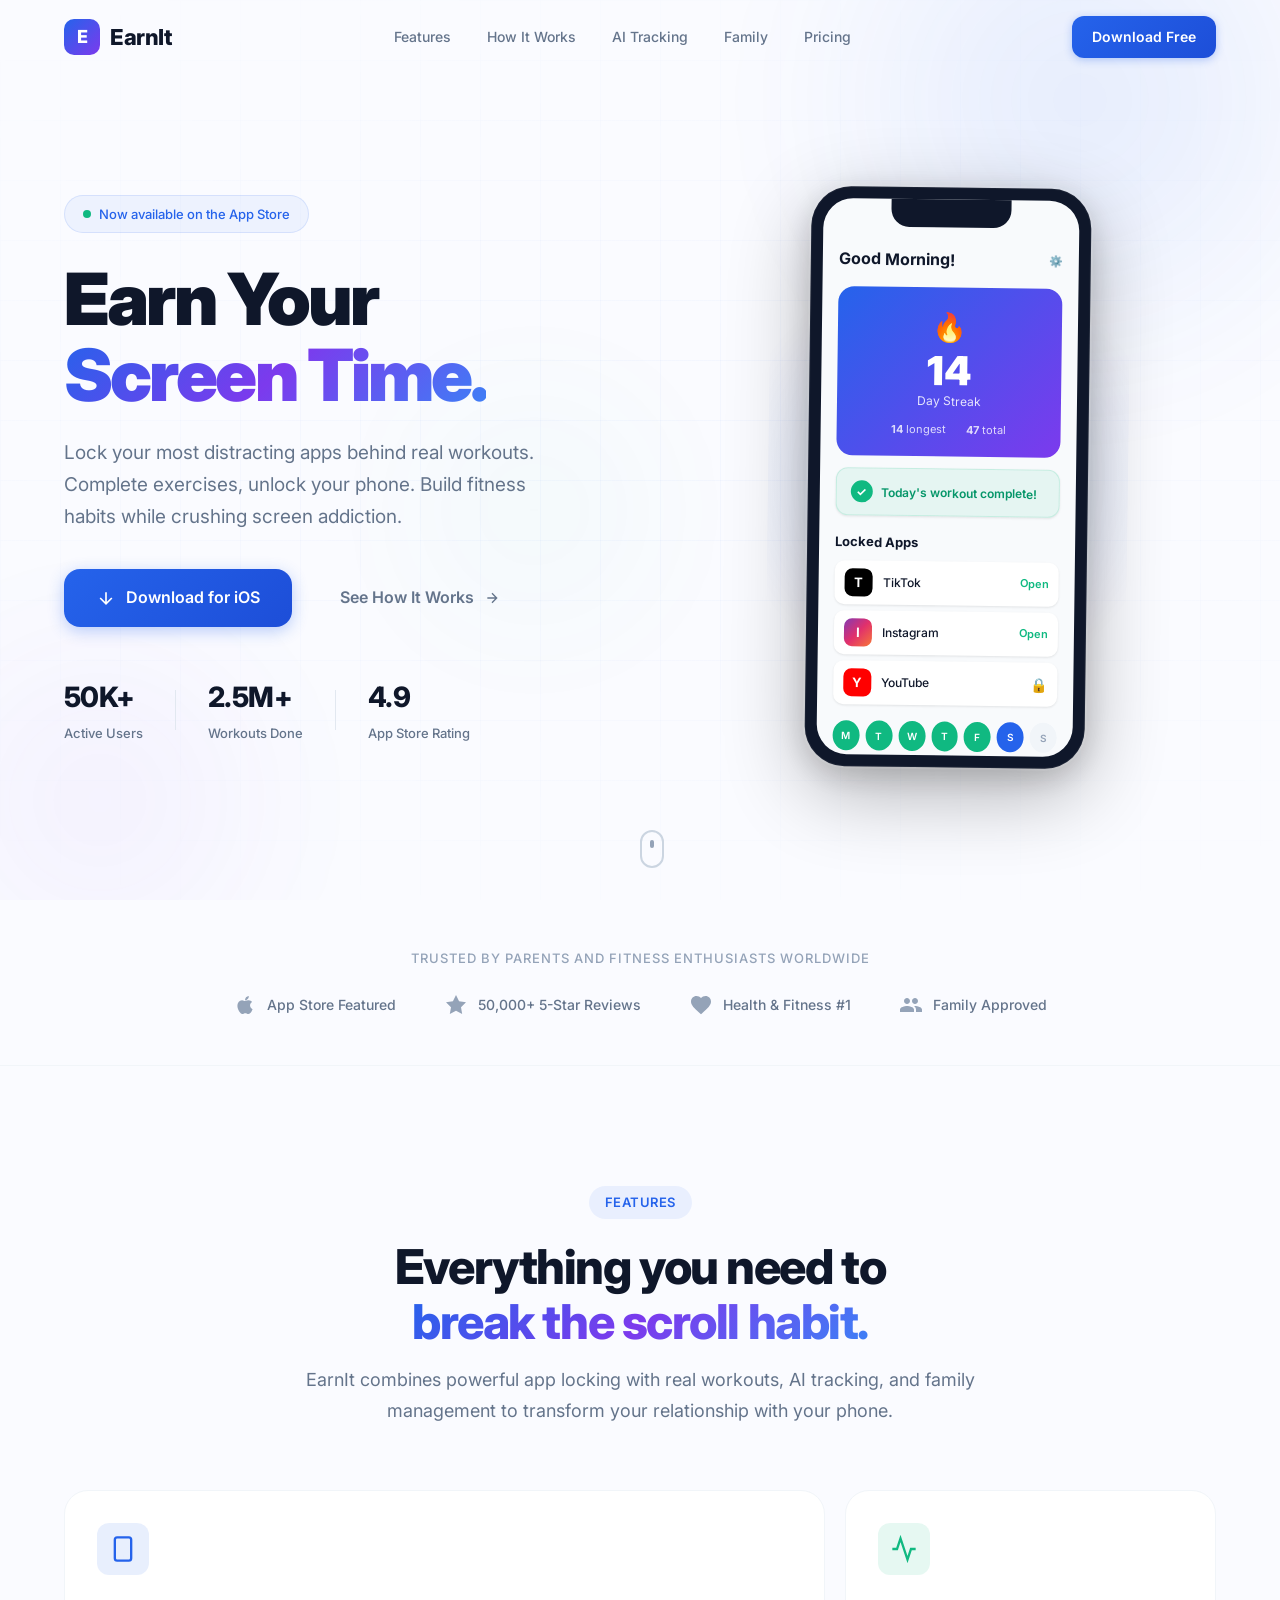
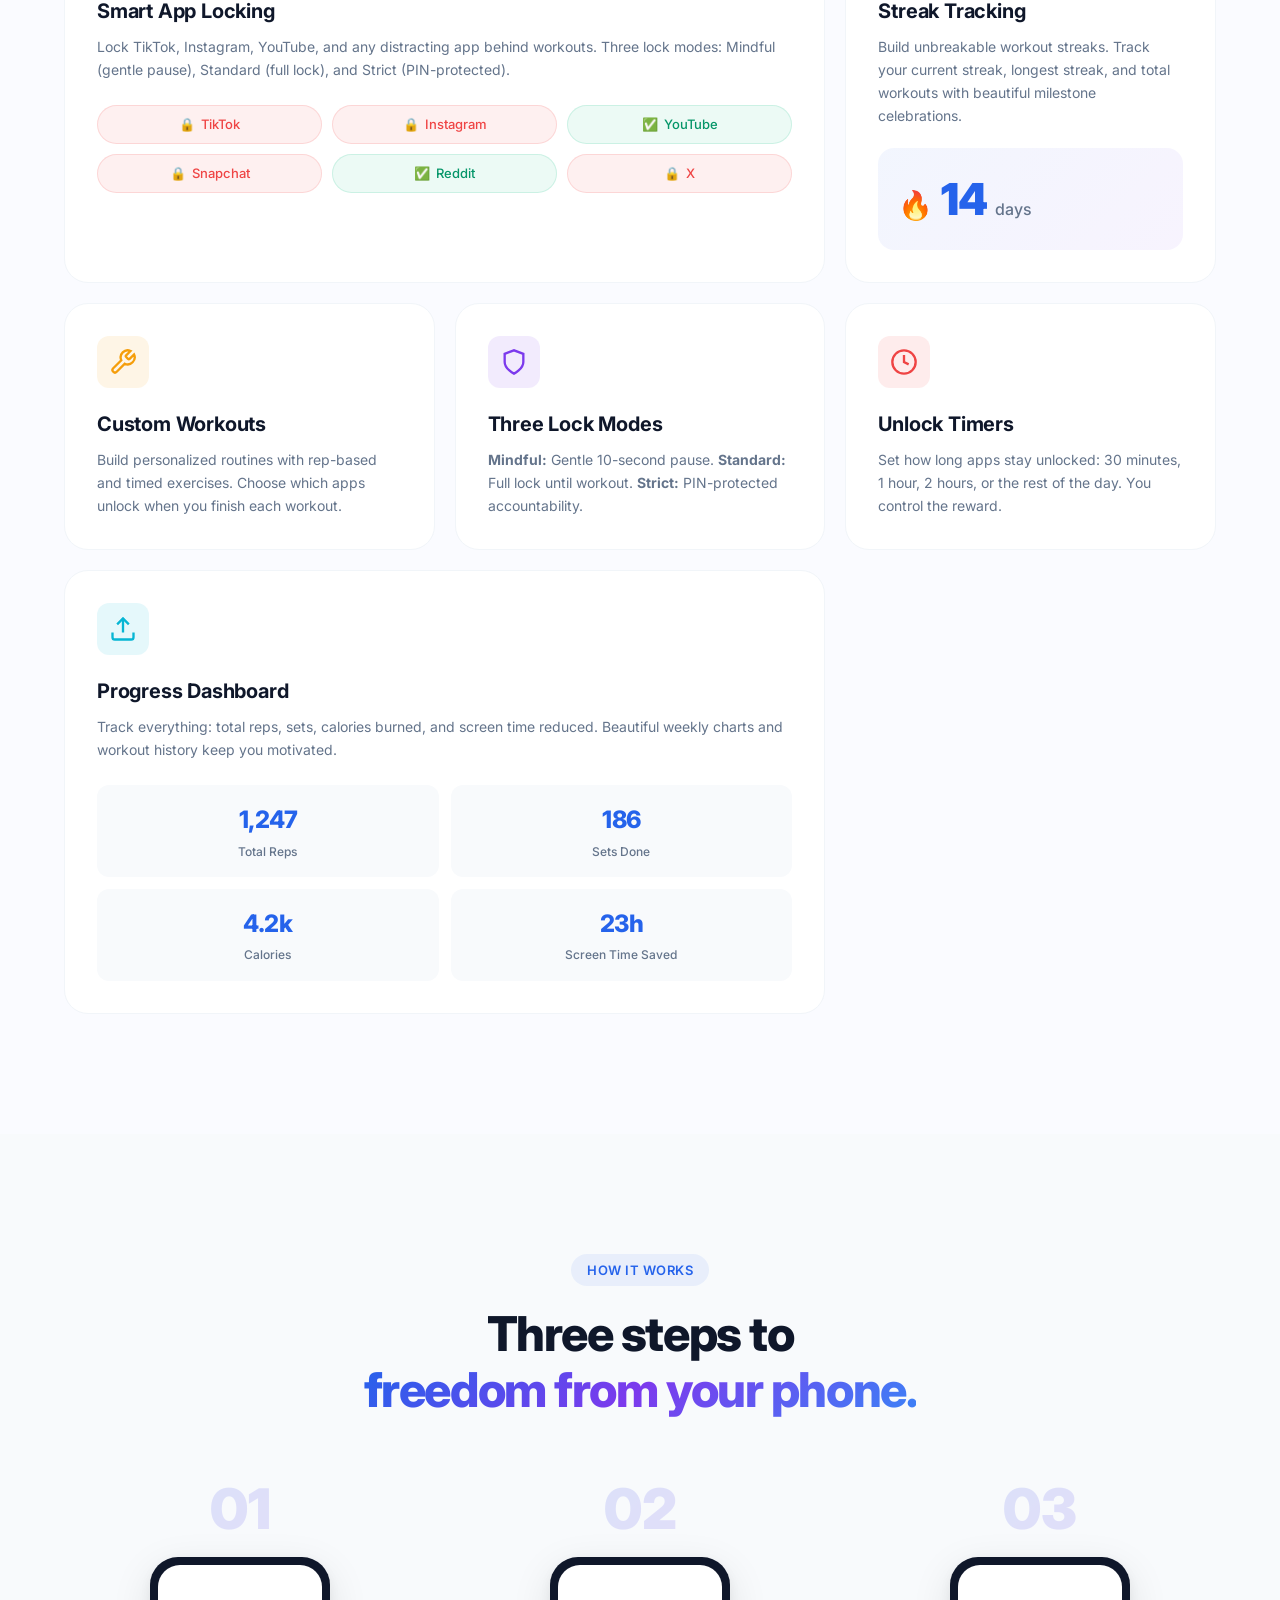
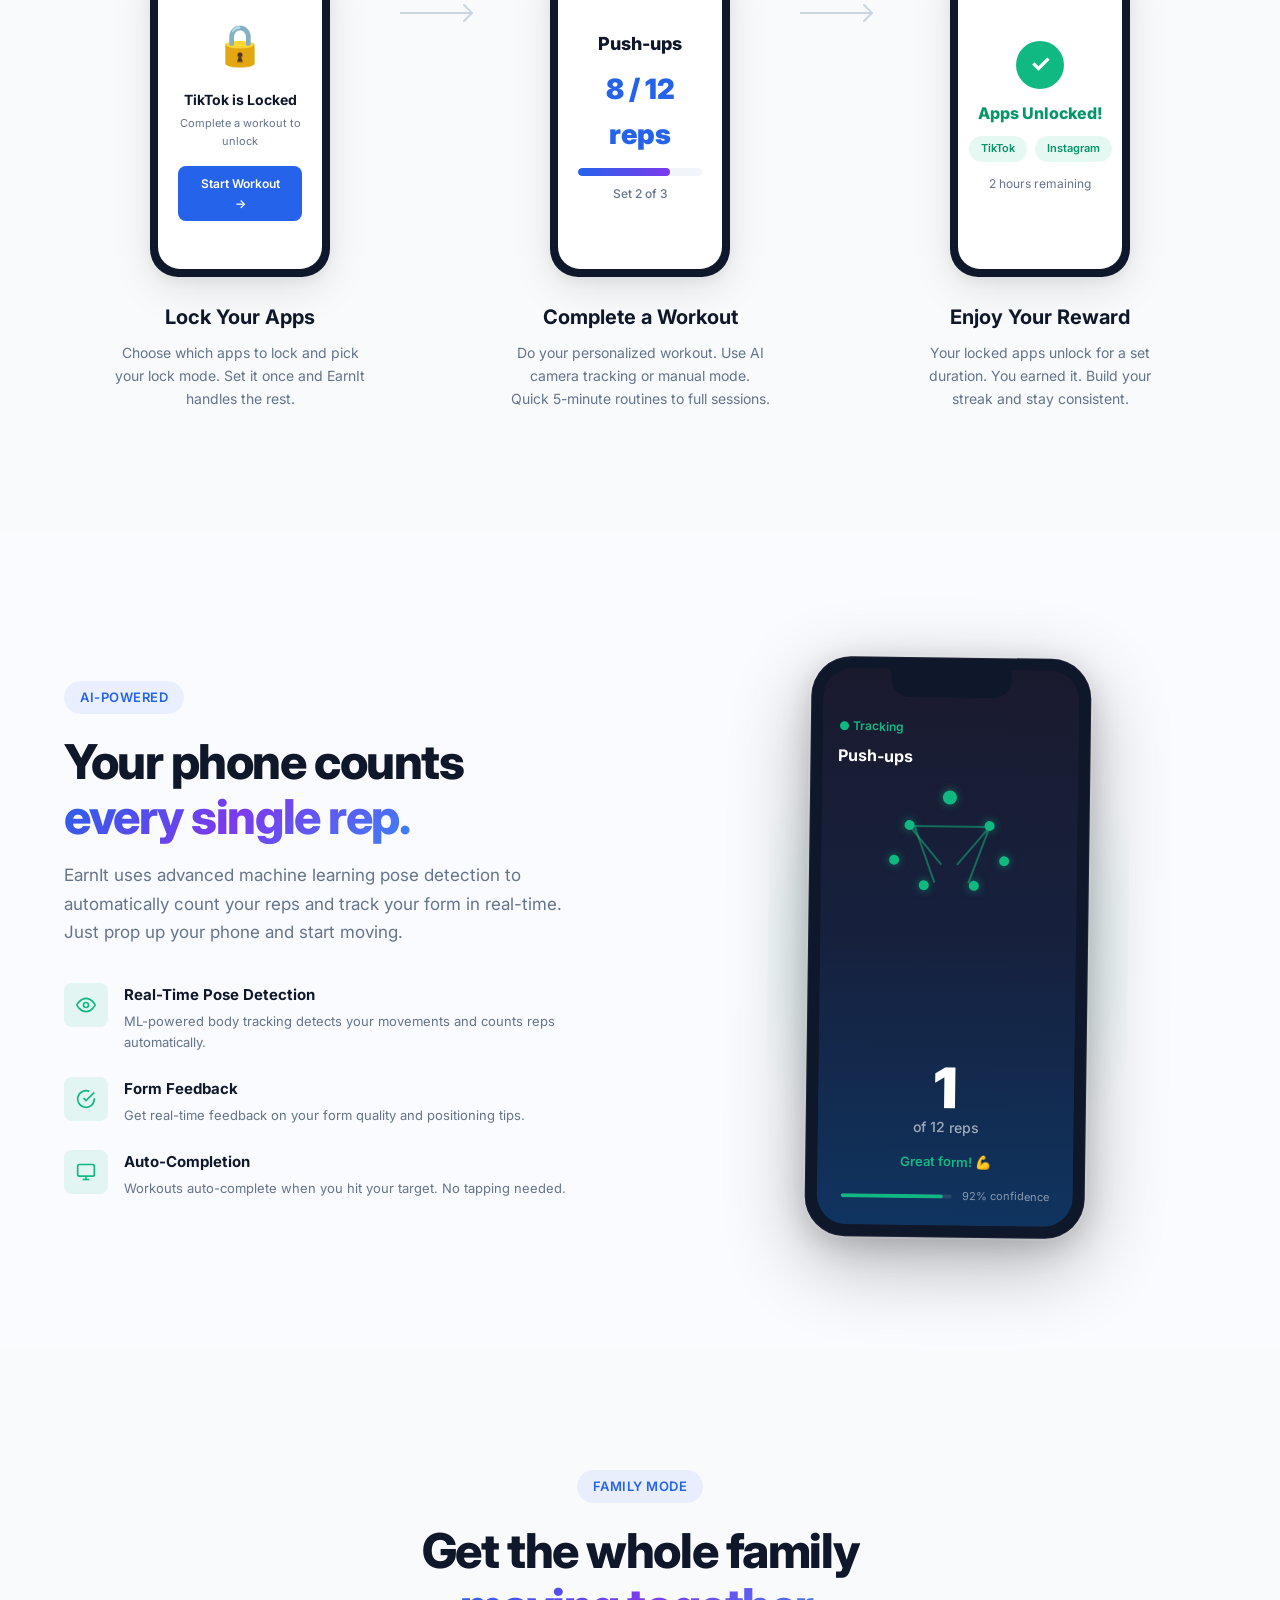
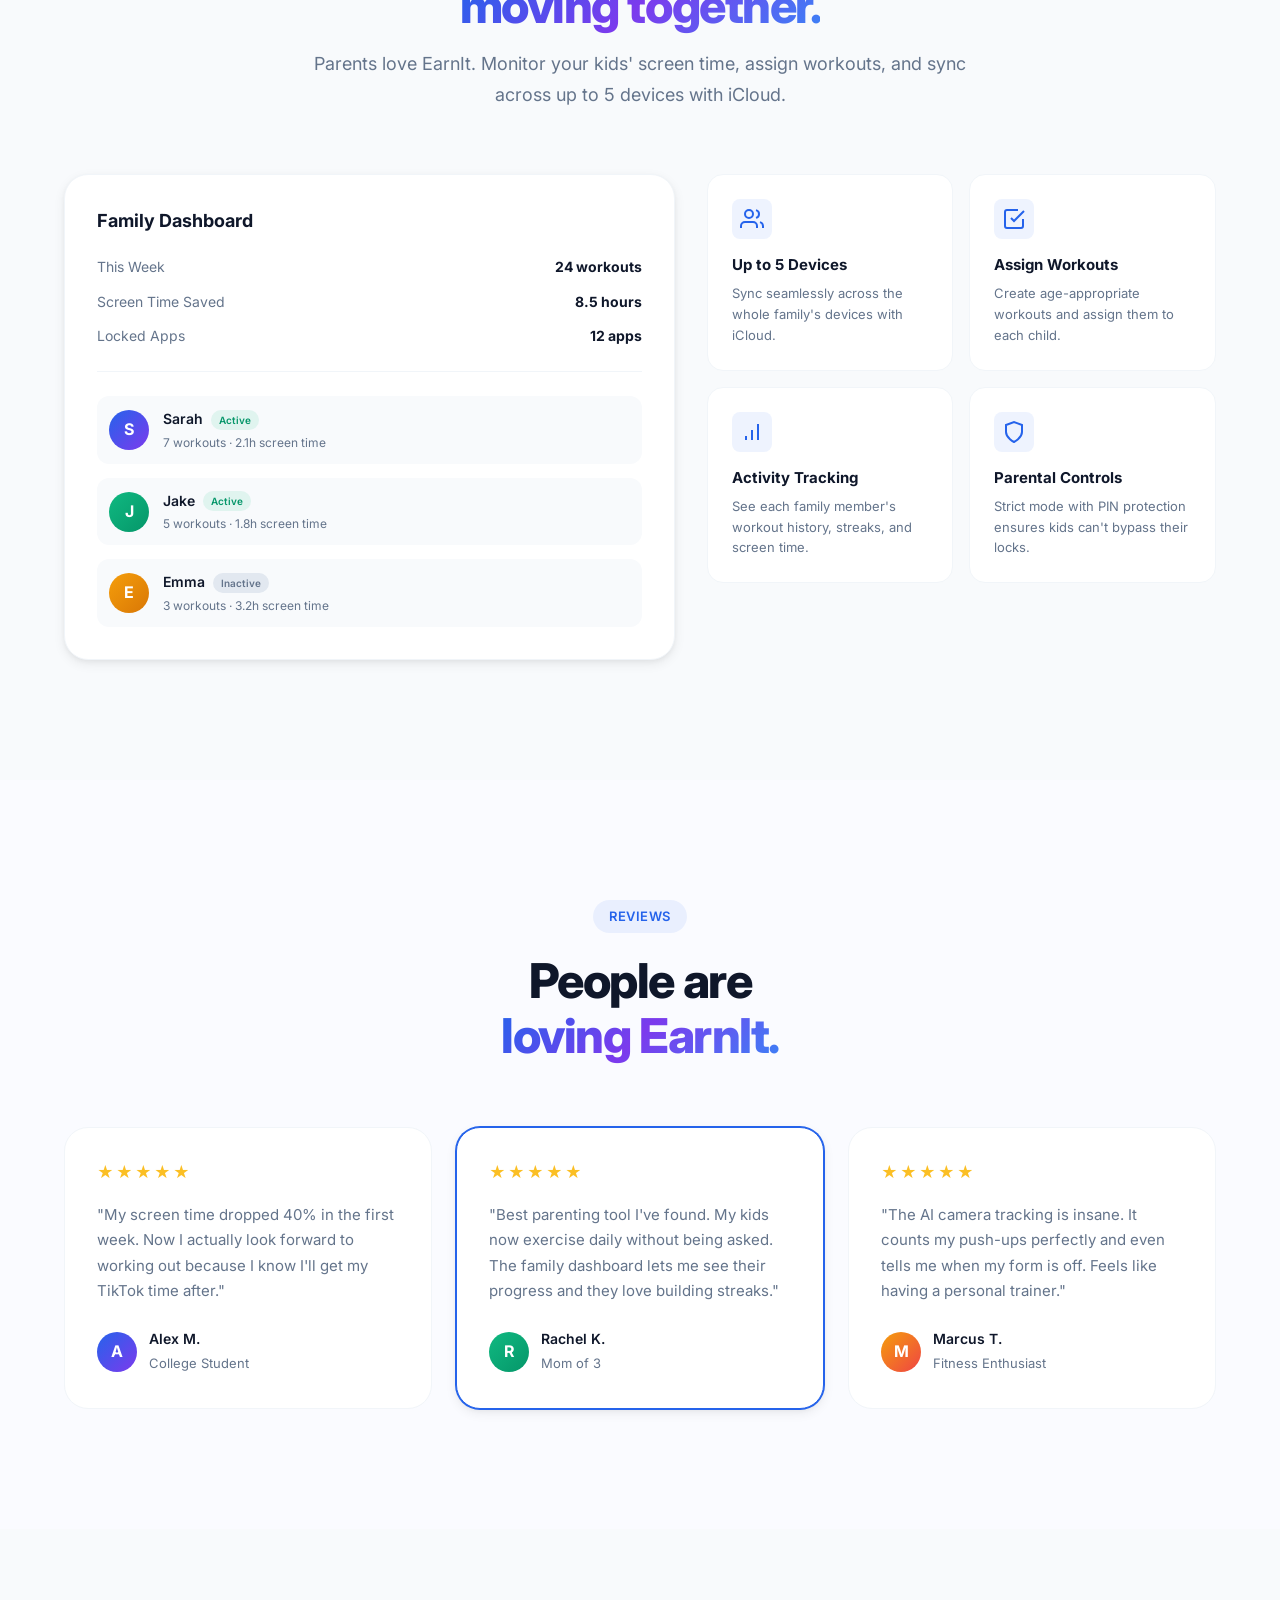
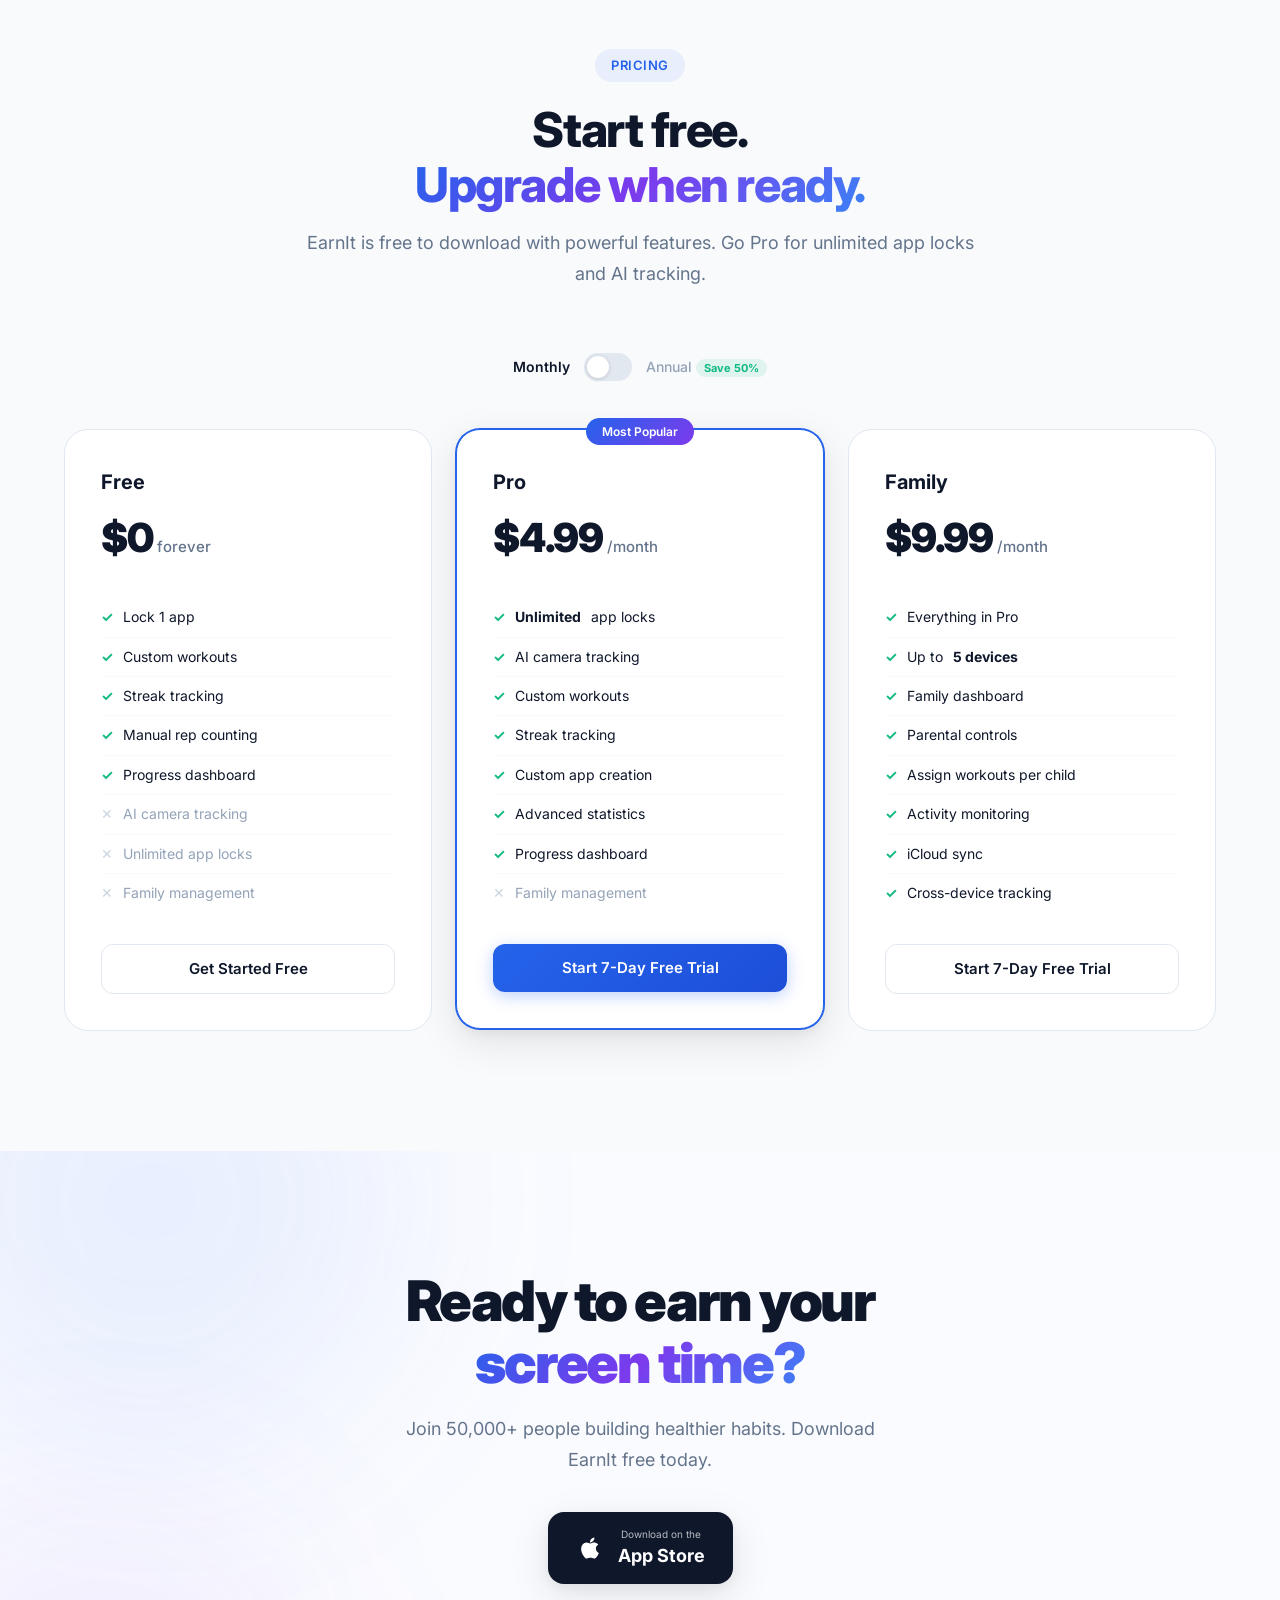
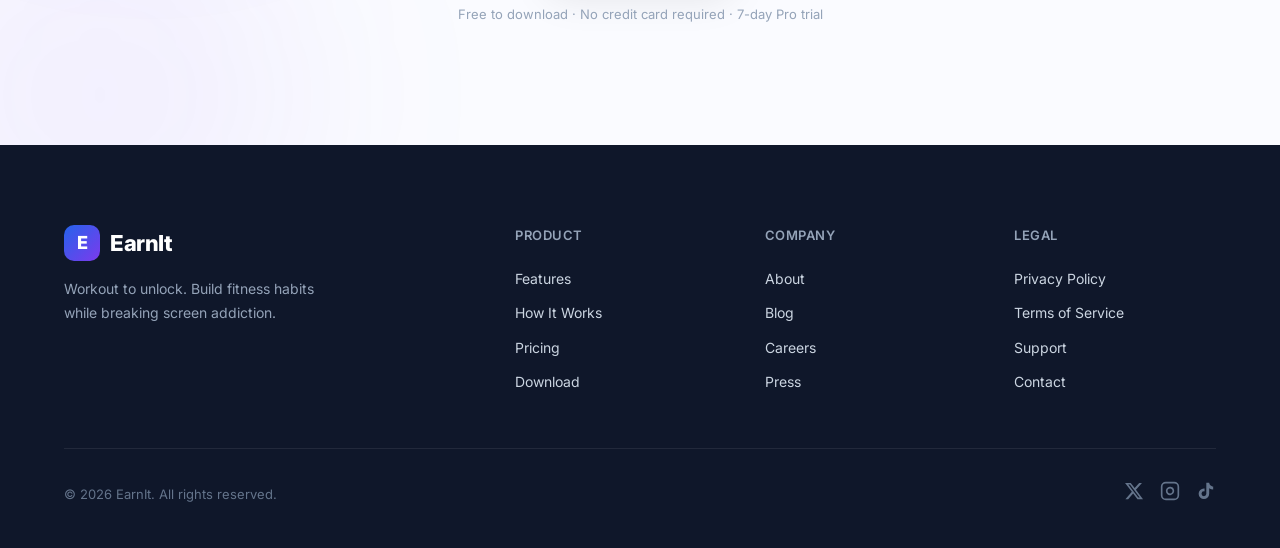
==== index.html @ fa1dca3d "Add EarnIt website with premium landing page UI Complete responsive website featuring hero section w" ====
<!DOCTYPE html>
<html lang="en">
<head>
    <meta charset="UTF-8">
    <meta name="viewport" content="width=device-width, initial-scale=1.0">
    <title>EarnIt - Workout to Unlock Your Screen Time</title>
    <meta name="description" content="EarnIt transforms screen time into fitness motivation. Complete workouts to unlock your favorite apps. AI-powered pose detection, family management, and streak tracking.">
    <link rel="preconnect" href="https://fonts.googleapis.com">
    <link rel="preconnect" href="https://fonts.gstatic.com" crossorigin>
    <link href="https://fonts.googleapis.com/css2?family=Inter:wght@300;400;500;600;700;800;900&display=swap" rel="stylesheet">
    <link rel="stylesheet" href="styles.css">
    <link rel="icon" type="image/svg+xml" href="data:image/svg+xml,<svg xmlns='http://www.w3.org/2000/svg' viewBox='0 0 100 100'><text y='.9em' font-size='90'>💪</text></svg>">
</head>
<body>
    <!-- Navigation -->
    <nav class="nav" id="nav">
        <div class="container nav-container">
            <a href="#" class="nav-logo">
                <div class="logo-icon">E</div>
                <span>EarnIt</span>
            </a>
            <div class="nav-links" id="navLinks">
                <a href="#features">Features</a>
                <a href="#how-it-works">How It Works</a>
                <a href="#ai-tracking">AI Tracking</a>
                <a href="#family">Family</a>
                <a href="#pricing">Pricing</a>
            </div>
            <a href="#download" class="nav-cta">Download Free</a>
            <button class="nav-toggle" id="navToggle" aria-label="Toggle menu">
                <span></span>
                <span></span>
                <span></span>
            </button>
        </div>
    </nav>

    <!-- Hero Section -->
    <section class="hero">
        <div class="hero-bg-effects">
            <div class="hero-gradient-orb orb-1"></div>
            <div class="hero-gradient-orb orb-2"></div>
            <div class="hero-gradient-orb orb-3"></div>
            <div class="hero-grid"></div>
        </div>
        <div class="container hero-container">
            <div class="hero-content">
                <div class="hero-badge">
                    <span class="badge-dot"></span>
                    Now available on the App Store
                </div>
                <h1 class="hero-title">
                    Earn Your
                    <span class="gradient-text">Screen Time.</span>
                </h1>
                <p class="hero-subtitle">
                    Lock your most distracting apps behind real workouts. Complete exercises, unlock your phone. Build fitness habits while crushing screen addiction.
                </p>
                <div class="hero-actions">
                    <a href="#download" class="btn btn-primary btn-lg">
                        <svg width="20" height="20" viewBox="0 0 24 24" fill="none" stroke="currentColor" stroke-width="2"><path d="M12 5v14M5 12l7 7 7-7"/></svg>
                        Download for iOS
                    </a>
                    <a href="#how-it-works" class="btn btn-ghost btn-lg">
                        See How It Works
                        <svg width="16" height="16" viewBox="0 0 24 24" fill="none" stroke="currentColor" stroke-width="2"><path d="M5 12h14M12 5l7 7-7 7"/></svg>
                    </a>
                </div>
                <div class="hero-stats">
                    <div class="hero-stat">
                        <span class="hero-stat-number" data-count="50000">0</span>
                        <span class="hero-stat-label">Active Users</span>
                    </div>
                    <div class="hero-stat-divider"></div>
                    <div class="hero-stat">
                        <span class="hero-stat-number" data-count="2500000">0</span>
                        <span class="hero-stat-label">Workouts Done</span>
                    </div>
                    <div class="hero-stat-divider"></div>
                    <div class="hero-stat">
                        <span class="hero-stat-number">4.9</span>
                        <span class="hero-stat-label">App Store Rating</span>
                    </div>
                </div>
            </div>
            <div class="hero-visual">
                <div class="phone-mockup">
                    <div class="phone-frame">
                        <div class="phone-notch"></div>
                        <div class="phone-screen">
                            <!-- Dashboard Screen -->
                            <div class="screen-content">
                                <div class="screen-header">
                                    <span class="screen-greeting">Good Morning!</span>
                                    <span class="screen-icon">⚙️</span>
                                </div>
                                <div class="screen-streak-card">
                                    <div class="screen-streak-flame">🔥</div>
                                    <div class="screen-streak-number">14</div>
                                    <div class="screen-streak-label">Day Streak</div>
                                    <div class="screen-streak-stats">
                                        <div><strong>14</strong> longest</div>
                                        <div><strong>47</strong> total</div>
                                    </div>
                                </div>
                                <div class="screen-status-card done">
                                    <span class="screen-check">✓</span>
                                    <span>Today's workout complete!</span>
                                </div>
                                <div class="screen-section-title">Locked Apps</div>
                                <div class="screen-apps">
                                    <div class="screen-app unlocked">
                                        <div class="screen-app-icon tiktok">T</div>
                                        <span>TikTok</span>
                                        <span class="screen-app-status open">Open</span>
                                    </div>
                                    <div class="screen-app unlocked">
                                        <div class="screen-app-icon instagram">I</div>
                                        <span>Instagram</span>
                                        <span class="screen-app-status open">Open</span>
                                    </div>
                                    <div class="screen-app locked">
                                        <div class="screen-app-icon youtube">Y</div>
                                        <span>YouTube</span>
                                        <span class="screen-app-status lock">🔒</span>
                                    </div>
                                </div>
                                <div class="screen-week">
                                    <div class="screen-day done">M</div>
                                    <div class="screen-day done">T</div>
                                    <div class="screen-day done">W</div>
                                    <div class="screen-day done">T</div>
                                    <div class="screen-day done">F</div>
                                    <div class="screen-day current">S</div>
                                    <div class="screen-day">S</div>
                                </div>
                            </div>
                        </div>
                    </div>
                    <div class="phone-glow"></div>
                </div>
            </div>
        </div>
        <div class="hero-scroll-indicator">
            <div class="scroll-arrow"></div>
        </div>
    </section>

    <!-- Logos / Social Proof -->
    <section class="social-proof">
        <div class="container">
            <p class="social-proof-text">Trusted by parents and fitness enthusiasts worldwide</p>
            <div class="social-proof-items">
                <div class="proof-item">
                    <svg width="24" height="24" viewBox="0 0 24 24" fill="currentColor"><path d="M17.05 20.28c-.98.95-2.05.8-3.08.35-1.09-.46-2.09-.48-3.24 0-1.44.62-2.2.44-3.06-.35C2.79 15.25 3.51 7.59 9.05 7.31c1.35.07 2.29.74 3.08.8 1.18-.24 2.31-.93 3.57-.84 1.51.12 2.65.72 3.4 1.8-3.12 1.87-2.38 5.98.48 7.13-.57 1.5-1.31 2.99-2.54 4.09zM12.03 7.25c-.15-2.23 1.66-4.07 3.74-4.25.29 2.58-2.34 4.5-3.74 4.25z"/></svg>
                    <span>App Store Featured</span>
                </div>
                <div class="proof-item">
                    <svg width="24" height="24" viewBox="0 0 24 24" fill="currentColor"><path d="M12 2l3.09 6.26L22 9.27l-5 4.87 1.18 6.88L12 17.77l-6.18 3.25L7 14.14 2 9.27l6.91-1.01L12 2z"/></svg>
                    <span>50,000+ 5-Star Reviews</span>
                </div>
                <div class="proof-item">
                    <svg width="24" height="24" viewBox="0 0 24 24" fill="currentColor"><path d="M12 21.35l-1.45-1.32C5.4 15.36 2 12.28 2 8.5 2 5.42 4.42 3 7.5 3c1.74 0 3.41.81 4.5 2.09C13.09 3.81 14.76 3 16.5 3 19.58 3 22 5.42 22 8.5c0 3.78-3.4 6.86-8.55 11.54L12 21.35z"/></svg>
                    <span>Health & Fitness #1</span>
                </div>
                <div class="proof-item">
                    <svg width="24" height="24" viewBox="0 0 24 24" fill="currentColor"><path d="M16 11c1.66 0 2.99-1.34 2.99-3S17.66 5 16 5c-1.66 0-3 1.34-3 3s1.34 3 3 3zm-8 0c1.66 0 2.99-1.34 2.99-3S9.66 5 8 5C6.34 5 5 6.34 5 8s1.34 3 3 3zm0 2c-2.33 0-7 1.17-7 3.5V19h14v-2.5c0-2.33-4.67-3.5-7-3.5zm8 0c-.29 0-.62.02-.97.05 1.16.84 1.97 1.97 1.97 3.45V19h6v-2.5c0-2.33-4.67-3.5-7-3.5z"/></svg>
                    <span>Family Approved</span>
                </div>
            </div>
        </div>
    </section>

    <!-- Features Section -->
    <section class="features" id="features">
        <div class="container">
            <div class="section-header">
                <span class="section-tag">Features</span>
                <h2 class="section-title">Everything you need to<br><span class="gradient-text">break the scroll habit.</span></h2>
                <p class="section-subtitle">EarnIt combines powerful app locking with real workouts, AI tracking, and family management to transform your relationship with your phone.</p>
            </div>

            <div class="features-grid">
                <div class="feature-card feature-card-large">
                    <div class="feature-card-icon blue">
                        <svg width="28" height="28" viewBox="0 0 24 24" fill="none" stroke="currentColor" stroke-width="2"><rect x="5" y="2" width="14" height="20" rx="2" ry="2"/><line x1="12" y1="18" x2="12.01" y2="18"/></svg>
                    </div>
                    <h3>Smart App Locking</h3>
                    <p>Lock TikTok, Instagram, YouTube, and any distracting app behind workouts. Three lock modes: Mindful (gentle pause), Standard (full lock), and Strict (PIN-protected).</p>
                    <div class="feature-visual app-lock-visual">
                        <div class="lock-demo">
                            <div class="lock-app-row">
                                <div class="lock-app-pill locked">
                                    <span>🔒</span> TikTok
                                </div>
                                <div class="lock-app-pill locked">
                                    <span>🔒</span> Instagram
                                </div>
                                <div class="lock-app-pill unlocked">
                                    <span>✅</span> YouTube
                                </div>
                            </div>
                            <div class="lock-app-row">
                                <div class="lock-app-pill locked">
                                    <span>🔒</span> Snapchat
                                </div>
                                <div class="lock-app-pill unlocked">
                                    <span>✅</span> Reddit
                                </div>
                                <div class="lock-app-pill locked">
                                    <span>🔒</span> X
                                </div>
                            </div>
                        </div>
                    </div>
                </div>

                <div class="feature-card">
                    <div class="feature-card-icon green">
                        <svg width="28" height="28" viewBox="0 0 24 24" fill="none" stroke="currentColor" stroke-width="2"><path d="M22 12h-4l-3 9L9 3l-3 9H2"/></svg>
                    </div>
                    <h3>Streak Tracking</h3>
                    <p>Build unbreakable workout streaks. Track your current streak, longest streak, and total workouts with beautiful milestone celebrations.</p>
                    <div class="feature-mini-visual">
                        <div class="streak-display">
                            <span class="streak-fire">🔥</span>
                            <span class="streak-num">14</span>
                            <span class="streak-text">days</span>
                        </div>
                    </div>
                </div>

                <div class="feature-card">
                    <div class="feature-card-icon orange">
                        <svg width="28" height="28" viewBox="0 0 24 24" fill="none" stroke="currentColor" stroke-width="2"><path d="M14.7 6.3a1 1 0 0 0 0 1.4l1.6 1.6a1 1 0 0 0 1.4 0l3.77-3.77a6 6 0 0 1-7.94 7.94l-6.91 6.91a2.12 2.12 0 0 1-3-3l6.91-6.91a6 6 0 0 1 7.94-7.94l-3.76 3.76z"/></svg>
                    </div>
                    <h3>Custom Workouts</h3>
                    <p>Build personalized routines with rep-based and timed exercises. Choose which apps unlock when you finish each workout.</p>
                </div>

                <div class="feature-card">
                    <div class="feature-card-icon purple">
                        <svg width="28" height="28" viewBox="0 0 24 24" fill="none" stroke="currentColor" stroke-width="2"><path d="M12 22s8-4 8-10V5l-8-3-8 3v7c0 6 8 10 8 10z"/></svg>
                    </div>
                    <h3>Three Lock Modes</h3>
                    <p><strong>Mindful:</strong> Gentle 10-second pause. <strong>Standard:</strong> Full lock until workout. <strong>Strict:</strong> PIN-protected accountability.</p>
                </div>

                <div class="feature-card">
                    <div class="feature-card-icon red">
                        <svg width="28" height="28" viewBox="0 0 24 24" fill="none" stroke="currentColor" stroke-width="2"><circle cx="12" cy="12" r="10"/><polyline points="12 6 12 12 16 14"/></svg>
                    </div>
                    <h3>Unlock Timers</h3>
                    <p>Set how long apps stay unlocked: 30 minutes, 1 hour, 2 hours, or the rest of the day. You control the reward.</p>
                </div>

                <div class="feature-card feature-card-large">
                    <div class="feature-card-icon teal">
                        <svg width="28" height="28" viewBox="0 0 24 24" fill="none" stroke="currentColor" stroke-width="2"><path d="M21 15v4a2 2 0 0 1-2 2H5a2 2 0 0 1-2-2v-4"/><polyline points="17 8 12 3 7 8"/><line x1="12" y1="3" x2="12" y2="15"/></svg>
                    </div>
                    <h3>Progress Dashboard</h3>
                    <p>Track everything: total reps, sets, calories burned, and screen time reduced. Beautiful weekly charts and workout history keep you motivated.</p>
                    <div class="feature-visual stats-visual">
                        <div class="stats-grid-demo">
                            <div class="stat-box">
                                <div class="stat-val">1,247</div>
                                <div class="stat-lbl">Total Reps</div>
                            </div>
                            <div class="stat-box">
                                <div class="stat-val">186</div>
                                <div class="stat-lbl">Sets Done</div>
                            </div>
                            <div class="stat-box">
                                <div class="stat-val">4.2k</div>
                                <div class="stat-lbl">Calories</div>
                            </div>
                            <div class="stat-box">
                                <div class="stat-val">23h</div>
                                <div class="stat-lbl">Screen Time Saved</div>
                            </div>
                        </div>
                    </div>
                </div>
            </div>
        </div>
    </section>

    <!-- How It Works -->
    <section class="how-it-works" id="how-it-works">
        <div class="container">
            <div class="section-header">
                <span class="section-tag">How It Works</span>
                <h2 class="section-title">Three steps to<br><span class="gradient-text">freedom from your phone.</span></h2>
            </div>
            <div class="steps">
                <div class="step">
                    <div class="step-number">01</div>
                    <div class="step-visual">
                        <div class="step-phone">
                            <div class="step-screen">
                                <div class="lock-screen-demo">
                                    <div class="lock-icon-big">🔒</div>
                                    <div class="lock-title">TikTok is Locked</div>
                                    <div class="lock-subtitle">Complete a workout to unlock</div>
                                    <div class="lock-btn">Start Workout →</div>
                                </div>
                            </div>
                        </div>
                    </div>
                    <h3>Lock Your Apps</h3>
                    <p>Choose which apps to lock and pick your lock mode. Set it once and EarnIt handles the rest.</p>
                </div>
                <div class="step-connector">
                    <svg width="80" height="24" viewBox="0 0 80 24"><path d="M0 12h72M64 4l8 8-8 8" fill="none" stroke="currentColor" stroke-width="2" stroke-linecap="round"/></svg>
                </div>
                <div class="step">
                    <div class="step-number">02</div>
                    <div class="step-visual">
                        <div class="step-phone">
                            <div class="step-screen">
                                <div class="workout-screen-demo">
                                    <div class="workout-exercise">Push-ups</div>
                                    <div class="workout-reps">8 / 12 reps</div>
                                    <div class="workout-progress-bar">
                                        <div class="workout-progress-fill" style="width: 66%"></div>
                                    </div>
                                    <div class="workout-set-info">Set 2 of 3</div>
                                </div>
                            </div>
                        </div>
                    </div>
                    <h3>Complete a Workout</h3>
                    <p>Do your personalized workout. Use AI camera tracking or manual mode. Quick 5-minute routines to full sessions.</p>
                </div>
                <div class="step-connector">
                    <svg width="80" height="24" viewBox="0 0 80 24"><path d="M0 12h72M64 4l8 8-8 8" fill="none" stroke="currentColor" stroke-width="2" stroke-linecap="round"/></svg>
                </div>
                <div class="step">
                    <div class="step-number">03</div>
                    <div class="step-visual">
                        <div class="step-phone">
                            <div class="step-screen">
                                <div class="unlock-screen-demo">
                                    <div class="unlock-check">✓</div>
                                    <div class="unlock-title">Apps Unlocked!</div>
                                    <div class="unlock-apps">
                                        <span>TikTok</span>
                                        <span>Instagram</span>
                                    </div>
                                    <div class="unlock-timer">2 hours remaining</div>
                                </div>
                            </div>
                        </div>
                    </div>
                    <h3>Enjoy Your Reward</h3>
                    <p>Your locked apps unlock for a set duration. You earned it. Build your streak and stay consistent.</p>
                </div>
            </div>
        </div>
    </section>

    <!-- AI Camera Section -->
    <section class="ai-section" id="ai-tracking">
        <div class="container">
            <div class="ai-grid">
                <div class="ai-content">
                    <span class="section-tag">AI-Powered</span>
                    <h2 class="section-title">Your phone counts<br><span class="gradient-text">every single rep.</span></h2>
                    <p class="ai-description">
                        EarnIt uses advanced machine learning pose detection to automatically count your reps and track your form in real-time. Just prop up your phone and start moving.
                    </p>
                    <div class="ai-features">
                        <div class="ai-feature">
                            <div class="ai-feature-icon">
                                <svg width="20" height="20" viewBox="0 0 24 24" fill="none" stroke="currentColor" stroke-width="2"><path d="M1 12s4-8 11-8 11 8 11 8-4 8-11 8-11-8-11-8z"/><circle cx="12" cy="12" r="3"/></svg>
                            </div>
                            <div>
                                <h4>Real-Time Pose Detection</h4>
                                <p>ML-powered body tracking detects your movements and counts reps automatically.</p>
                            </div>
                        </div>
                        <div class="ai-feature">
                            <div class="ai-feature-icon">
                                <svg width="20" height="20" viewBox="0 0 24 24" fill="none" stroke="currentColor" stroke-width="2"><path d="M22 11.08V12a10 10 0 1 1-5.93-9.14"/><polyline points="22 4 12 14.01 9 11.01"/></svg>
                            </div>
                            <div>
                                <h4>Form Feedback</h4>
                                <p>Get real-time feedback on your form quality and positioning tips.</p>
                            </div>
                        </div>
                        <div class="ai-feature">
                            <div class="ai-feature-icon">
                                <svg width="20" height="20" viewBox="0 0 24 24" fill="none" stroke="currentColor" stroke-width="2"><rect x="2" y="3" width="20" height="14" rx="2" ry="2"/><line x1="8" y1="21" x2="16" y2="21"/><line x1="12" y1="17" x2="12" y2="21"/></svg>
                            </div>
                            <div>
                                <h4>Auto-Completion</h4>
                                <p>Workouts auto-complete when you hit your target. No tapping needed.</p>
                            </div>
                        </div>
                    </div>
                </div>
                <div class="ai-visual">
                    <div class="ai-phone">
                        <div class="phone-frame">
                            <div class="phone-notch"></div>
                            <div class="phone-screen ai-screen">
                                <div class="camera-demo">
                                    <div class="camera-bg"></div>
                                    <div class="camera-overlay">
                                        <div class="camera-status tracking">● Tracking</div>
                                        <div class="camera-exercise">Push-ups</div>
                                        <div class="pose-skeleton">
                                            <div class="pose-joint head"></div>
                                            <div class="pose-joint shoulder-l"></div>
                                            <div class="pose-joint shoulder-r"></div>
                                            <div class="pose-joint elbow-l"></div>
                                            <div class="pose-joint elbow-r"></div>
                                            <div class="pose-joint hip-l"></div>
                                            <div class="pose-joint hip-r"></div>
                                            <div class="pose-bone bone-1"></div>
                                            <div class="pose-bone bone-2"></div>
                                            <div class="pose-bone bone-3"></div>
                                            <div class="pose-bone bone-4"></div>
                                            <div class="pose-bone bone-5"></div>
                                        </div>
                                        <div class="camera-counter">
                                            <div class="counter-number">8</div>
                                            <div class="counter-label">of 12 reps</div>
                                        </div>
                                        <div class="camera-form">Great form! 💪</div>
                                        <div class="camera-confidence">
                                            <div class="confidence-bar">
                                                <div class="confidence-fill" style="width: 92%"></div>
                                            </div>
                                            <span>92% confidence</span>
                                        </div>
                                    </div>
                                </div>
                            </div>
                        </div>
                        <div class="phone-glow green-glow"></div>
                    </div>
                </div>
            </div>
        </div>
    </section>

    <!-- Family Section -->
    <section class="family-section" id="family">
        <div class="container">
            <div class="section-header">
                <span class="section-tag">Family Mode</span>
                <h2 class="section-title">Get the whole family<br><span class="gradient-text">moving together.</span></h2>
                <p class="section-subtitle">Parents love EarnIt. Monitor your kids' screen time, assign workouts, and sync across up to 5 devices with iCloud.</p>
            </div>
            <div class="family-grid">
                <div class="family-card">
                    <div class="family-card-header">
                        <h3>Family Dashboard</h3>
                    </div>
                    <div class="family-demo">
                        <div class="family-overview">
                            <div class="family-stat-row">
                                <span>This Week</span>
                                <strong>24 workouts</strong>
                            </div>
                            <div class="family-stat-row">
                                <span>Screen Time Saved</span>
                                <strong>8.5 hours</strong>
                            </div>
                            <div class="family-stat-row">
                                <span>Locked Apps</span>
                                <strong>12 apps</strong>
                            </div>
                        </div>
                        <div class="family-members-demo">
                            <div class="family-member">
                                <div class="member-avatar" style="background: linear-gradient(135deg, #2563EB, #7C3AED)">S</div>
                                <div class="member-info">
                                    <div class="member-name">Sarah <span class="member-badge active">Active</span></div>
                                    <div class="member-stats">7 workouts  ·  2.1h screen time</div>
                                </div>
                            </div>
                            <div class="family-member">
                                <div class="member-avatar" style="background: linear-gradient(135deg, #10B981, #059669)">J</div>
                                <div class="member-info">
                                    <div class="member-name">Jake <span class="member-badge active">Active</span></div>
                                    <div class="member-stats">5 workouts  ·  1.8h screen time</div>
                                </div>
                            </div>
                            <div class="family-member">
                                <div class="member-avatar" style="background: linear-gradient(135deg, #F59E0B, #D97706)">E</div>
                                <div class="member-info">
                                    <div class="member-name">Emma <span class="member-badge">Inactive</span></div>
                                    <div class="member-stats">3 workouts  ·  3.2h screen time</div>
                                </div>
                            </div>
                        </div>
                    </div>
                </div>
                <div class="family-features">
                    <div class="family-feature-card">
                        <div class="ff-icon">
                            <svg width="24" height="24" viewBox="0 0 24 24" fill="none" stroke="currentColor" stroke-width="2"><path d="M17 21v-2a4 4 0 0 0-4-4H5a4 4 0 0 0-4 4v2"/><circle cx="9" cy="7" r="4"/><path d="M23 21v-2a4 4 0 0 0-3-3.87"/><path d="M16 3.13a4 4 0 0 1 0 7.75"/></svg>
                        </div>
                        <h4>Up to 5 Devices</h4>
                        <p>Sync seamlessly across the whole family's devices with iCloud.</p>
                    </div>
                    <div class="family-feature-card">
                        <div class="ff-icon">
                            <svg width="24" height="24" viewBox="0 0 24 24" fill="none" stroke="currentColor" stroke-width="2"><path d="M9 11l3 3L22 4"/><path d="M21 12v7a2 2 0 0 1-2 2H5a2 2 0 0 1-2-2V5a2 2 0 0 1 2-2h11"/></svg>
                        </div>
                        <h4>Assign Workouts</h4>
                        <p>Create age-appropriate workouts and assign them to each child.</p>
                    </div>
                    <div class="family-feature-card">
                        <div class="ff-icon">
                            <svg width="24" height="24" viewBox="0 0 24 24" fill="none" stroke="currentColor" stroke-width="2"><path d="M12 20V10"/><path d="M18 20V4"/><path d="M6 20v-4"/></svg>
                        </div>
                        <h4>Activity Tracking</h4>
                        <p>See each family member's workout history, streaks, and screen time.</p>
                    </div>
                    <div class="family-feature-card">
                        <div class="ff-icon">
                            <svg width="24" height="24" viewBox="0 0 24 24" fill="none" stroke="currentColor" stroke-width="2"><path d="M12 22s8-4 8-10V5l-8-3-8 3v7c0 6 8 10 8 10z"/></svg>
                        </div>
                        <h4>Parental Controls</h4>
                        <p>Strict mode with PIN protection ensures kids can't bypass their locks.</p>
                    </div>
                </div>
            </div>
        </div>
    </section>

    <!-- Testimonials -->
    <section class="testimonials">
        <div class="container">
            <div class="section-header">
                <span class="section-tag">Reviews</span>
                <h2 class="section-title">People are<br><span class="gradient-text">loving EarnIt.</span></h2>
            </div>
            <div class="testimonial-grid">
                <div class="testimonial-card">
                    <div class="testimonial-stars">★★★★★</div>
                    <p>"My screen time dropped 40% in the first week. Now I actually look forward to working out because I know I'll get my TikTok time after."</p>
                    <div class="testimonial-author">
                        <div class="author-avatar" style="background: linear-gradient(135deg, #2563EB, #7C3AED)">A</div>
                        <div>
                            <strong>Alex M.</strong>
                            <span>College Student</span>
                        </div>
                    </div>
                </div>
                <div class="testimonial-card featured">
                    <div class="testimonial-stars">★★★★★</div>
                    <p>"Best parenting tool I've found. My kids now exercise daily without being asked. The family dashboard lets me see their progress and they love building streaks."</p>
                    <div class="testimonial-author">
                        <div class="author-avatar" style="background: linear-gradient(135deg, #10B981, #059669)">R</div>
                        <div>
                            <strong>Rachel K.</strong>
                            <span>Mom of 3</span>
                        </div>
                    </div>
                </div>
                <div class="testimonial-card">
                    <div class="testimonial-stars">★★★★★</div>
                    <p>"The AI camera tracking is insane. It counts my push-ups perfectly and even tells me when my form is off. Feels like having a personal trainer."</p>
                    <div class="testimonial-author">
                        <div class="author-avatar" style="background: linear-gradient(135deg, #F59E0B, #EF4444)">M</div>
                        <div>
                            <strong>Marcus T.</strong>
                            <span>Fitness Enthusiast</span>
                        </div>
                    </div>
                </div>
            </div>
        </div>
    </section>

    <!-- Pricing Section -->
    <section class="pricing" id="pricing">
        <div class="container">
            <div class="section-header">
                <span class="section-tag">Pricing</span>
                <h2 class="section-title">Start free.<br><span class="gradient-text">Upgrade when ready.</span></h2>
                <p class="section-subtitle">EarnIt is free to download with powerful features. Go Pro for unlimited app locks and AI tracking.</p>
            </div>
            <div class="pricing-toggle">
                <span class="toggle-label active" id="monthlyLabel">Monthly</span>
                <button class="toggle-switch" id="pricingToggle" aria-label="Toggle annual pricing">
                    <div class="toggle-knob"></div>
                </button>
                <span class="toggle-label" id="annualLabel">Annual <span class="save-badge">Save 50%</span></span>
            </div>
            <div class="pricing-grid">
                <div class="pricing-card">
                    <div class="pricing-card-header">
                        <h3>Free</h3>
                        <div class="pricing-price">
                            <span class="price-amount">$0</span>
                            <span class="price-period">forever</span>
                        </div>
                    </div>
                    <ul class="pricing-features">
                        <li><span class="check">✓</span> Lock 1 app</li>
                        <li><span class="check">✓</span> Custom workouts</li>
                        <li><span class="check">✓</span> Streak tracking</li>
                        <li><span class="check">✓</span> Manual rep counting</li>
                        <li><span class="check">✓</span> Progress dashboard</li>
                        <li class="disabled"><span class="x">✕</span> AI camera tracking</li>
                        <li class="disabled"><span class="x">✕</span> Unlimited app locks</li>
                        <li class="disabled"><span class="x">✕</span> Family management</li>
                    </ul>
                    <a href="#download" class="btn btn-secondary btn-full">Get Started Free</a>
                </div>
                <div class="pricing-card popular">
                    <div class="popular-badge">Most Popular</div>
                    <div class="pricing-card-header">
                        <h3>Pro</h3>
                        <div class="pricing-price">
                            <span class="price-amount" data-monthly="$4.99" data-annual="$29.99">$4.99</span>
                            <span class="price-period" data-monthly="/month" data-annual="/year">/month</span>
                        </div>
                    </div>
                    <ul class="pricing-features">
                        <li><span class="check">✓</span> <strong>Unlimited</strong> app locks</li>
                        <li><span class="check">✓</span> AI camera tracking</li>
                        <li><span class="check">✓</span> Custom workouts</li>
                        <li><span class="check">✓</span> Streak tracking</li>
                        <li><span class="check">✓</span> Custom app creation</li>
                        <li><span class="check">✓</span> Advanced statistics</li>
                        <li><span class="check">✓</span> Progress dashboard</li>
                        <li class="disabled"><span class="x">✕</span> Family management</li>
                    </ul>
                    <a href="#download" class="btn btn-primary btn-full">Start 7-Day Free Trial</a>
                </div>
                <div class="pricing-card">
                    <div class="pricing-card-header">
                        <h3>Family</h3>
                        <div class="pricing-price">
                            <span class="price-amount" data-monthly="$9.99" data-annual="$59.99">$9.99</span>
                            <span class="price-period" data-monthly="/month" data-annual="/year">/month</span>
                        </div>
                    </div>
                    <ul class="pricing-features">
                        <li><span class="check">✓</span> Everything in Pro</li>
                        <li><span class="check">✓</span> Up to <strong>5 devices</strong></li>
                        <li><span class="check">✓</span> Family dashboard</li>
                        <li><span class="check">✓</span> Parental controls</li>
                        <li><span class="check">✓</span> Assign workouts per child</li>
                        <li><span class="check">✓</span> Activity monitoring</li>
                        <li><span class="check">✓</span> iCloud sync</li>
                        <li><span class="check">✓</span> Cross-device tracking</li>
                    </ul>
                    <a href="#download" class="btn btn-secondary btn-full">Start 7-Day Free Trial</a>
                </div>
            </div>
        </div>
    </section>

    <!-- Download CTA -->
    <section class="download-cta" id="download">
        <div class="download-bg-effects">
            <div class="download-orb orb-1"></div>
            <div class="download-orb orb-2"></div>
        </div>
        <div class="container">
            <div class="download-content">
                <h2 class="download-title">Ready to earn your<br><span class="gradient-text">screen time?</span></h2>
                <p class="download-subtitle">Join 50,000+ people building healthier habits. Download EarnIt free today.</p>
                <div class="download-actions">
                    <a href="#" class="app-store-btn">
                        <svg width="28" height="28" viewBox="0 0 24 24" fill="currentColor"><path d="M17.05 20.28c-.98.95-2.05.8-3.08.35-1.09-.46-2.09-.48-3.24 0-1.44.62-2.2.44-3.06-.35C2.79 15.25 3.51 7.59 9.05 7.31c1.35.07 2.29.74 3.08.8 1.18-.24 2.31-.93 3.57-.84 1.51.12 2.65.72 3.4 1.8-3.12 1.87-2.38 5.98.48 7.13-.57 1.5-1.31 2.99-2.54 4.09zM12.03 7.25c-.15-2.23 1.66-4.07 3.74-4.25.29 2.58-2.34 4.5-3.74 4.25z"/></svg>
                        <div>
                            <small>Download on the</small>
                            <strong>App Store</strong>
                        </div>
                    </a>
                </div>
                <p class="download-note">Free to download  ·  No credit card required  ·  7-day Pro trial</p>
            </div>
        </div>
    </section>

    <!-- Footer -->
    <footer class="footer">
        <div class="container">
            <div class="footer-grid">
                <div class="footer-brand">
                    <a href="#" class="nav-logo">
                        <div class="logo-icon">E</div>
                        <span>EarnIt</span>
                    </a>
                    <p>Workout to unlock. Build fitness habits while breaking screen addiction.</p>
                </div>
                <div class="footer-links">
                    <h4>Product</h4>
                    <a href="#features">Features</a>
                    <a href="#how-it-works">How It Works</a>
                    <a href="#pricing">Pricing</a>
                    <a href="#download">Download</a>
                </div>
                <div class="footer-links">
                    <h4>Company</h4>
                    <a href="#">About</a>
                    <a href="#">Blog</a>
                    <a href="#">Careers</a>
                    <a href="#">Press</a>
                </div>
                <div class="footer-links">
                    <h4>Legal</h4>
                    <a href="https://earnit.app/privacy">Privacy Policy</a>
                    <a href="https://earnit.app/terms">Terms of Service</a>
                    <a href="#">Support</a>
                    <a href="#">Contact</a>
                </div>
            </div>
            <div class="footer-bottom">
                <p>&copy; 2026 EarnIt. All rights reserved.</p>
                <div class="footer-social">
                    <a href="#" aria-label="Twitter">
                        <svg width="20" height="20" viewBox="0 0 24 24" fill="currentColor"><path d="M18.244 2.25h3.308l-7.227 8.26 8.502 11.24H16.17l-5.214-6.817L4.99 21.75H1.68l7.73-8.835L1.254 2.25H8.08l4.713 6.231zm-1.161 17.52h1.833L7.084 4.126H5.117z"/></svg>
                    </a>
                    <a href="#" aria-label="Instagram">
                        <svg width="20" height="20" viewBox="0 0 24 24" fill="none" stroke="currentColor" stroke-width="2"><rect x="2" y="2" width="20" height="20" rx="5" ry="5"/><path d="M16 11.37A4 4 0 1 1 12.63 8 4 4 0 0 1 16 11.37z"/><line x1="17.5" y1="6.5" x2="17.51" y2="6.5"/></svg>
                    </a>
                    <a href="#" aria-label="TikTok">
                        <svg width="20" height="20" viewBox="0 0 24 24" fill="currentColor"><path d="M19.59 6.69a4.83 4.83 0 0 1-3.77-4.25V2h-3.45v13.67a2.89 2.89 0 0 1-2.88 2.5 2.89 2.89 0 0 1-2.89-2.89 2.89 2.89 0 0 1 2.89-2.89c.28 0 .54.04.79.1V9.01a6.27 6.27 0 0 0-.79-.05 6.34 6.34 0 0 0-6.34 6.34 6.34 6.34 0 0 0 6.34 6.34 6.34 6.34 0 0 0 6.34-6.34V8.56a8.22 8.22 0 0 0 4.78 1.52V6.73a4.83 4.83 0 0 1-1.02-.04z"/></svg>
                    </a>
                </div>
            </div>
        </div>
    </footer>

    <script src="script.js"></script>
</body>
</html>
---- styles.css ----
/* ============================================
   EarnIt Website - Premium Design System
   ============================================ */

/* --- CSS Custom Properties --- */
:root {
    --blue: #2563EB;
    --blue-dark: #1D4ED8;
    --blue-light: #3B82F6;
    --green: #10B981;
    --green-dark: #059669;
    --red: #EF4444;
    --orange: #F59E0B;
    --purple: #7C3AED;
    --teal: #06B6D4;

    --gray-50: #F8FAFC;
    --gray-100: #F1F5F9;
    --gray-200: #E2E8F0;
    --gray-300: #CBD5E1;
    --gray-400: #94A3B8;
    --gray-500: #64748B;
    --gray-600: #475569;
    --gray-700: #334155;
    --gray-800: #1E293B;
    --gray-900: #0F172A;

    --bg: #FAFBFF;
    --card-bg: #FFFFFF;
    --text: #0F172A;
    --text-secondary: #64748B;

    --radius-sm: 8px;
    --radius-md: 12px;
    --radius-lg: 16px;
    --radius-xl: 24px;
    --radius-2xl: 32px;

    --shadow-sm: 0 1px 3px rgba(0,0,0,0.06), 0 1px 2px rgba(0,0,0,0.04);
    --shadow-md: 0 4px 12px rgba(0,0,0,0.07), 0 2px 4px rgba(0,0,0,0.04);
    --shadow-lg: 0 12px 40px rgba(0,0,0,0.1), 0 4px 12px rgba(0,0,0,0.05);
    --shadow-xl: 0 24px 60px rgba(0,0,0,0.12), 0 8px 20px rgba(0,0,0,0.06);

    --transition: 0.3s cubic-bezier(0.4, 0, 0.2, 1);
}

/* --- Reset & Base --- */
*, *::before, *::after {
    margin: 0;
    padding: 0;
    box-sizing: border-box;
}

html {
    scroll-behavior: smooth;
    -webkit-font-smoothing: antialiased;
    -moz-osx-font-smoothing: grayscale;
}

body {
    font-family: 'Inter', -apple-system, BlinkMacSystemFont, 'Segoe UI', sans-serif;
    color: var(--text);
    background: var(--bg);
    line-height: 1.6;
    overflow-x: hidden;
}

img { max-width: 100%; display: block; }
a { text-decoration: none; color: inherit; }
button { border: none; background: none; cursor: pointer; font-family: inherit; }

.container {
    max-width: 1200px;
    margin: 0 auto;
    padding: 0 24px;
}

/* --- Typography --- */
.gradient-text {
    background: linear-gradient(135deg, var(--blue), var(--purple), var(--blue-light));
    -webkit-background-clip: text;
    -webkit-text-fill-color: transparent;
    background-clip: text;
}

.section-header {
    text-align: center;
    max-width: 680px;
    margin: 0 auto 64px;
}

.section-tag {
    display: inline-block;
    font-size: 13px;
    font-weight: 600;
    color: var(--blue);
    background: rgba(37, 99, 235, 0.08);
    padding: 6px 16px;
    border-radius: 100px;
    margin-bottom: 20px;
    letter-spacing: 0.5px;
    text-transform: uppercase;
}

.section-title {
    font-size: clamp(32px, 5vw, 48px);
    font-weight: 800;
    line-height: 1.15;
    letter-spacing: -0.03em;
    margin-bottom: 16px;
}

.section-subtitle {
    font-size: 18px;
    color: var(--text-secondary);
    line-height: 1.7;
}

/* --- Buttons --- */
.btn {
    display: inline-flex;
    align-items: center;
    gap: 10px;
    font-weight: 600;
    font-size: 15px;
    border-radius: var(--radius-md);
    padding: 12px 24px;
    transition: all var(--transition);
    cursor: pointer;
    border: none;
}

.btn-primary {
    background: linear-gradient(135deg, var(--blue), var(--blue-dark));
    color: white;
    box-shadow: 0 4px 16px rgba(37, 99, 235, 0.3);
}

.btn-primary:hover {
    transform: translateY(-2px);
    box-shadow: 0 8px 24px rgba(37, 99, 235, 0.4);
}

.btn-secondary {
    background: var(--card-bg);
    color: var(--text);
    border: 1.5px solid var(--gray-200);
}

.btn-secondary:hover {
    border-color: var(--blue);
    color: var(--blue);
    transform: translateY(-2px);
}

.btn-ghost {
    background: transparent;
    color: var(--text-secondary);
}

.btn-ghost:hover {
    color: var(--blue);
}

.btn-lg {
    padding: 16px 32px;
    font-size: 16px;
    border-radius: var(--radius-lg);
}

.btn-full {
    width: 100%;
    justify-content: center;
}

/* ============================================
   NAVIGATION
   ============================================ */
.nav {
    position: fixed;
    top: 0;
    left: 0;
    right: 0;
    z-index: 1000;
    padding: 16px 0;
    transition: all var(--transition);
}

.nav.scrolled {
    padding: 10px 0;
    background: rgba(250, 251, 255, 0.85);
    backdrop-filter: blur(20px);
    -webkit-backdrop-filter: blur(20px);
    border-bottom: 1px solid rgba(0,0,0,0.05);
}

.nav-container {
    display: flex;
    align-items: center;
    justify-content: space-between;
}

.nav-logo {
    display: flex;
    align-items: center;
    gap: 10px;
    font-weight: 800;
    font-size: 22px;
    letter-spacing: -0.02em;
}

.logo-icon {
    width: 36px;
    height: 36px;
    background: linear-gradient(135deg, var(--blue), var(--purple));
    border-radius: 10px;
    display: flex;
    align-items: center;
    justify-content: center;
    color: white;
    font-weight: 800;
    font-size: 18px;
}

.nav-links {
    display: flex;
    gap: 36px;
}

.nav-links a {
    font-size: 14px;
    font-weight: 500;
    color: var(--text-secondary);
    transition: color var(--transition);
}

.nav-links a:hover {
    color: var(--text);
}

.nav-cta {
    font-size: 14px;
    font-weight: 600;
    color: white;
    background: linear-gradient(135deg, var(--blue), var(--blue-dark));
    padding: 10px 20px;
    border-radius: var(--radius-md);
    transition: all var(--transition);
    box-shadow: 0 2px 8px rgba(37, 99, 235, 0.3);
}

.nav-cta:hover {
    transform: translateY(-1px);
    box-shadow: 0 4px 16px rgba(37, 99, 235, 0.4);
}

.nav-toggle {
    display: none;
    flex-direction: column;
    gap: 5px;
    padding: 4px;
}

.nav-toggle span {
    width: 22px;
    height: 2px;
    background: var(--text);
    border-radius: 2px;
    transition: all var(--transition);
}

/* ============================================
   HERO SECTION
   ============================================ */
.hero {
    position: relative;
    min-height: 100vh;
    display: flex;
    align-items: center;
    padding: 120px 0 80px;
    overflow: hidden;
}

.hero-bg-effects {
    position: absolute;
    inset: 0;
    pointer-events: none;
    overflow: hidden;
}

.hero-gradient-orb {
    position: absolute;
    border-radius: 50%;
    filter: blur(80px);
    opacity: 0.4;
}

.orb-1 {
    width: 600px;
    height: 600px;
    background: radial-gradient(circle, rgba(37, 99, 235, 0.3), transparent 70%);
    top: -200px;
    right: -100px;
    animation: float 8s ease-in-out infinite;
}

.orb-2 {
    width: 400px;
    height: 400px;
    background: radial-gradient(circle, rgba(124, 58, 237, 0.2), transparent 70%);
    bottom: -100px;
    left: -100px;
    animation: float 10s ease-in-out infinite reverse;
}

.orb-3 {
    width: 300px;
    height: 300px;
    background: radial-gradient(circle, rgba(16, 185, 129, 0.15), transparent 70%);
    top: 40%;
    left: 30%;
    animation: float 12s ease-in-out infinite;
}

.hero-grid {
    position: absolute;
    inset: 0;
    background-image:
        linear-gradient(rgba(37, 99, 235, 0.03) 1px, transparent 1px),
        linear-gradient(90deg, rgba(37, 99, 235, 0.03) 1px, transparent 1px);
    background-size: 60px 60px;
    mask-image: radial-gradient(ellipse 80% 60% at 50% 50%, black 20%, transparent 100%);
    -webkit-mask-image: radial-gradient(ellipse 80% 60% at 50% 50%, black 20%, transparent 100%);
}

@keyframes float {
    0%, 100% { transform: translate(0, 0) scale(1); }
    33% { transform: translate(30px, -20px) scale(1.05); }
    66% { transform: translate(-20px, 20px) scale(0.95); }
}

.hero-container {
    display: grid;
    grid-template-columns: 1fr 1fr;
    gap: 80px;
    align-items: center;
    position: relative;
    z-index: 1;
}

.hero-badge {
    display: inline-flex;
    align-items: center;
    gap: 8px;
    font-size: 13px;
    font-weight: 500;
    color: var(--blue);
    background: rgba(37, 99, 235, 0.06);
    border: 1px solid rgba(37, 99, 235, 0.12);
    padding: 8px 18px;
    border-radius: 100px;
    margin-bottom: 28px;
    animation: fadeInUp 0.8s ease;
}

.badge-dot {
    width: 8px;
    height: 8px;
    background: var(--green);
    border-radius: 50%;
    animation: pulse 2s ease-in-out infinite;
}

@keyframes pulse {
    0%, 100% { opacity: 1; transform: scale(1); }
    50% { opacity: 0.5; transform: scale(0.8); }
}

.hero-title {
    font-size: clamp(42px, 6vw, 72px);
    font-weight: 900;
    line-height: 1.05;
    letter-spacing: -0.04em;
    margin-bottom: 24px;
    animation: fadeInUp 0.8s ease 0.1s both;
}

.hero-subtitle {
    font-size: 19px;
    color: var(--text-secondary);
    line-height: 1.7;
    max-width: 500px;
    margin-bottom: 36px;
    animation: fadeInUp 0.8s ease 0.2s both;
}

.hero-actions {
    display: flex;
    gap: 16px;
    flex-wrap: wrap;
    margin-bottom: 48px;
    animation: fadeInUp 0.8s ease 0.3s both;
}

.hero-stats {
    display: flex;
    align-items: center;
    gap: 32px;
    animation: fadeInUp 0.8s ease 0.4s both;
}

.hero-stat-number {
    display: block;
    font-size: 28px;
    font-weight: 800;
    letter-spacing: -0.02em;
    color: var(--text);
}

.hero-stat-label {
    font-size: 13px;
    color: var(--text-secondary);
    font-weight: 500;
}

.hero-stat-divider {
    width: 1px;
    height: 40px;
    background: var(--gray-200);
}

@keyframes fadeInUp {
    from { opacity: 0; transform: translateY(24px); }
    to { opacity: 1; transform: translateY(0); }
}

/* --- Phone Mockup --- */
.hero-visual {
    display: flex;
    justify-content: center;
    animation: fadeInUp 1s ease 0.4s both;
}

.phone-mockup {
    position: relative;
}

.phone-frame {
    width: 280px;
    height: 580px;
    background: var(--gray-900);
    border-radius: 40px;
    padding: 12px;
    position: relative;
    box-shadow:
        0 0 0 2px rgba(255,255,255,0.1),
        0 24px 80px rgba(0,0,0,0.3),
        0 8px 30px rgba(0,0,0,0.15),
        inset 0 0 0 1px rgba(255,255,255,0.05);
}

.phone-notch {
    position: absolute;
    top: 12px;
    left: 50%;
    transform: translateX(-50%);
    width: 120px;
    height: 28px;
    background: var(--gray-900);
    border-radius: 0 0 18px 18px;
    z-index: 10;
}

.phone-screen {
    width: 100%;
    height: 100%;
    background: var(--gray-50);
    border-radius: 30px;
    overflow: hidden;
    position: relative;
}

.phone-glow {
    position: absolute;
    inset: -40px;
    background: radial-gradient(circle at 50% 50%, rgba(37, 99, 235, 0.15), transparent 60%);
    z-index: -1;
    animation: glowPulse 4s ease-in-out infinite;
}

.green-glow {
    background: radial-gradient(circle at 50% 50%, rgba(16, 185, 129, 0.15), transparent 60%);
}

@keyframes glowPulse {
    0%, 100% { opacity: 0.6; transform: scale(1); }
    50% { opacity: 1; transform: scale(1.05); }
}

/* --- Screen Content (Dashboard) --- */
.screen-content {
    padding: 48px 16px 16px;
    font-size: 11px;
}

.screen-header {
    display: flex;
    justify-content: space-between;
    align-items: center;
    margin-bottom: 14px;
}

.screen-greeting {
    font-size: 16px;
    font-weight: 700;
}

.screen-streak-card {
    background: linear-gradient(135deg, var(--blue), var(--purple));
    border-radius: 16px;
    padding: 18px;
    text-align: center;
    color: white;
    margin-bottom: 12px;
}

.screen-streak-flame {
    font-size: 28px;
    margin-bottom: 2px;
}

.screen-streak-number {
    font-size: 40px;
    font-weight: 900;
    line-height: 1;
}

.screen-streak-label {
    font-size: 12px;
    opacity: 0.85;
    margin-bottom: 10px;
}

.screen-streak-stats {
    display: flex;
    justify-content: center;
    gap: 20px;
    font-size: 11px;
    opacity: 0.8;
}

.screen-status-card {
    background: white;
    border-radius: 12px;
    padding: 12px 14px;
    display: flex;
    align-items: center;
    gap: 8px;
    font-weight: 600;
    font-size: 12px;
    margin-bottom: 16px;
    box-shadow: var(--shadow-sm);
}

.screen-status-card.done {
    background: rgba(16, 185, 129, 0.08);
    color: var(--green-dark);
    border: 1px solid rgba(16, 185, 129, 0.15);
}

.screen-check {
    width: 22px;
    height: 22px;
    background: var(--green);
    color: white;
    border-radius: 50%;
    display: flex;
    align-items: center;
    justify-content: center;
    font-size: 12px;
    font-weight: 700;
}

.screen-section-title {
    font-size: 13px;
    font-weight: 700;
    margin-bottom: 8px;
}

.screen-apps {
    display: flex;
    flex-direction: column;
    gap: 6px;
    margin-bottom: 16px;
}

.screen-app {
    display: flex;
    align-items: center;
    gap: 10px;
    padding: 8px 10px;
    background: white;
    border-radius: 10px;
    font-size: 12px;
    font-weight: 500;
    box-shadow: var(--shadow-sm);
}

.screen-app-icon {
    width: 28px;
    height: 28px;
    border-radius: 8px;
    display: flex;
    align-items: center;
    justify-content: center;
    color: white;
    font-weight: 700;
    font-size: 13px;
}

.screen-app-icon.tiktok { background: #000; }
.screen-app-icon.instagram { background: linear-gradient(135deg, #833AB4, #E1306C, #F77737); }
.screen-app-icon.youtube { background: #FF0000; }

.screen-app-status {
    margin-left: auto;
    font-size: 11px;
    font-weight: 600;
}

.screen-app-status.open {
    color: var(--green);
}

.screen-app-status.lock {
    font-size: 14px;
}

.screen-week {
    display: flex;
    gap: 6px;
    justify-content: center;
}

.screen-day {
    width: 30px;
    height: 30px;
    border-radius: 50%;
    display: flex;
    align-items: center;
    justify-content: center;
    font-size: 10px;
    font-weight: 600;
    background: var(--gray-100);
    color: var(--gray-400);
}

.screen-day.done {
    background: var(--green);
    color: white;
}

.screen-day.current {
    background: var(--blue);
    color: white;
}

/* --- Hero Scroll Indicator --- */
.hero-scroll-indicator {
    position: absolute;
    bottom: 32px;
    left: 50%;
    transform: translateX(-50%);
    animation: fadeInUp 1s ease 1s both;
}

.scroll-arrow {
    width: 24px;
    height: 38px;
    border: 2px solid var(--gray-300);
    border-radius: 12px;
    position: relative;
}

.scroll-arrow::after {
    content: '';
    width: 4px;
    height: 8px;
    background: var(--gray-400);
    border-radius: 2px;
    position: absolute;
    top: 8px;
    left: 50%;
    transform: translateX(-50%);
    animation: scrollBounce 2s ease-in-out infinite;
}

@keyframes scrollBounce {
    0%, 100% { opacity: 1; transform: translateX(-50%) translateY(0); }
    50% { opacity: 0.3; transform: translateX(-50%) translateY(10px); }
}

/* ============================================
   SOCIAL PROOF
   ============================================ */
.social-proof {
    padding: 48px 0;
    border-bottom: 1px solid var(--gray-100);
}

.social-proof-text {
    text-align: center;
    font-size: 13px;
    color: var(--gray-400);
    text-transform: uppercase;
    letter-spacing: 1px;
    font-weight: 500;
    margin-bottom: 24px;
}

.social-proof-items {
    display: flex;
    justify-content: center;
    gap: 48px;
    flex-wrap: wrap;
}

.proof-item {
    display: flex;
    align-items: center;
    gap: 10px;
    color: var(--gray-500);
    font-size: 14px;
    font-weight: 500;
}

.proof-item svg {
    color: var(--gray-400);
}

/* ============================================
   FEATURES
   ============================================ */
.features {
    padding: 120px 0;
}

.features-grid {
    display: grid;
    grid-template-columns: repeat(3, 1fr);
    gap: 20px;
}

.feature-card {
    background: var(--card-bg);
    border: 1px solid var(--gray-100);
    border-radius: var(--radius-xl);
    padding: 32px;
    transition: all var(--transition);
    position: relative;
    overflow: hidden;
}

.feature-card:hover {
    transform: translateY(-4px);
    box-shadow: var(--shadow-lg);
    border-color: transparent;
}

.feature-card-large {
    grid-column: span 2;
}

.feature-card-icon {
    width: 52px;
    height: 52px;
    border-radius: var(--radius-md);
    display: flex;
    align-items: center;
    justify-content: center;
    margin-bottom: 20px;
}

.feature-card-icon.blue { background: rgba(37, 99, 235, 0.1); color: var(--blue); }
.feature-card-icon.green { background: rgba(16, 185, 129, 0.1); color: var(--green); }
.feature-card-icon.orange { background: rgba(245, 158, 11, 0.1); color: var(--orange); }
.feature-card-icon.purple { background: rgba(124, 58, 237, 0.1); color: var(--purple); }
.feature-card-icon.red { background: rgba(239, 68, 68, 0.1); color: var(--red); }
.feature-card-icon.teal { background: rgba(6, 182, 212, 0.1); color: var(--teal); }

.feature-card h3 {
    font-size: 20px;
    font-weight: 700;
    margin-bottom: 8px;
    letter-spacing: -0.01em;
}

.feature-card p {
    color: var(--text-secondary);
    font-size: 14px;
    line-height: 1.65;
}

/* Feature Visuals */
.feature-visual {
    margin-top: 24px;
}

.lock-demo {
    display: flex;
    flex-direction: column;
    gap: 10px;
}

.lock-app-row {
    display: flex;
    gap: 10px;
}

.lock-app-pill {
    display: flex;
    align-items: center;
    gap: 6px;
    padding: 8px 16px;
    border-radius: 100px;
    font-size: 13px;
    font-weight: 500;
    flex: 1;
    justify-content: center;
}

.lock-app-pill.locked {
    background: rgba(239, 68, 68, 0.08);
    color: var(--red);
    border: 1px solid rgba(239, 68, 68, 0.15);
}

.lock-app-pill.unlocked {
    background: rgba(16, 185, 129, 0.08);
    color: var(--green-dark);
    border: 1px solid rgba(16, 185, 129, 0.15);
}

.feature-mini-visual {
    margin-top: 20px;
}

.streak-display {
    display: flex;
    align-items: baseline;
    gap: 8px;
    background: linear-gradient(135deg, rgba(37, 99, 235, 0.06), rgba(124, 58, 237, 0.06));
    border-radius: var(--radius-lg);
    padding: 16px 20px;
}

.streak-fire { font-size: 28px; }
.streak-num { font-size: 44px; font-weight: 900; color: var(--blue); letter-spacing: -0.03em; }
.streak-text { font-size: 16px; color: var(--text-secondary); font-weight: 500; }

.stats-grid-demo {
    display: grid;
    grid-template-columns: 1fr 1fr;
    gap: 12px;
}

.stat-box {
    background: var(--gray-50);
    border-radius: var(--radius-md);
    padding: 16px;
    text-align: center;
}

.stat-val {
    font-size: 24px;
    font-weight: 800;
    color: var(--blue);
    letter-spacing: -0.02em;
}

.stat-lbl {
    font-size: 12px;
    color: var(--text-secondary);
    font-weight: 500;
    margin-top: 2px;
}

/* ============================================
   HOW IT WORKS
   ============================================ */
.how-it-works {
    padding: 120px 0;
    background: var(--gray-50);
}

.steps {
    display: flex;
    align-items: flex-start;
    justify-content: center;
    gap: 0;
}

.step {
    text-align: center;
    flex: 1;
    max-width: 320px;
}

.step-connector {
    display: flex;
    align-items: center;
    padding-top: 120px;
    color: var(--gray-300);
    flex-shrink: 0;
}

.step-number {
    font-size: 56px;
    font-weight: 900;
    background: linear-gradient(135deg, var(--blue), var(--purple));
    -webkit-background-clip: text;
    -webkit-text-fill-color: transparent;
    background-clip: text;
    opacity: 0.15;
    line-height: 1;
    margin-bottom: 20px;
}

.step-visual {
    margin-bottom: 24px;
}

.step-phone {
    width: 180px;
    height: 320px;
    background: var(--gray-900);
    border-radius: 28px;
    padding: 8px;
    margin: 0 auto;
    box-shadow: var(--shadow-lg);
}

.step-screen {
    width: 100%;
    height: 100%;
    background: white;
    border-radius: 22px;
    overflow: hidden;
    display: flex;
    align-items: center;
    justify-content: center;
}

/* Step Lock Screen */
.lock-screen-demo {
    text-align: center;
    padding: 20px;
}

.lock-icon-big {
    font-size: 40px;
    margin-bottom: 12px;
}

.lock-title {
    font-size: 14px;
    font-weight: 700;
    margin-bottom: 4px;
}

.lock-subtitle {
    font-size: 11px;
    color: var(--text-secondary);
    margin-bottom: 16px;
}

.lock-btn {
    background: var(--blue);
    color: white;
    font-size: 12px;
    font-weight: 600;
    padding: 8px 16px;
    border-radius: 8px;
    display: inline-block;
}

/* Step Workout Screen */
.workout-screen-demo {
    text-align: center;
    padding: 20px;
}

.workout-exercise {
    font-size: 18px;
    font-weight: 800;
    margin-bottom: 8px;
}

.workout-reps {
    font-size: 28px;
    font-weight: 900;
    color: var(--blue);
    margin-bottom: 12px;
}

.workout-progress-bar {
    height: 8px;
    background: var(--gray-100);
    border-radius: 4px;
    overflow: hidden;
    margin-bottom: 8px;
}

.workout-progress-fill {
    height: 100%;
    background: linear-gradient(90deg, var(--blue), var(--purple));
    border-radius: 4px;
    transition: width 1s ease;
}

.workout-set-info {
    font-size: 12px;
    color: var(--text-secondary);
    font-weight: 500;
}

/* Step Unlock Screen */
.unlock-screen-demo {
    text-align: center;
    padding: 20px;
}

.unlock-check {
    width: 48px;
    height: 48px;
    background: var(--green);
    color: white;
    border-radius: 50%;
    display: flex;
    align-items: center;
    justify-content: center;
    font-size: 24px;
    font-weight: 700;
    margin: 0 auto 12px;
}

.unlock-title {
    font-size: 16px;
    font-weight: 800;
    color: var(--green-dark);
    margin-bottom: 10px;
}

.unlock-apps {
    display: flex;
    gap: 8px;
    justify-content: center;
    margin-bottom: 12px;
}

.unlock-apps span {
    font-size: 11px;
    font-weight: 600;
    background: rgba(16, 185, 129, 0.1);
    color: var(--green-dark);
    padding: 4px 12px;
    border-radius: 100px;
}

.unlock-timer {
    font-size: 12px;
    color: var(--text-secondary);
}

.step h3 {
    font-size: 20px;
    font-weight: 700;
    margin-bottom: 8px;
}

.step p {
    font-size: 14px;
    color: var(--text-secondary);
    line-height: 1.65;
    max-width: 260px;
    margin: 0 auto;
}

/* ============================================
   AI SECTION
   ============================================ */
.ai-section {
    padding: 120px 0;
}

.ai-grid {
    display: grid;
    grid-template-columns: 1fr 1fr;
    gap: 80px;
    align-items: center;
}

.ai-content .section-tag {
    display: inline-block;
}

.ai-content .section-title {
    text-align: left;
}

.ai-description {
    font-size: 17px;
    color: var(--text-secondary);
    line-height: 1.7;
    margin-bottom: 36px;
}

.ai-features {
    display: flex;
    flex-direction: column;
    gap: 24px;
}

.ai-feature {
    display: flex;
    gap: 16px;
    align-items: flex-start;
}

.ai-feature-icon {
    width: 44px;
    height: 44px;
    background: rgba(16, 185, 129, 0.1);
    border-radius: var(--radius-sm);
    display: flex;
    align-items: center;
    justify-content: center;
    color: var(--green);
    flex-shrink: 0;
}

.ai-feature h4 {
    font-size: 15px;
    font-weight: 700;
    margin-bottom: 4px;
}

.ai-feature p {
    font-size: 13px;
    color: var(--text-secondary);
    line-height: 1.6;
}

/* AI Phone */
.ai-visual {
    display: flex;
    justify-content: center;
}

.ai-phone .phone-frame {
    width: 280px;
    height: 580px;
}

.ai-screen {
    background: #1a1a2e !important;
}

.camera-demo {
    width: 100%;
    height: 100%;
    position: relative;
}

.camera-bg {
    position: absolute;
    inset: 0;
    background: linear-gradient(180deg, #1a1a2e 0%, #16213e 50%, #0f3460 100%);
}

.camera-overlay {
    position: relative;
    z-index: 1;
    padding: 48px 16px 20px;
    height: 100%;
    display: flex;
    flex-direction: column;
}

.camera-status {
    font-size: 12px;
    font-weight: 600;
    margin-bottom: 8px;
}

.camera-status.tracking {
    color: var(--green);
}

.camera-exercise {
    font-size: 16px;
    font-weight: 700;
    color: white;
    margin-bottom: 20px;
}

/* Pose Skeleton */
.pose-skeleton {
    position: relative;
    width: 120px;
    height: 180px;
    margin: 0 auto 20px;
}

.pose-joint {
    position: absolute;
    width: 10px;
    height: 10px;
    background: var(--green);
    border-radius: 50%;
    box-shadow: 0 0 8px rgba(16, 185, 129, 0.6);
    animation: jointPulse 2s ease-in-out infinite;
}

.pose-joint.head { top: 0; left: 50%; transform: translateX(-50%); width: 14px; height: 14px; }
.pose-joint.shoulder-l { top: 30px; left: 15px; }
.pose-joint.shoulder-r { top: 30px; right: 15px; }
.pose-joint.elbow-l { top: 65px; left: 0; }
.pose-joint.elbow-r { top: 65px; right: 0; }
.pose-joint.hip-l { top: 90px; left: 30px; }
.pose-joint.hip-r { top: 90px; right: 30px; }

.pose-bone {
    position: absolute;
    height: 2px;
    background: rgba(16, 185, 129, 0.5);
    transform-origin: left center;
}

.pose-bone.bone-1 { top: 35px; left: 20px; width: 80px; }
.pose-bone.bone-2 { top: 35px; left: 20px; width: 50px; transform: rotate(50deg); }
.pose-bone.bone-3 { top: 35px; right: 20px; width: 50px; transform: rotate(-50deg); transform-origin: right center; }
.pose-bone.bone-4 { top: 35px; left: 25px; width: 60px; transform: rotate(70deg); }
.pose-bone.bone-5 { top: 35px; right: 20px; width: 60px; transform: rotate(-70deg); transform-origin: right center; }

@keyframes jointPulse {
    0%, 100% { box-shadow: 0 0 8px rgba(16, 185, 129, 0.6); }
    50% { box-shadow: 0 0 16px rgba(16, 185, 129, 0.9); }
}

.camera-counter {
    text-align: center;
    margin-top: auto;
}

.counter-number {
    font-size: 56px;
    font-weight: 900;
    color: white;
    line-height: 1;
}

.counter-label {
    font-size: 14px;
    color: rgba(255,255,255,0.6);
    font-weight: 500;
}

.camera-form {
    text-align: center;
    font-size: 13px;
    font-weight: 600;
    color: var(--green);
    margin-top: 12px;
}

.camera-confidence {
    display: flex;
    align-items: center;
    gap: 10px;
    margin-top: 16px;
    padding: 0 8px;
}

.camera-confidence span {
    font-size: 11px;
    color: rgba(255,255,255,0.5);
    white-space: nowrap;
}

.confidence-bar {
    flex: 1;
    height: 4px;
    background: rgba(255,255,255,0.1);
    border-radius: 2px;
    overflow: hidden;
}

.confidence-fill {
    height: 100%;
    background: var(--green);
    border-radius: 2px;
}

/* ============================================
   FAMILY SECTION
   ============================================ */
.family-section {
    padding: 120px 0;
    background: var(--gray-50);
}

.family-grid {
    display: grid;
    grid-template-columns: 1.2fr 1fr;
    gap: 32px;
    align-items: start;
}

.family-card {
    background: var(--card-bg);
    border-radius: var(--radius-xl);
    padding: 32px;
    box-shadow: var(--shadow-md);
    border: 1px solid var(--gray-100);
}

.family-card-header h3 {
    font-size: 18px;
    font-weight: 700;
    margin-bottom: 20px;
}

.family-overview {
    display: flex;
    flex-direction: column;
    gap: 12px;
    margin-bottom: 24px;
    padding-bottom: 24px;
    border-bottom: 1px solid var(--gray-100);
}

.family-stat-row {
    display: flex;
    justify-content: space-between;
    align-items: center;
    font-size: 14px;
}

.family-stat-row span { color: var(--text-secondary); }
.family-stat-row strong { font-weight: 700; }

.family-members-demo {
    display: flex;
    flex-direction: column;
    gap: 14px;
}

.family-member {
    display: flex;
    align-items: center;
    gap: 14px;
    padding: 12px;
    background: var(--gray-50);
    border-radius: var(--radius-md);
}

.member-avatar {
    width: 40px;
    height: 40px;
    border-radius: 50%;
    display: flex;
    align-items: center;
    justify-content: center;
    color: white;
    font-weight: 700;
    font-size: 16px;
    flex-shrink: 0;
}

.member-name {
    font-size: 14px;
    font-weight: 600;
    display: flex;
    align-items: center;
    gap: 8px;
}

.member-badge {
    font-size: 10px;
    font-weight: 600;
    padding: 2px 8px;
    border-radius: 100px;
    background: var(--gray-200);
    color: var(--gray-500);
}

.member-badge.active {
    background: rgba(16, 185, 129, 0.1);
    color: var(--green-dark);
}

.member-stats {
    font-size: 12px;
    color: var(--text-secondary);
    margin-top: 2px;
}

.family-features {
    display: grid;
    grid-template-columns: 1fr 1fr;
    gap: 16px;
}

.family-feature-card {
    background: var(--card-bg);
    border: 1px solid var(--gray-100);
    border-radius: var(--radius-lg);
    padding: 24px;
    transition: all var(--transition);
}

.family-feature-card:hover {
    transform: translateY(-2px);
    box-shadow: var(--shadow-md);
    border-color: transparent;
}

.ff-icon {
    width: 40px;
    height: 40px;
    background: rgba(37, 99, 235, 0.08);
    border-radius: var(--radius-sm);
    display: flex;
    align-items: center;
    justify-content: center;
    color: var(--blue);
    margin-bottom: 14px;
}

.family-feature-card h4 {
    font-size: 15px;
    font-weight: 700;
    margin-bottom: 6px;
}

.family-feature-card p {
    font-size: 13px;
    color: var(--text-secondary);
    line-height: 1.6;
}

/* ============================================
   TESTIMONIALS
   ============================================ */
.testimonials {
    padding: 120px 0;
}

.testimonial-grid {
    display: grid;
    grid-template-columns: repeat(3, 1fr);
    gap: 24px;
}

.testimonial-card {
    background: var(--card-bg);
    border: 1px solid var(--gray-100);
    border-radius: var(--radius-xl);
    padding: 32px;
    transition: all var(--transition);
}

.testimonial-card:hover {
    transform: translateY(-4px);
    box-shadow: var(--shadow-lg);
}

.testimonial-card.featured {
    border-color: var(--blue);
    box-shadow: 0 0 0 1px var(--blue), var(--shadow-md);
}

.testimonial-stars {
    color: #FBBF24;
    font-size: 16px;
    margin-bottom: 16px;
    letter-spacing: 2px;
}

.testimonial-card p {
    font-size: 15px;
    color: var(--text-secondary);
    line-height: 1.7;
    margin-bottom: 24px;
}

.testimonial-author {
    display: flex;
    align-items: center;
    gap: 12px;
}

.author-avatar {
    width: 40px;
    height: 40px;
    border-radius: 50%;
    display: flex;
    align-items: center;
    justify-content: center;
    color: white;
    font-weight: 700;
    font-size: 16px;
}

.testimonial-author strong {
    display: block;
    font-size: 14px;
    font-weight: 600;
}

.testimonial-author span {
    font-size: 13px;
    color: var(--text-secondary);
}

/* ============================================
   PRICING
   ============================================ */
.pricing {
    padding: 120px 0;
    background: var(--gray-50);
}

.pricing-toggle {
    display: flex;
    align-items: center;
    justify-content: center;
    gap: 14px;
    margin-bottom: 48px;
}

.toggle-label {
    font-size: 14px;
    font-weight: 500;
    color: var(--gray-400);
    transition: color var(--transition);
}

.toggle-label.active {
    color: var(--text);
    font-weight: 600;
}

.toggle-switch {
    width: 48px;
    height: 28px;
    background: var(--gray-200);
    border-radius: 14px;
    position: relative;
    transition: background var(--transition);
    padding: 0;
}

.toggle-switch.active {
    background: var(--blue);
}

.toggle-knob {
    width: 22px;
    height: 22px;
    background: white;
    border-radius: 50%;
    position: absolute;
    top: 3px;
    left: 3px;
    transition: transform var(--transition);
    box-shadow: 0 1px 4px rgba(0,0,0,0.15);
}

.toggle-switch.active .toggle-knob {
    transform: translateX(20px);
}

.save-badge {
    font-size: 11px;
    font-weight: 700;
    color: var(--green);
    background: rgba(16, 185, 129, 0.1);
    padding: 2px 8px;
    border-radius: 100px;
}

.pricing-grid {
    display: grid;
    grid-template-columns: repeat(3, 1fr);
    gap: 24px;
    align-items: start;
}

.pricing-card {
    background: var(--card-bg);
    border: 1px solid var(--gray-200);
    border-radius: var(--radius-xl);
    padding: 36px;
    transition: all var(--transition);
    position: relative;
}

.pricing-card:hover {
    transform: translateY(-4px);
    box-shadow: var(--shadow-lg);
}

.pricing-card.popular {
    border-color: var(--blue);
    box-shadow: 0 0 0 1px var(--blue), var(--shadow-lg);
    transform: scale(1.03);
}

.pricing-card.popular:hover {
    transform: scale(1.03) translateY(-4px);
}

.popular-badge {
    position: absolute;
    top: -12px;
    left: 50%;
    transform: translateX(-50%);
    background: linear-gradient(135deg, var(--blue), var(--purple));
    color: white;
    font-size: 12px;
    font-weight: 600;
    padding: 4px 16px;
    border-radius: 100px;
    white-space: nowrap;
}

.pricing-card-header {
    margin-bottom: 28px;
}

.pricing-card-header h3 {
    font-size: 20px;
    font-weight: 700;
    margin-bottom: 8px;
}

.pricing-price {
    display: flex;
    align-items: baseline;
    gap: 4px;
}

.price-amount {
    font-size: 40px;
    font-weight: 900;
    letter-spacing: -0.03em;
}

.price-period {
    font-size: 15px;
    color: var(--text-secondary);
    font-weight: 500;
}

.pricing-features {
    list-style: none;
    margin-bottom: 32px;
}

.pricing-features li {
    display: flex;
    align-items: center;
    gap: 10px;
    font-size: 14px;
    padding: 8px 0;
    border-bottom: 1px solid var(--gray-50);
}

.pricing-features li:last-child {
    border-bottom: none;
}

.pricing-features .check {
    color: var(--green);
    font-weight: 700;
}

.pricing-features .x {
    color: var(--gray-300);
}

.pricing-features li.disabled {
    color: var(--gray-400);
}

/* ============================================
   DOWNLOAD CTA
   ============================================ */
.download-cta {
    padding: 120px 0;
    position: relative;
    overflow: hidden;
    text-align: center;
}

.download-bg-effects {
    position: absolute;
    inset: 0;
    pointer-events: none;
}

.download-orb {
    position: absolute;
    border-radius: 50%;
    filter: blur(100px);
}

.download-orb.orb-1 {
    width: 500px;
    height: 500px;
    background: rgba(37, 99, 235, 0.08);
    top: -200px;
    left: -100px;
}

.download-orb.orb-2 {
    width: 400px;
    height: 400px;
    background: rgba(124, 58, 237, 0.06);
    bottom: -150px;
    right: -100px;
}

.download-content {
    position: relative;
    z-index: 1;
}

.download-title {
    font-size: clamp(36px, 5vw, 56px);
    font-weight: 900;
    line-height: 1.1;
    letter-spacing: -0.04em;
    margin-bottom: 20px;
}

.download-subtitle {
    font-size: 18px;
    color: var(--text-secondary);
    max-width: 500px;
    margin: 0 auto 36px;
    line-height: 1.7;
}

.download-actions {
    display: flex;
    justify-content: center;
    gap: 16px;
    margin-bottom: 20px;
}

.app-store-btn {
    display: inline-flex;
    align-items: center;
    gap: 14px;
    background: var(--gray-900);
    color: white;
    padding: 14px 28px;
    border-radius: var(--radius-lg);
    transition: all var(--transition);
    box-shadow: var(--shadow-lg);
}

.app-store-btn:hover {
    transform: translateY(-2px);
    box-shadow: var(--shadow-xl);
}

.app-store-btn small {
    display: block;
    font-size: 10px;
    opacity: 0.7;
    font-weight: 400;
}

.app-store-btn strong {
    font-size: 18px;
    font-weight: 700;
}

.download-note {
    font-size: 13px;
    color: var(--gray-400);
}

/* ============================================
   FOOTER
   ============================================ */
.footer {
    background: var(--gray-900);
    color: white;
    padding: 80px 0 40px;
}

.footer-grid {
    display: grid;
    grid-template-columns: 2fr 1fr 1fr 1fr;
    gap: 48px;
    margin-bottom: 48px;
}

.footer-brand p {
    color: var(--gray-400);
    font-size: 14px;
    margin-top: 16px;
    line-height: 1.7;
    max-width: 280px;
}

.footer-brand .nav-logo {
    color: white;
}

.footer-brand .logo-icon {
    background: linear-gradient(135deg, var(--blue), var(--purple));
}

.footer-links h4 {
    font-size: 13px;
    font-weight: 600;
    text-transform: uppercase;
    letter-spacing: 0.5px;
    color: var(--gray-400);
    margin-bottom: 16px;
}

.footer-links a {
    display: block;
    color: var(--gray-300);
    font-size: 14px;
    padding: 6px 0;
    transition: color var(--transition);
}

.footer-links a:hover {
    color: white;
}

.footer-bottom {
    display: flex;
    justify-content: space-between;
    align-items: center;
    padding-top: 32px;
    border-top: 1px solid rgba(255,255,255,0.08);
}

.footer-bottom p {
    font-size: 13px;
    color: var(--gray-500);
}

.footer-social {
    display: flex;
    gap: 16px;
}

.footer-social a {
    color: var(--gray-500);
    transition: color var(--transition);
}

.footer-social a:hover {
    color: white;
}

/* ============================================
   SCROLL ANIMATIONS
   ============================================ */
.animate-on-scroll {
    opacity: 0;
    transform: translateY(30px);
    transition: all 0.6s cubic-bezier(0.4, 0, 0.2, 1);
}

.animate-on-scroll.visible {
    opacity: 1;
    transform: translateY(0);
}

/* ============================================
   RESPONSIVE
   ============================================ */
@media (max-width: 1024px) {
    .hero-container {
        grid-template-columns: 1fr;
        text-align: center;
        gap: 48px;
    }

    .hero-subtitle {
        margin-left: auto;
        margin-right: auto;
    }

    .hero-actions {
        justify-content: center;
    }

    .hero-stats {
        justify-content: center;
    }

    .features-grid {
        grid-template-columns: 1fr 1fr;
    }

    .feature-card-large {
        grid-column: span 2;
    }

    .ai-grid {
        grid-template-columns: 1fr;
        gap: 48px;
    }

    .ai-content .section-title {
        text-align: center;
    }

    .ai-content {
        text-align: center;
    }

    .ai-feature {
        text-align: left;
    }

    .family-grid {
        grid-template-columns: 1fr;
    }

    .steps {
        flex-direction: column;
        align-items: center;
        gap: 40px;
    }

    .step-connector {
        padding-top: 0;
        transform: rotate(90deg);
    }

    .footer-grid {
        grid-template-columns: 1fr 1fr;
        gap: 32px;
    }
}

@media (max-width: 768px) {
    .nav-links {
        display: none;
        position: absolute;
        top: 100%;
        left: 0;
        right: 0;
        background: white;
        flex-direction: column;
        padding: 20px 24px;
        gap: 16px;
        box-shadow: var(--shadow-lg);
        border-bottom: 1px solid var(--gray-100);
    }

    .nav-links.open {
        display: flex;
    }

    .nav-cta {
        display: none;
    }

    .nav-toggle {
        display: flex;
    }

    .hero {
        padding: 100px 0 60px;
        min-height: auto;
    }

    .hero-title {
        font-size: 40px;
    }

    .hero-stats {
        flex-direction: column;
        gap: 16px;
    }

    .hero-stat-divider {
        width: 40px;
        height: 1px;
    }

    .phone-frame {
        width: 240px;
        height: 500px;
    }

    .features-grid {
        grid-template-columns: 1fr;
    }

    .feature-card-large {
        grid-column: span 1;
    }

    .testimonial-grid {
        grid-template-columns: 1fr;
    }

    .pricing-grid {
        grid-template-columns: 1fr;
        max-width: 400px;
        margin-left: auto;
        margin-right: auto;
    }

    .pricing-card.popular {
        transform: none;
    }

    .pricing-card.popular:hover {
        transform: translateY(-4px);
    }

    .family-features {
        grid-template-columns: 1fr;
    }

    .footer-grid {
        grid-template-columns: 1fr;
        gap: 32px;
    }

    .footer-bottom {
        flex-direction: column;
        gap: 16px;
        text-align: center;
    }
}

@media (max-width: 480px) {
    .hero-title {
        font-size: 34px;
    }

    .hero-subtitle {
        font-size: 16px;
    }

    .hero-actions {
        flex-direction: column;
        align-items: center;
    }

    .btn-lg {
        width: 100%;
        justify-content: center;
    }

    .section-title {
        font-size: 28px;
    }

    .phone-frame {
        width: 220px;
        height: 460px;
    }

    .step-phone {
        width: 160px;
        height: 280px;
    }

    .ai-phone .phone-frame {
        width: 240px;
        height: 500px;
    }
}
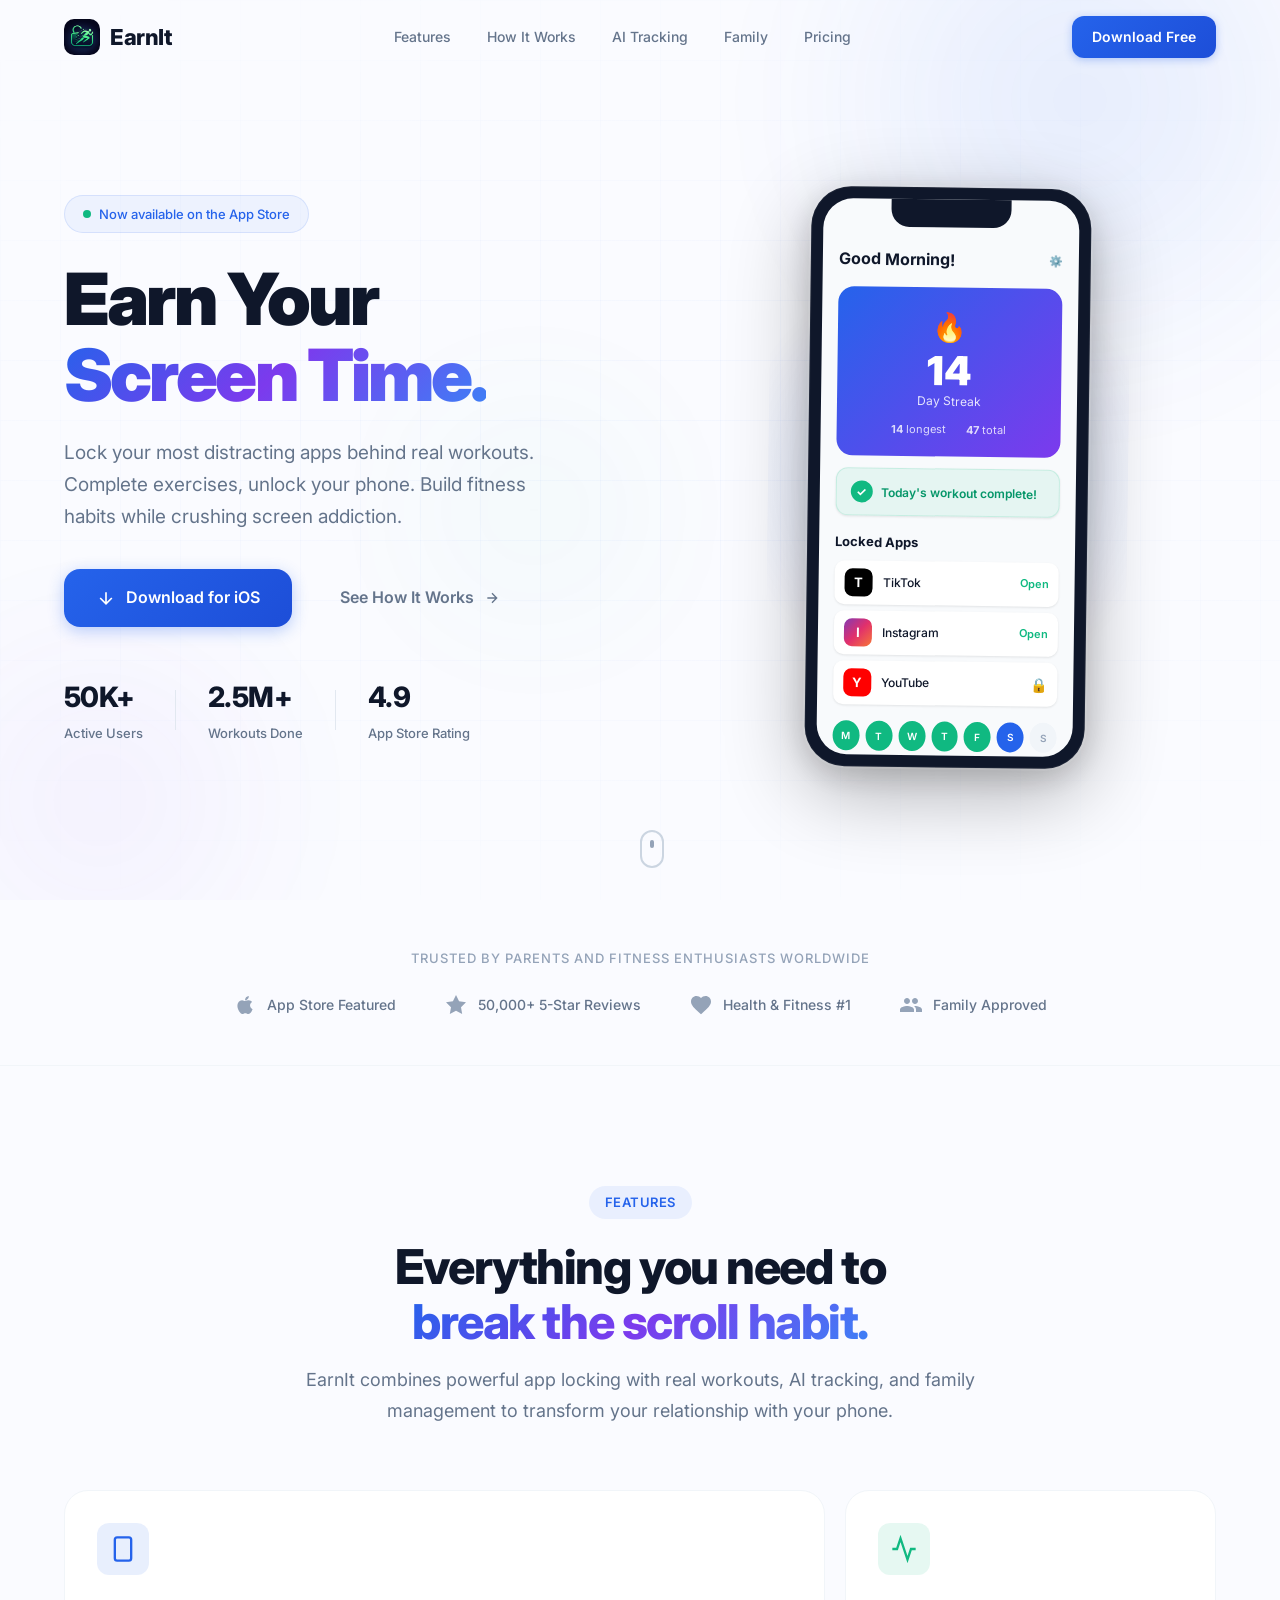
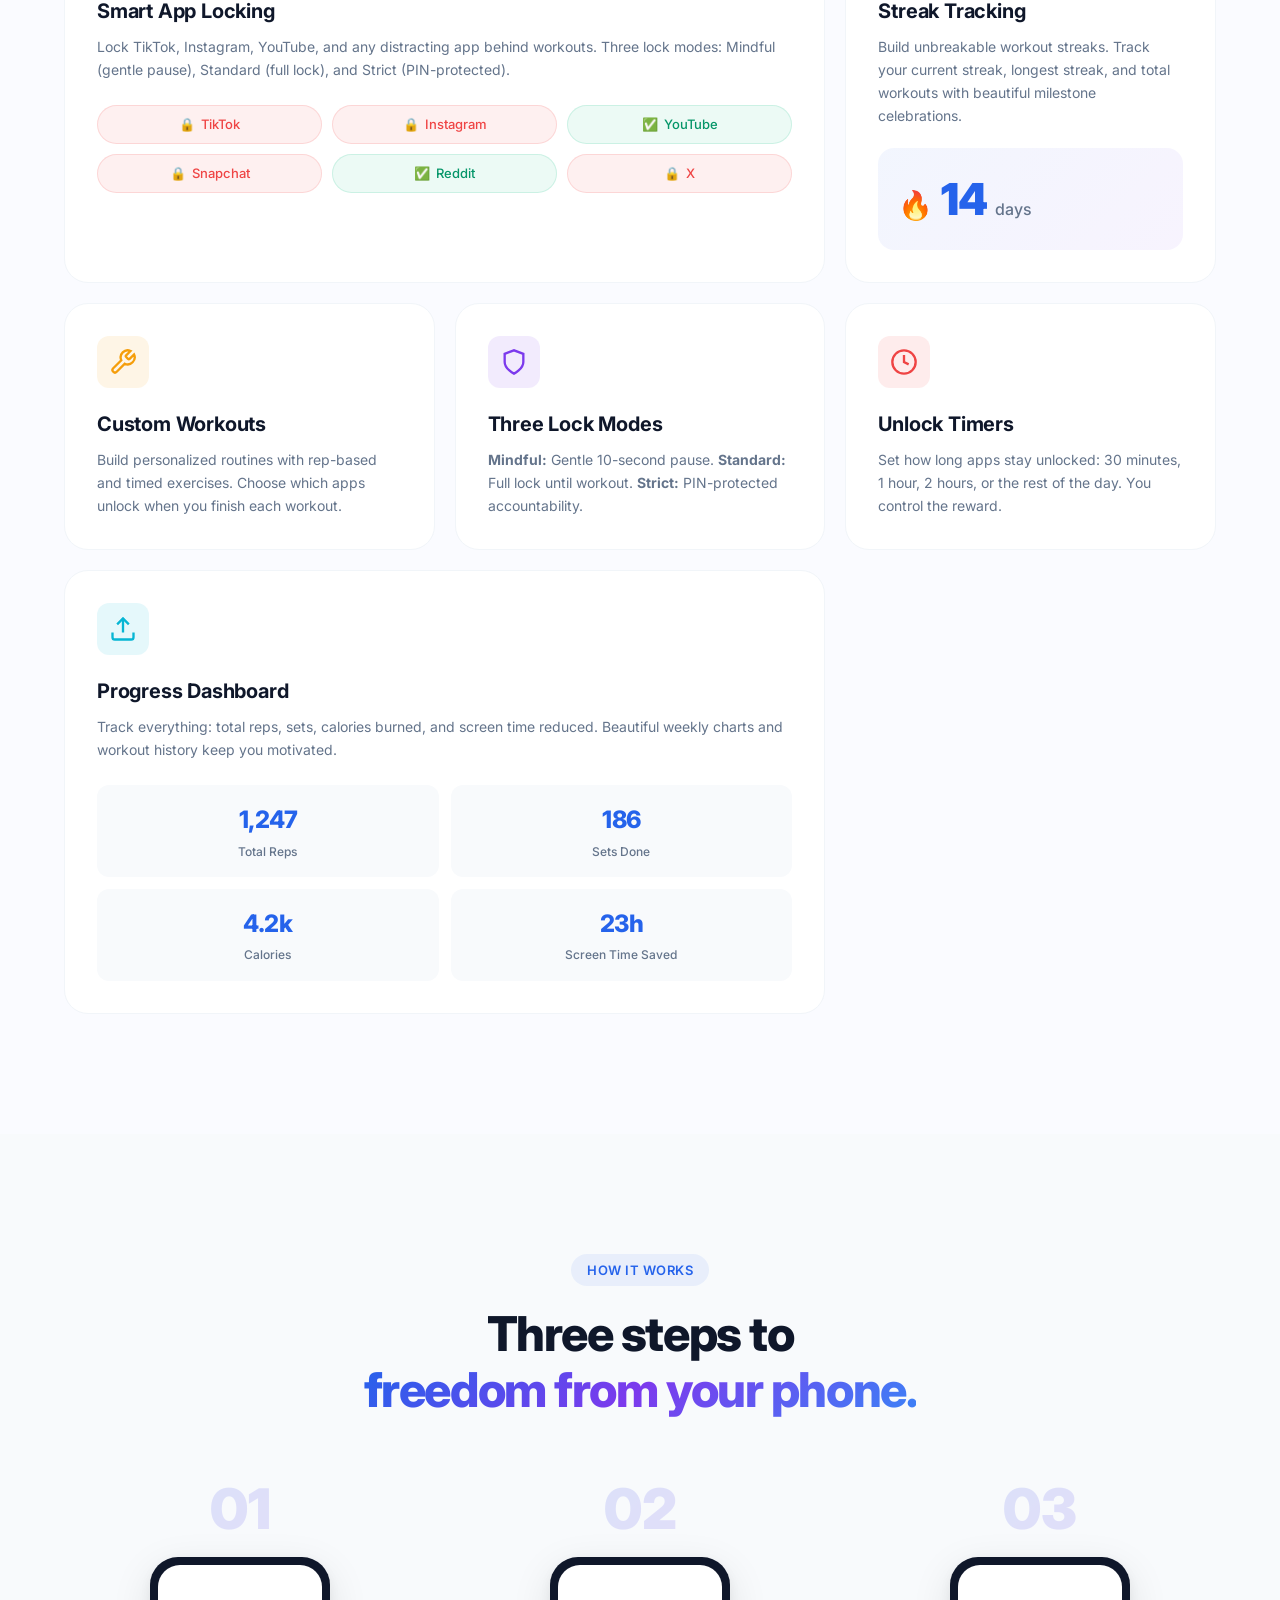
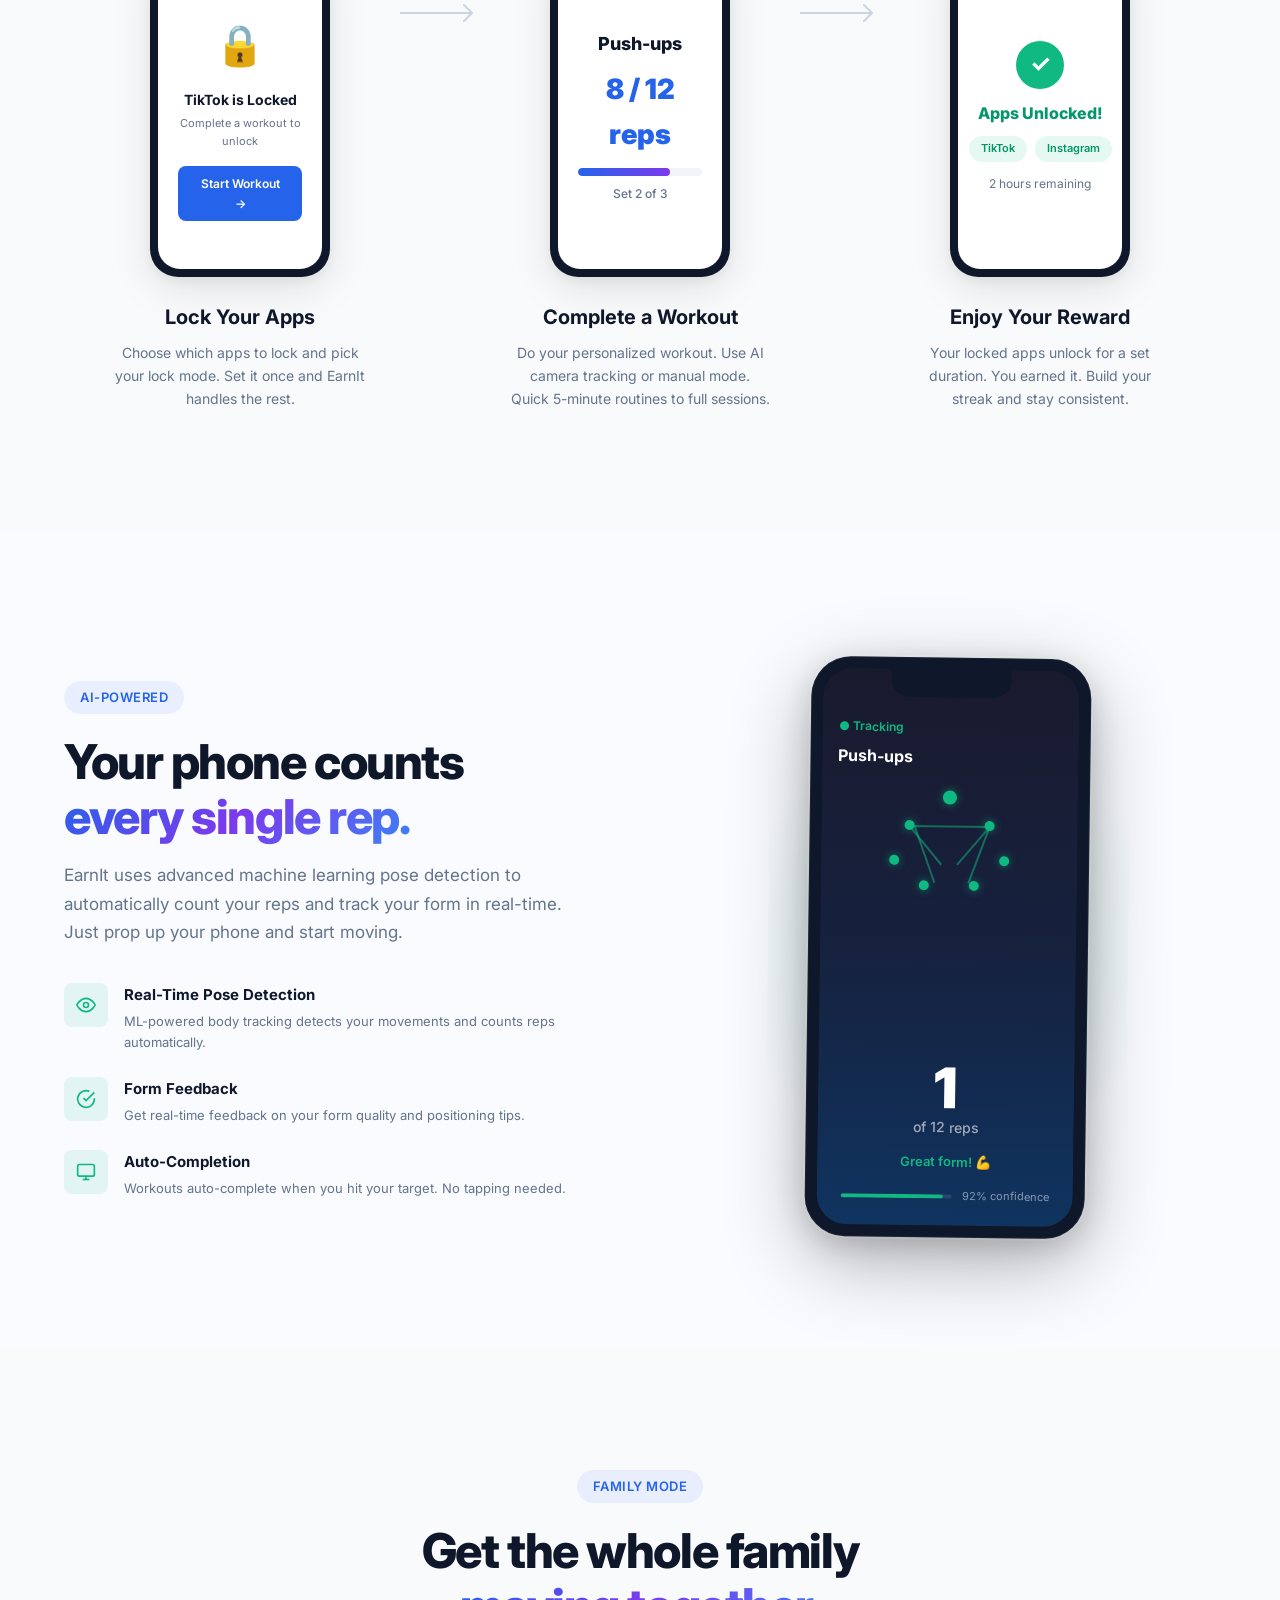
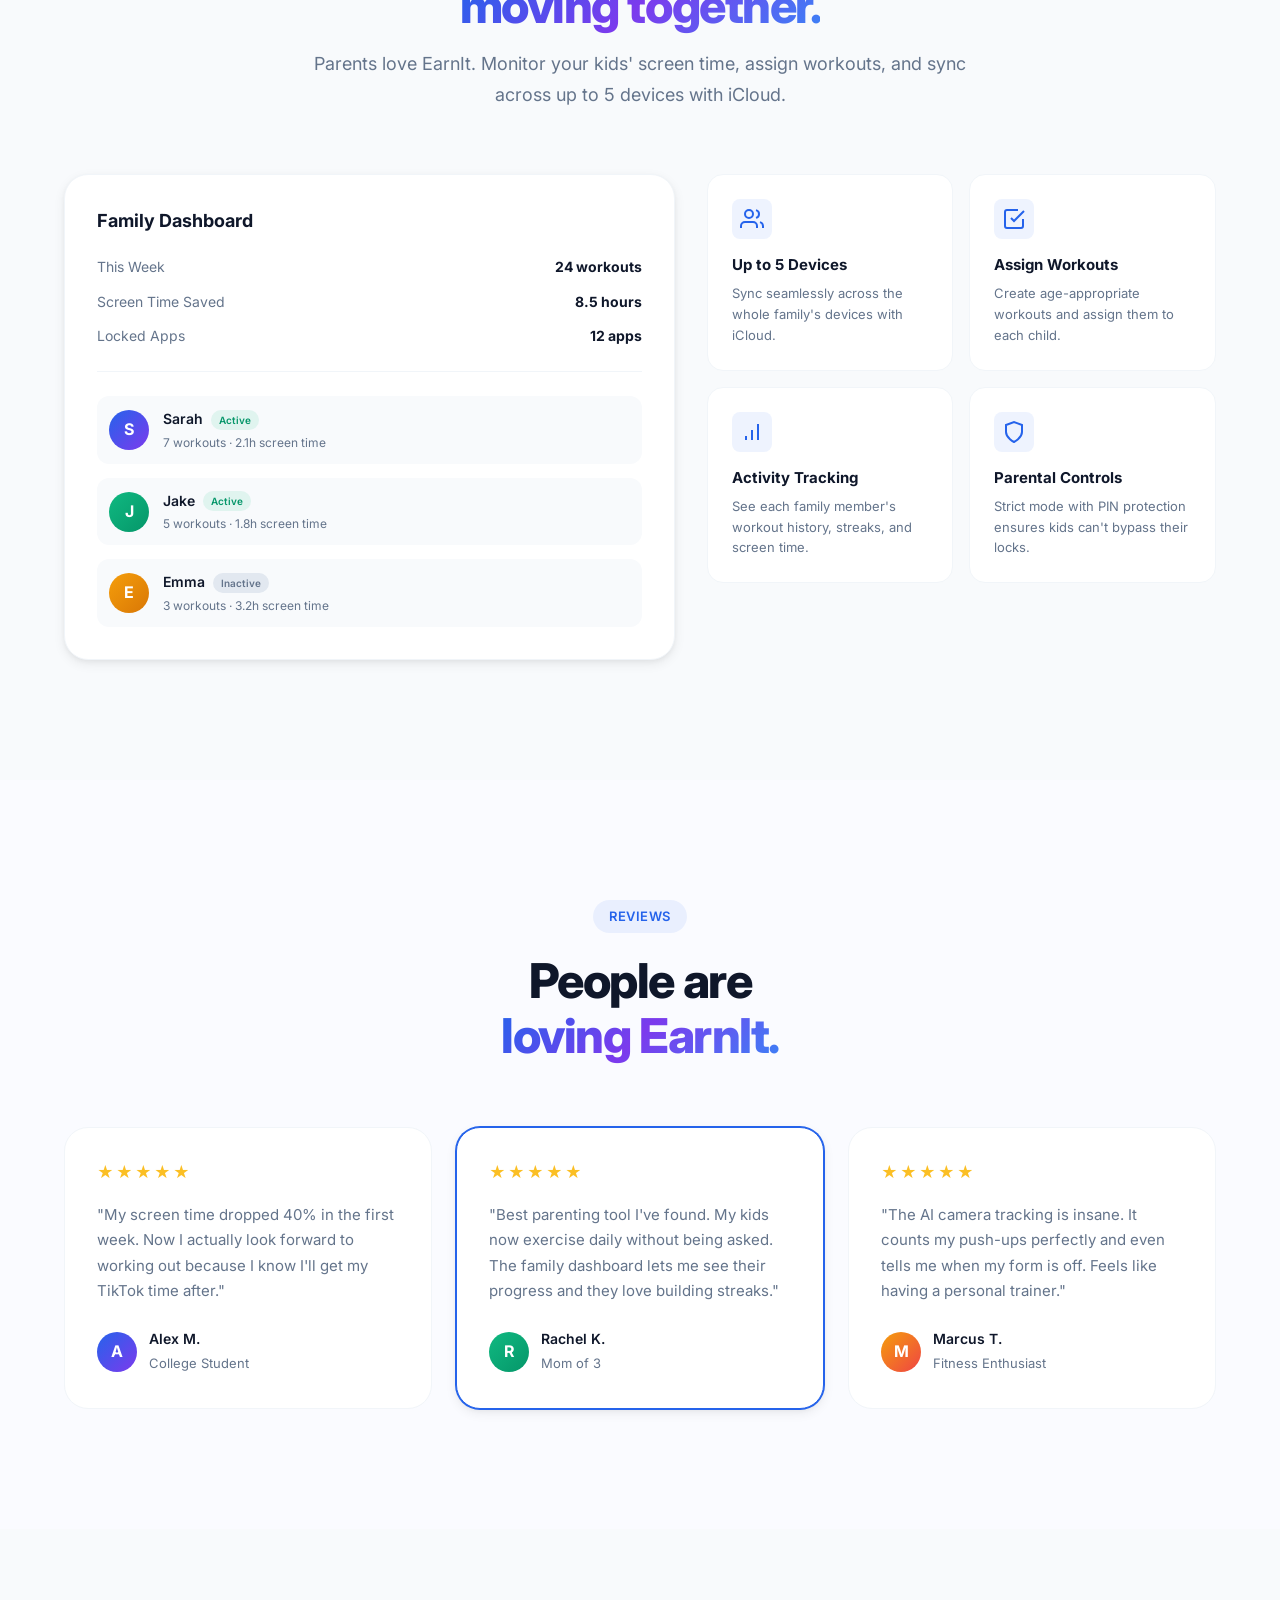
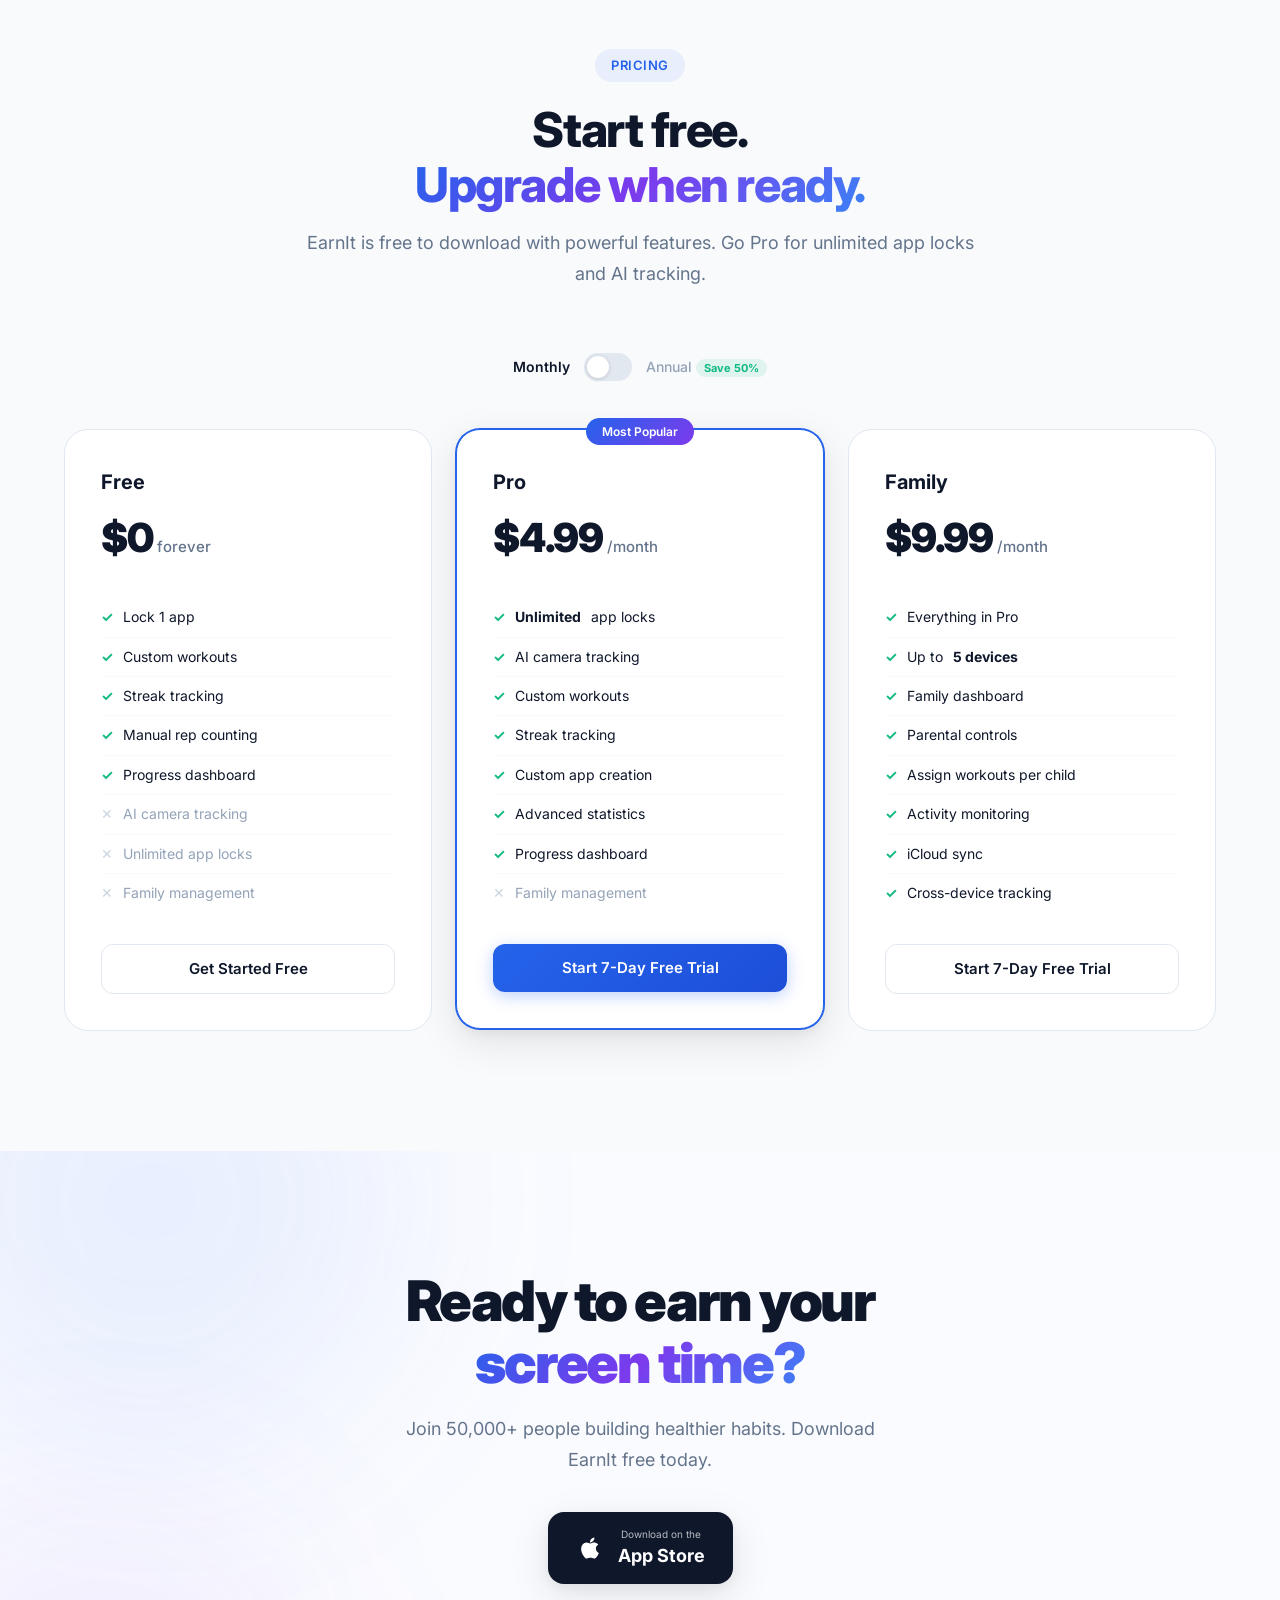
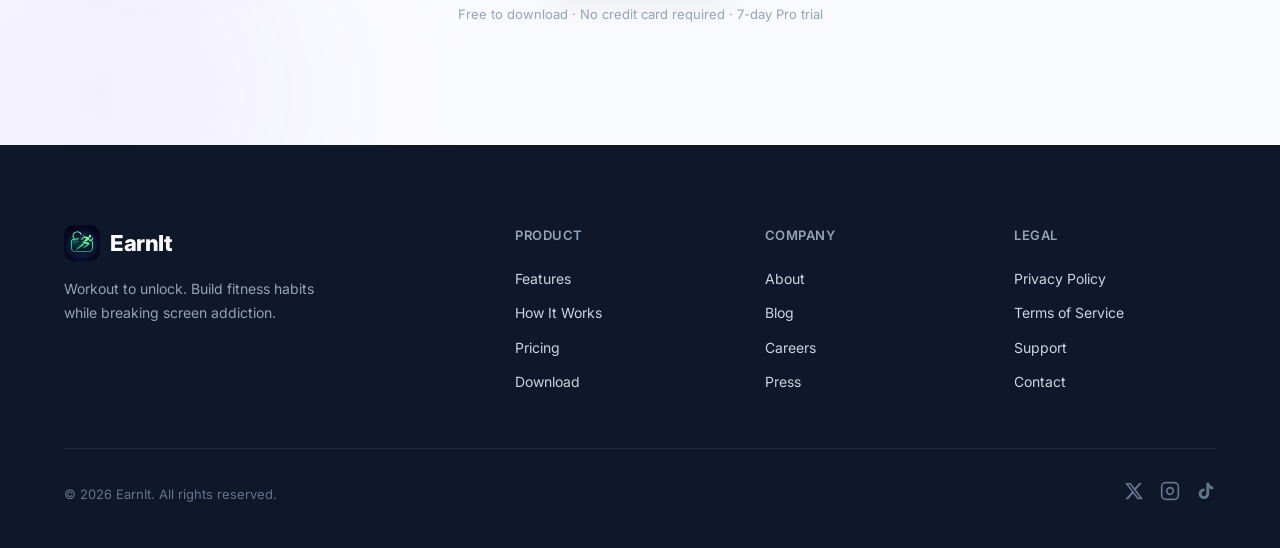
==== commit 892beca4: "Replace placeholder logo with actual EarnIt app icon Use the real app icon (green runner breaking th" ====
--- a/index.html
+++ b/index.html
@@ -9,14 +9,14 @@
     <link rel="preconnect" href="https://fonts.gstatic.com" crossorigin>
     <link href="https://fonts.googleapis.com/css2?family=Inter:wght@300;400;500;600;700;800;900&display=swap" rel="stylesheet">
     <link rel="stylesheet" href="styles.css">
-    <link rel="icon" type="image/svg+xml" href="data:image/svg+xml,<svg xmlns='http://www.w3.org/2000/svg' viewBox='0 0 100 100'><text y='.9em' font-size='90'>💪</text></svg>">
+    <link rel="icon" type="image/png" href="app-icon.png">
 </head>
 <body>
     <!-- Navigation -->
     <nav class="nav" id="nav">
         <div class="container nav-container">
             <a href="#" class="nav-logo">
-                <div class="logo-icon">E</div>
+                <img src="app-icon.png" alt="EarnIt" class="logo-icon-img">
                 <span>EarnIt</span>
             </a>
             <div class="nav-links" id="navLinks">
@@ -688,7 +688,7 @@
             <div class="footer-grid">
                 <div class="footer-brand">
                     <a href="#" class="nav-logo">
-                        <div class="logo-icon">E</div>
+                        <img src="app-icon.png" alt="EarnIt" class="logo-icon-img">
                         <span>EarnIt</span>
                     </a>
                     <p>Workout to unlock. Build fitness habits while breaking screen addiction.</p>
--- a/styles.css
+++ b/styles.css
@@ -220,6 +220,13 @@
     color: white;
     font-weight: 800;
     font-size: 18px;
+}
+
+.logo-icon-img {
+    width: 36px;
+    height: 36px;
+    border-radius: 10px;
+    object-fit: cover;
 }
 
 .nav-links {
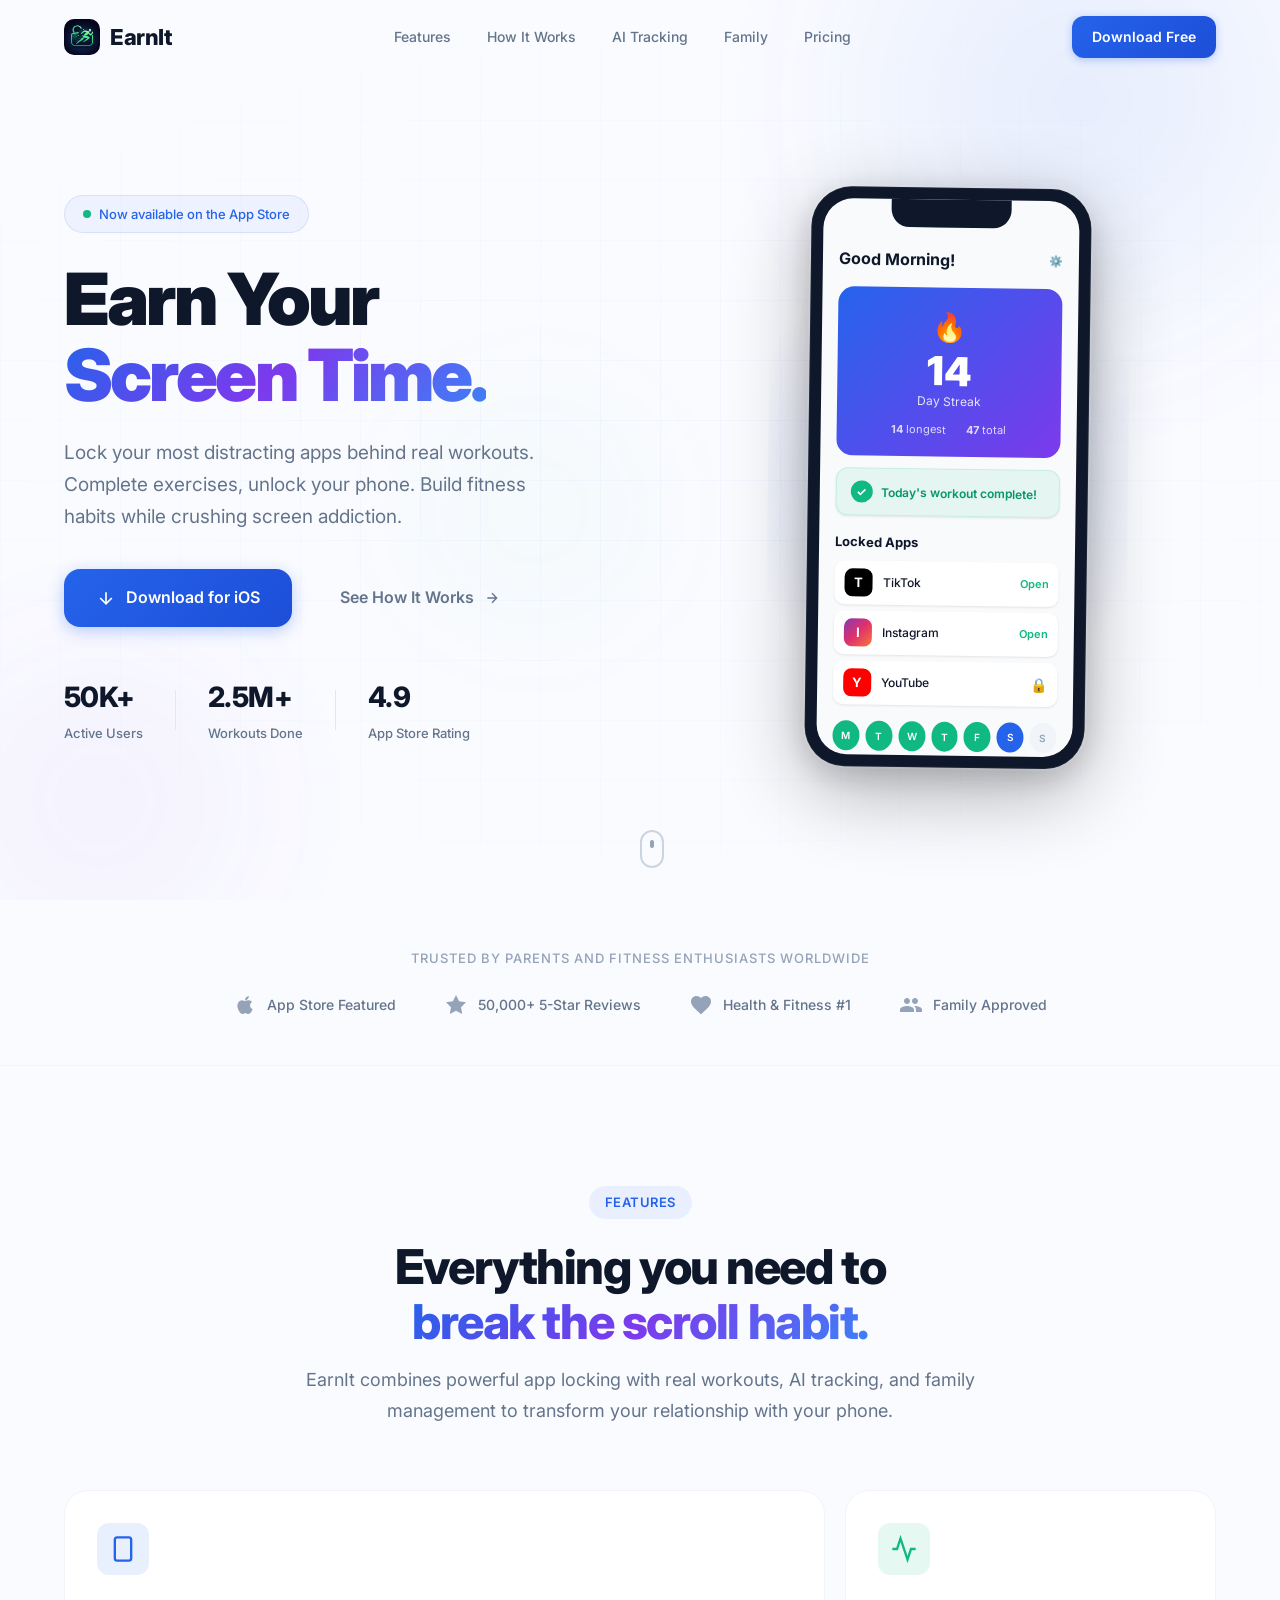
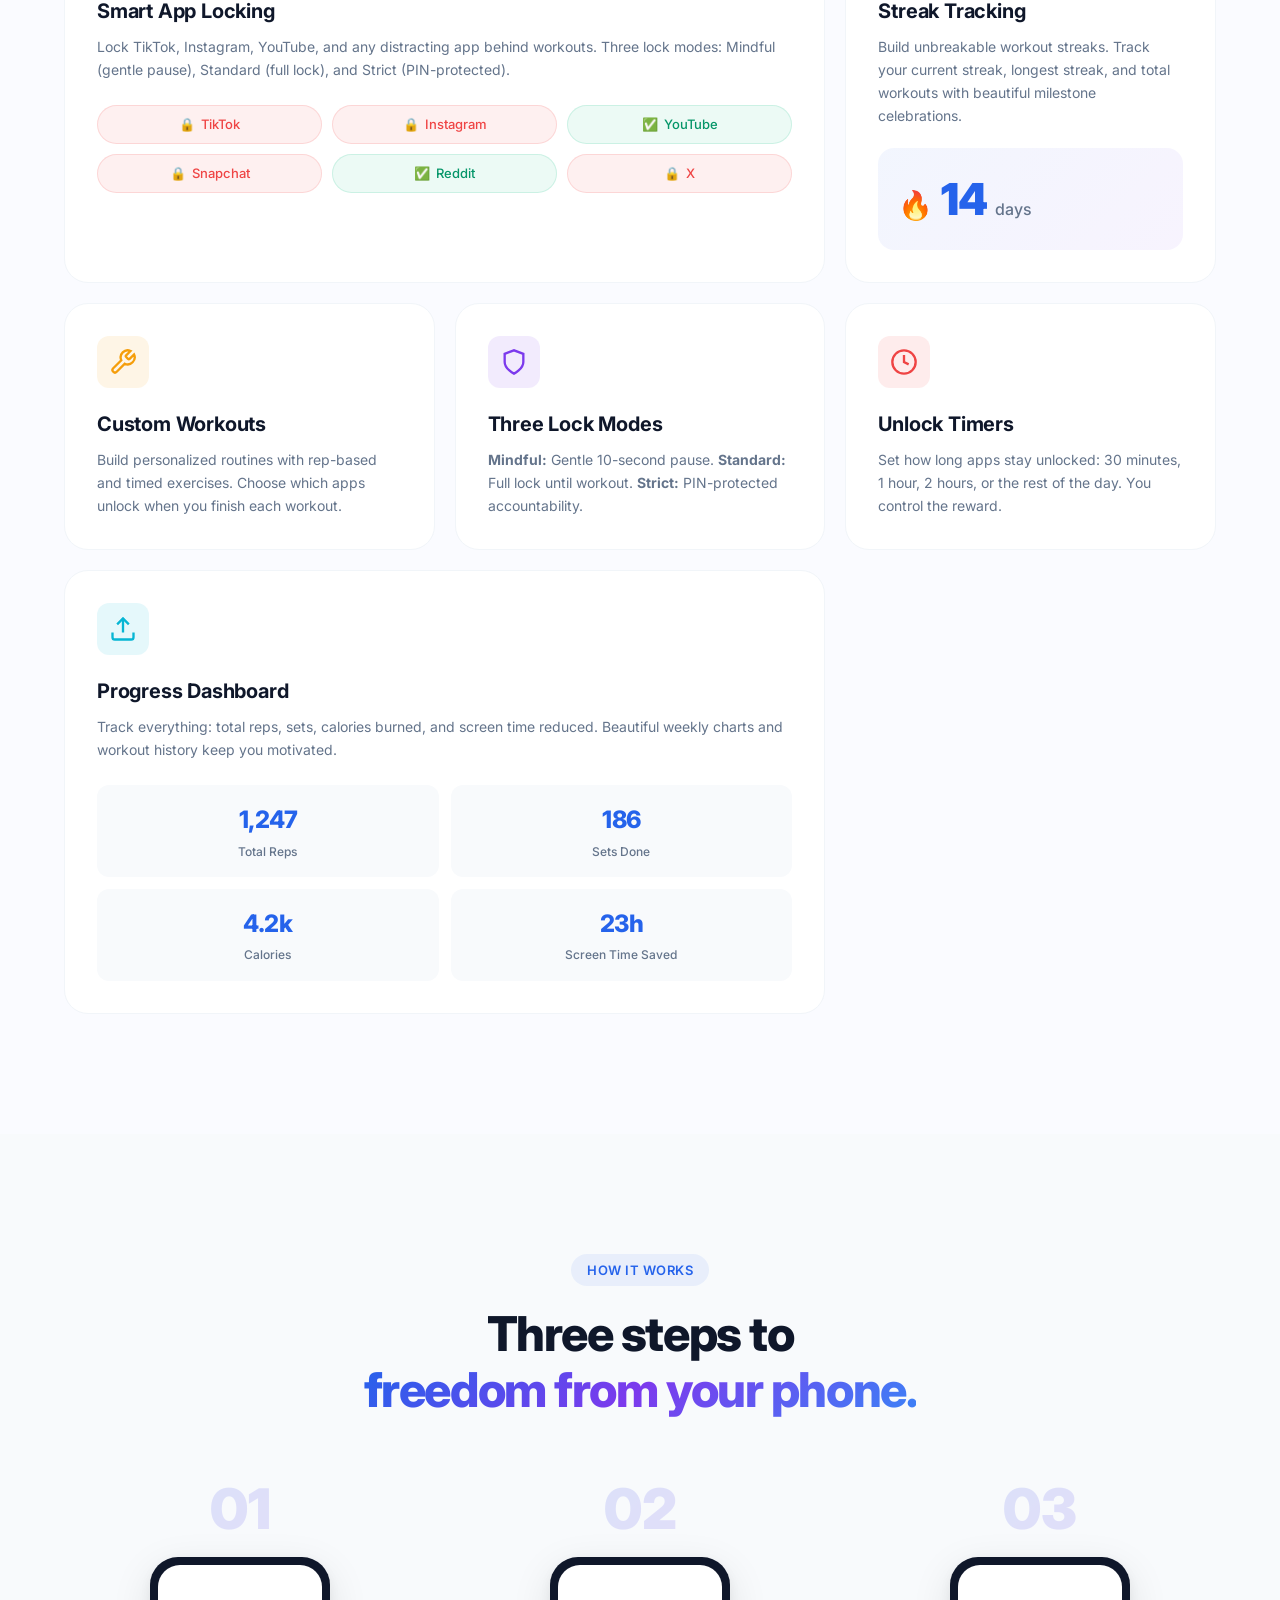
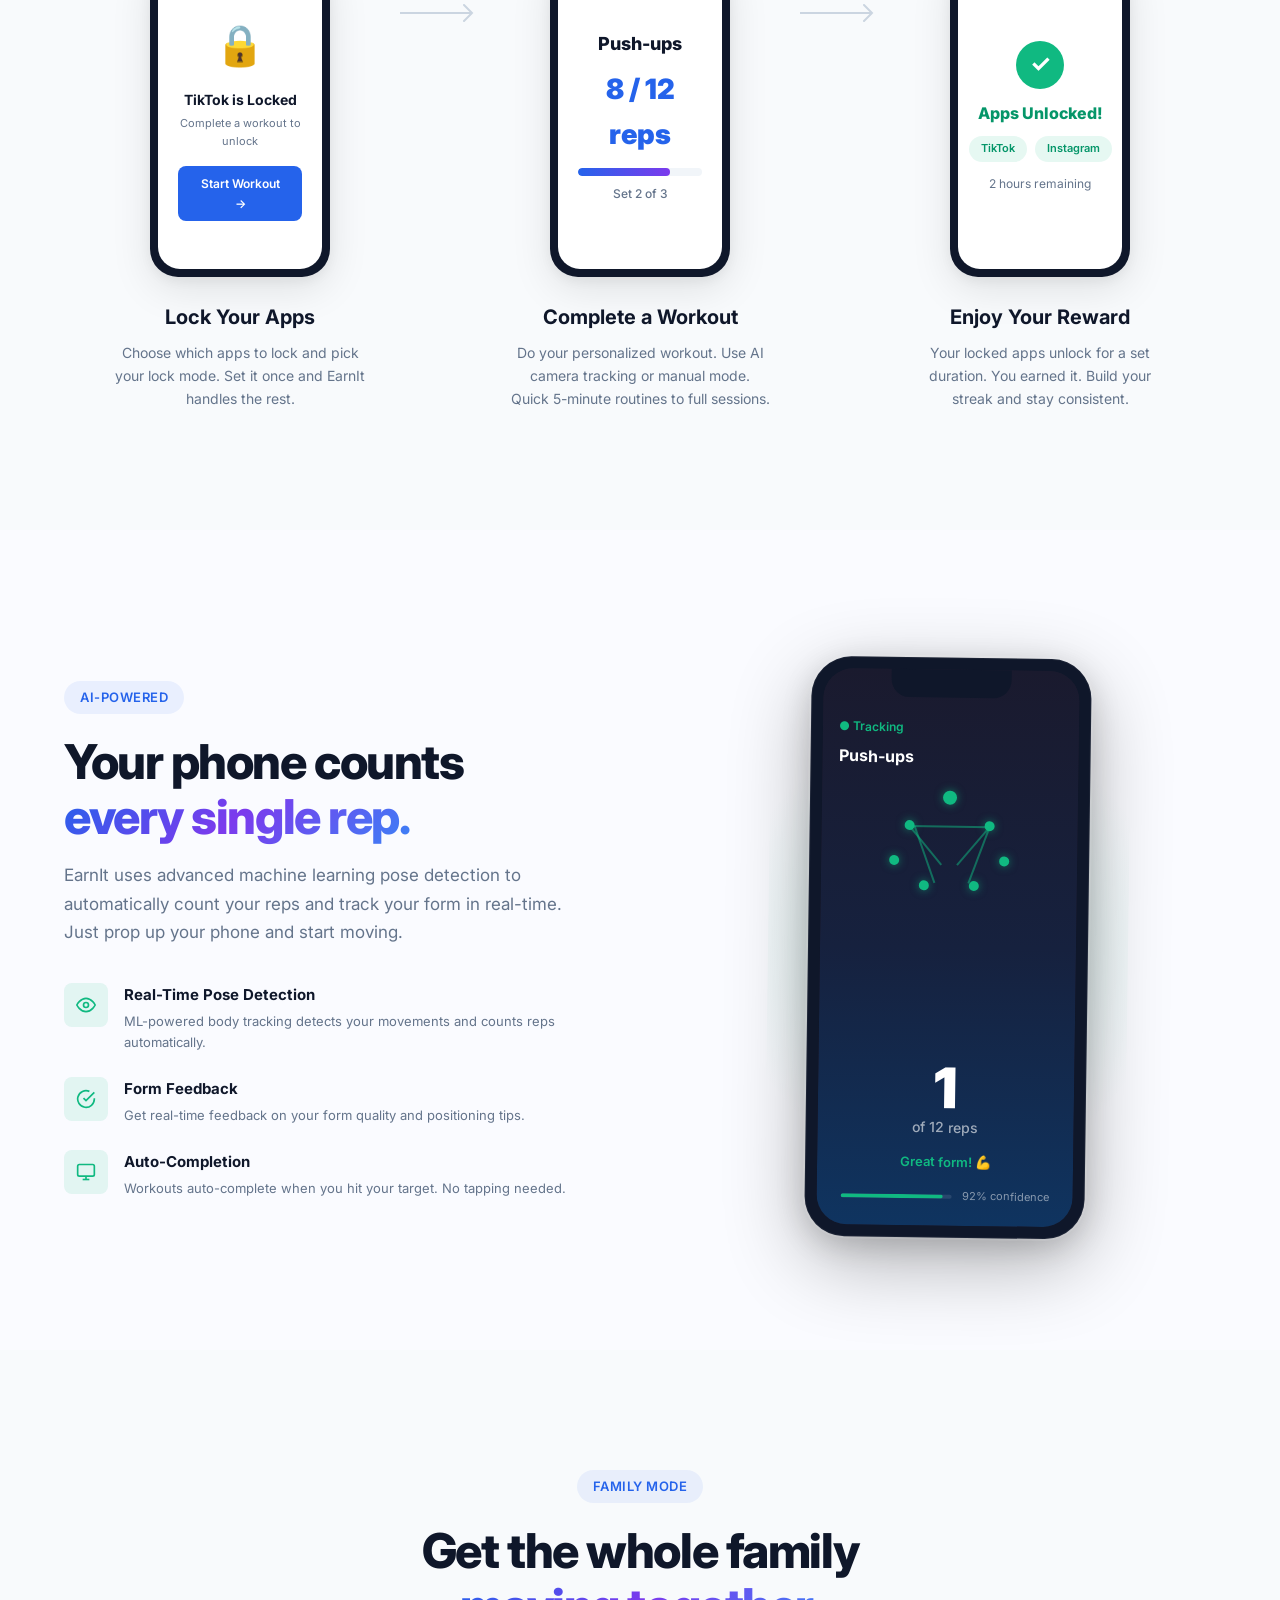
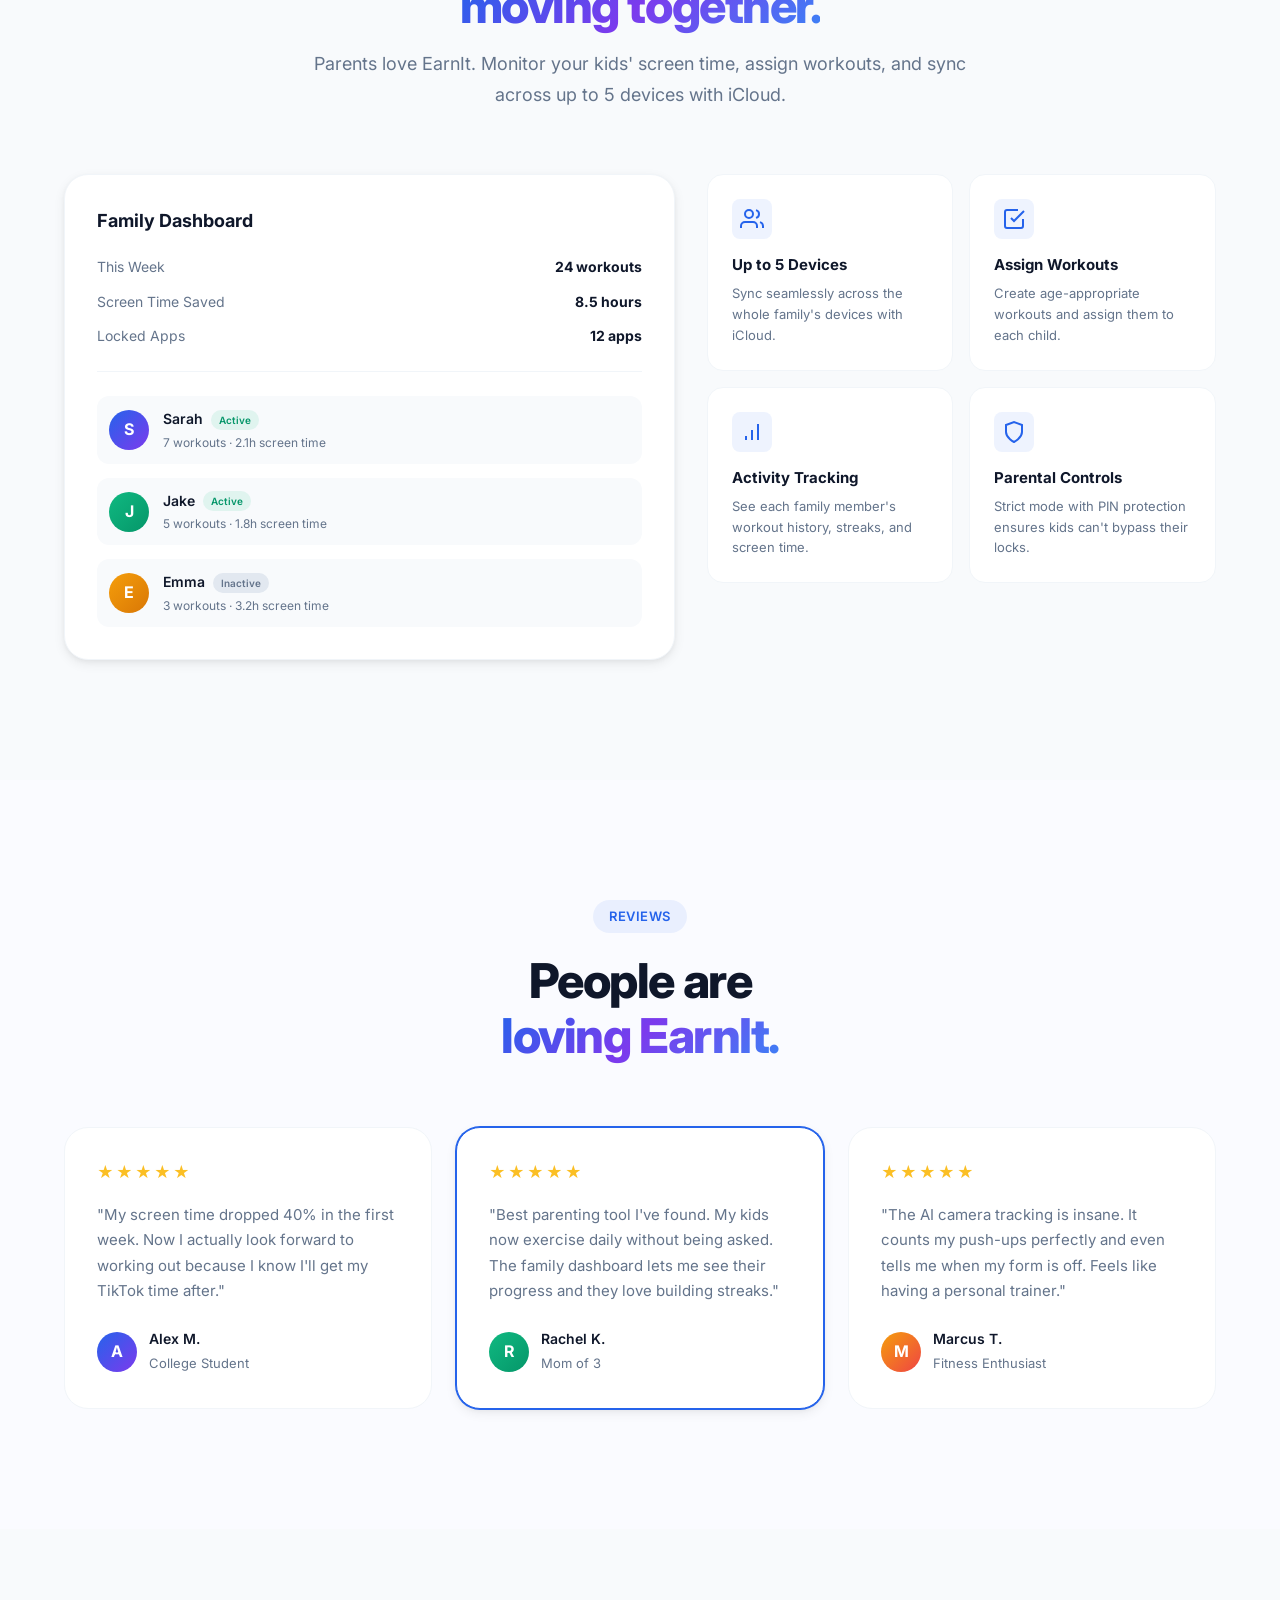
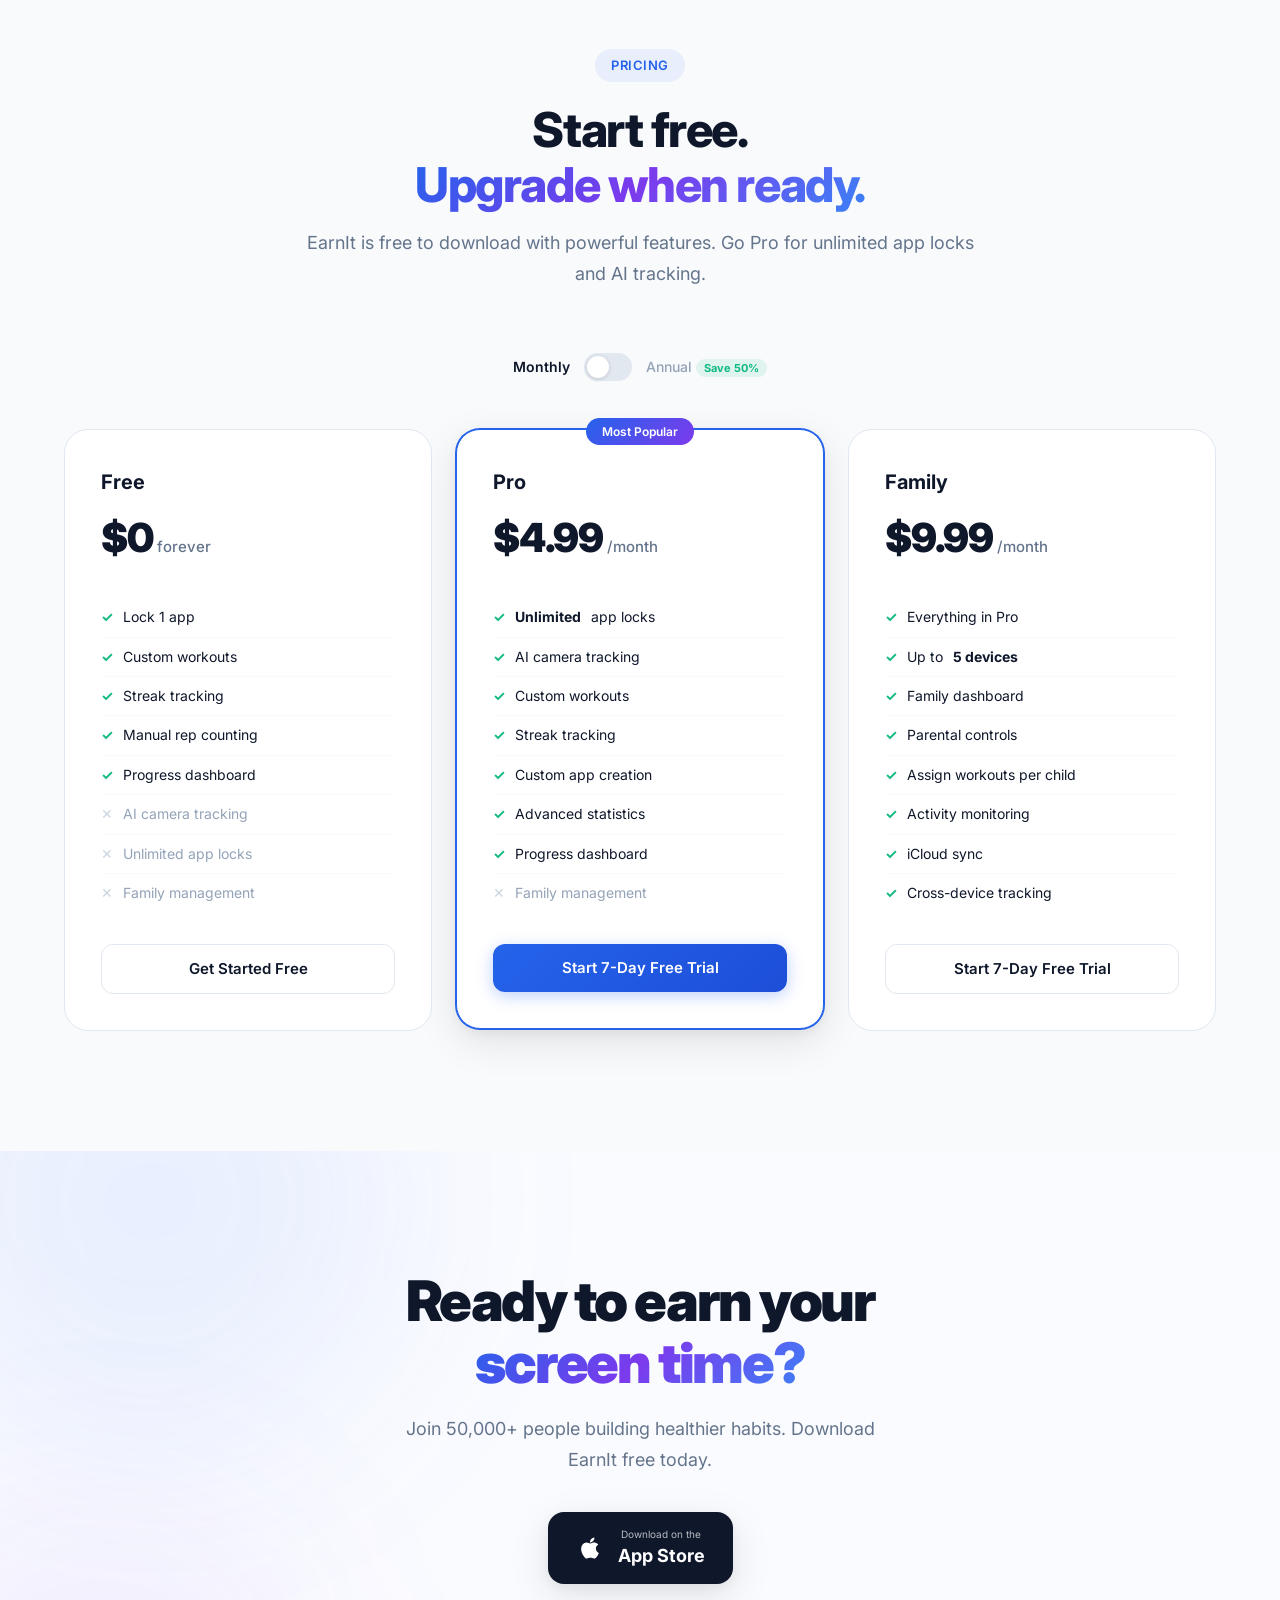
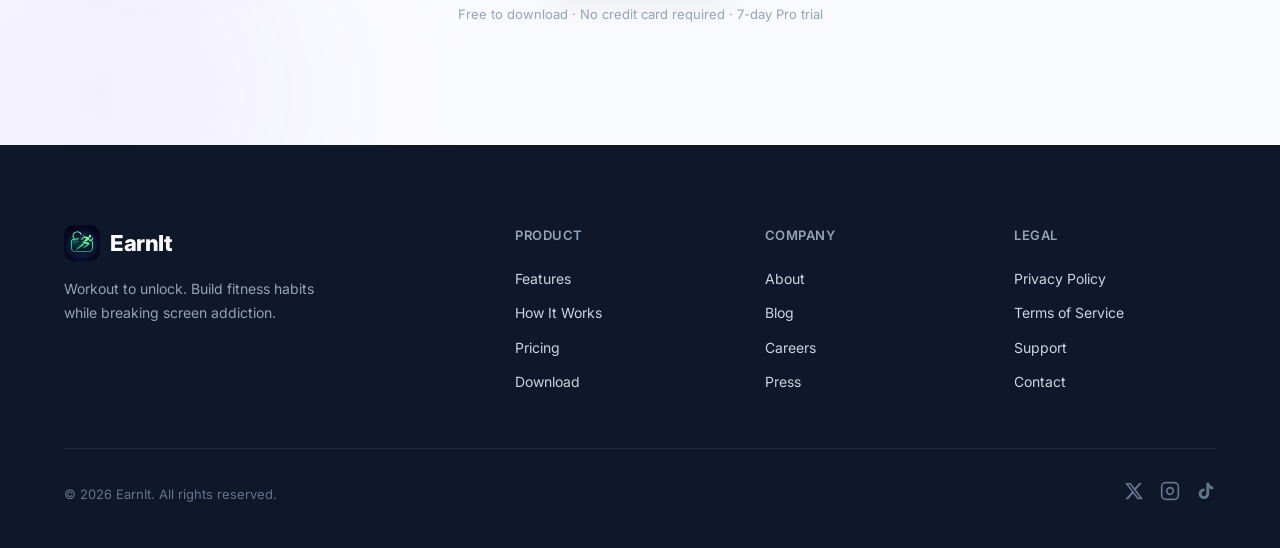
==== commit dbbdd448: "Add footer pages: About, Blog, Careers, Press, Privacy, Terms, Support, Contact Create all 8 footer " ====
--- a/index.html
+++ b/index.html
@@ -702,17 +702,17 @@
                 </div>
                 <div class="footer-links">
                     <h4>Company</h4>
-                    <a href="#">About</a>
-                    <a href="#">Blog</a>
-                    <a href="#">Careers</a>
-                    <a href="#">Press</a>
+                    <a href="about.html">About</a>
+                    <a href="blog.html">Blog</a>
+                    <a href="careers.html">Careers</a>
+                    <a href="press.html">Press</a>
                 </div>
                 <div class="footer-links">
                     <h4>Legal</h4>
-                    <a href="https://earnit.app/privacy">Privacy Policy</a>
-                    <a href="https://earnit.app/terms">Terms of Service</a>
-                    <a href="#">Support</a>
-                    <a href="#">Contact</a>
+                    <a href="privacy.html">Privacy Policy</a>
+                    <a href="terms.html">Terms of Service</a>
+                    <a href="support.html">Support</a>
+                    <a href="contact.html">Contact</a>
                 </div>
             </div>
             <div class="footer-bottom">
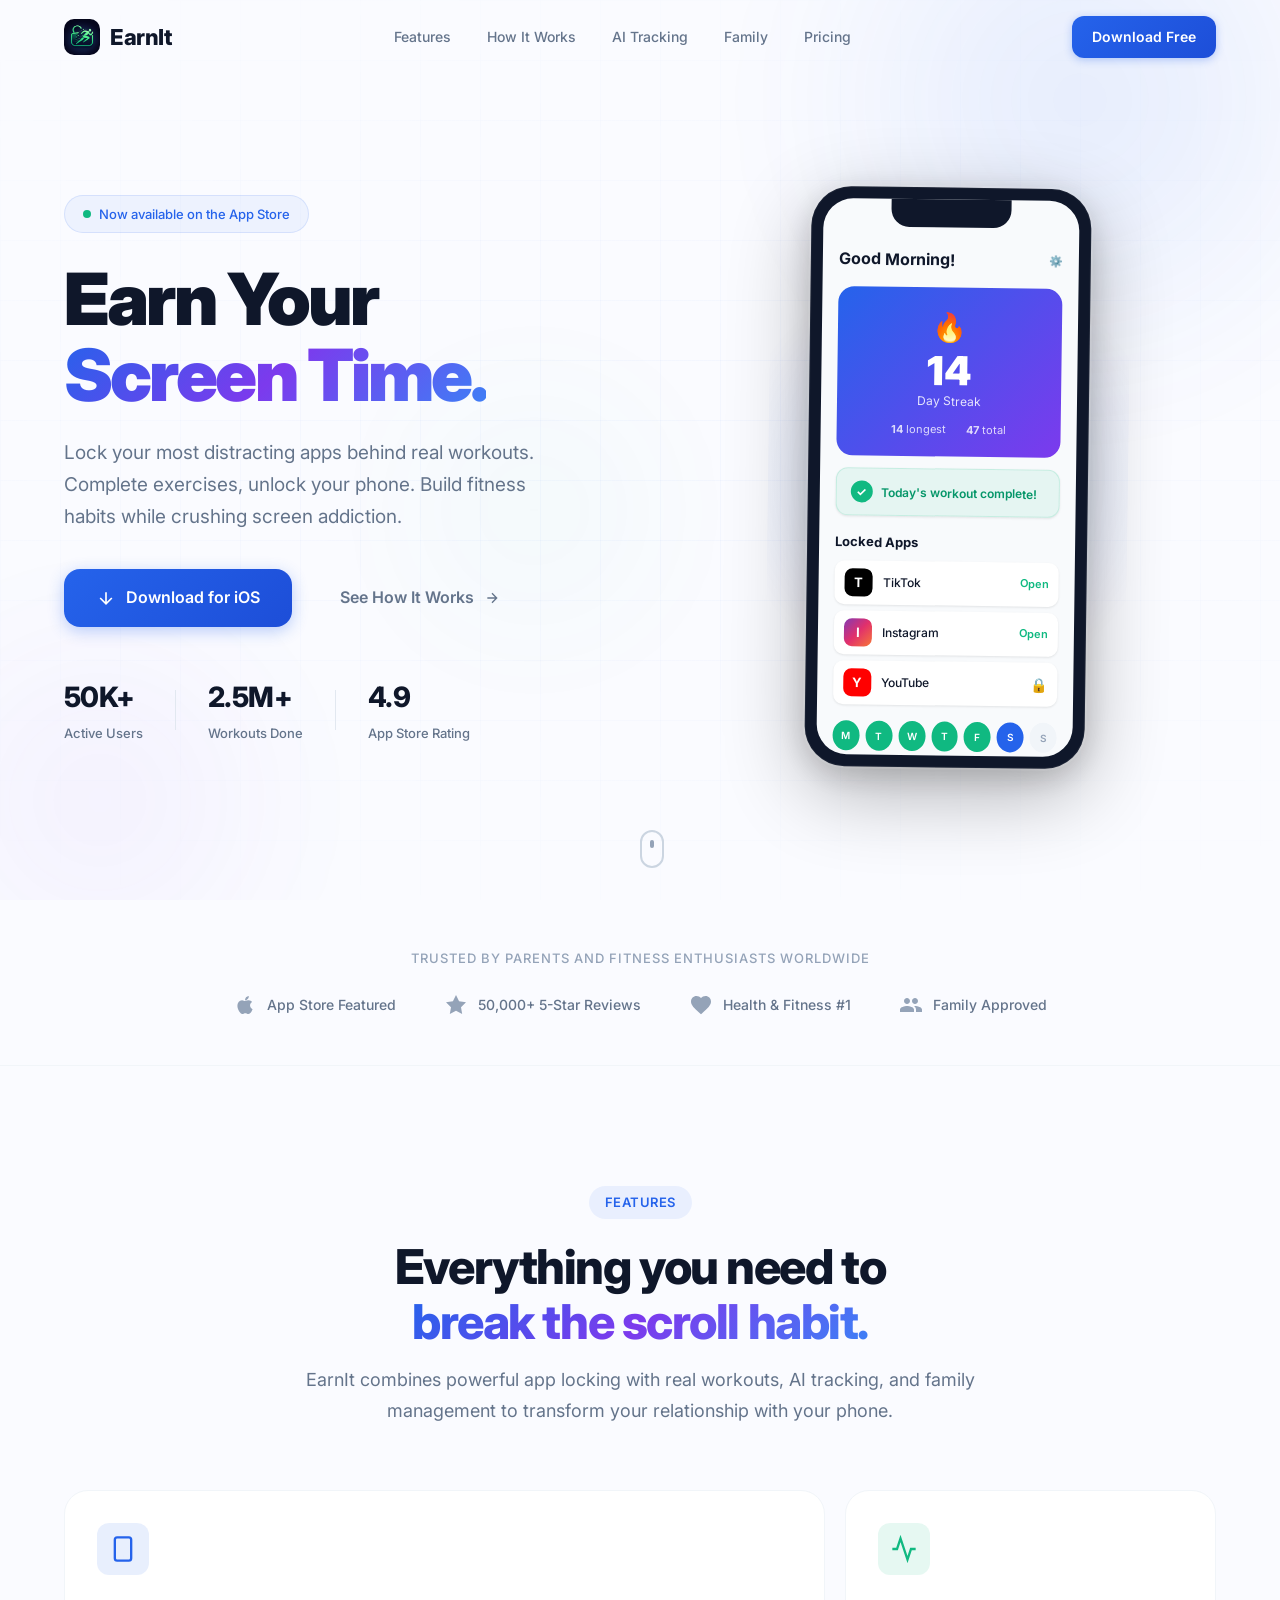
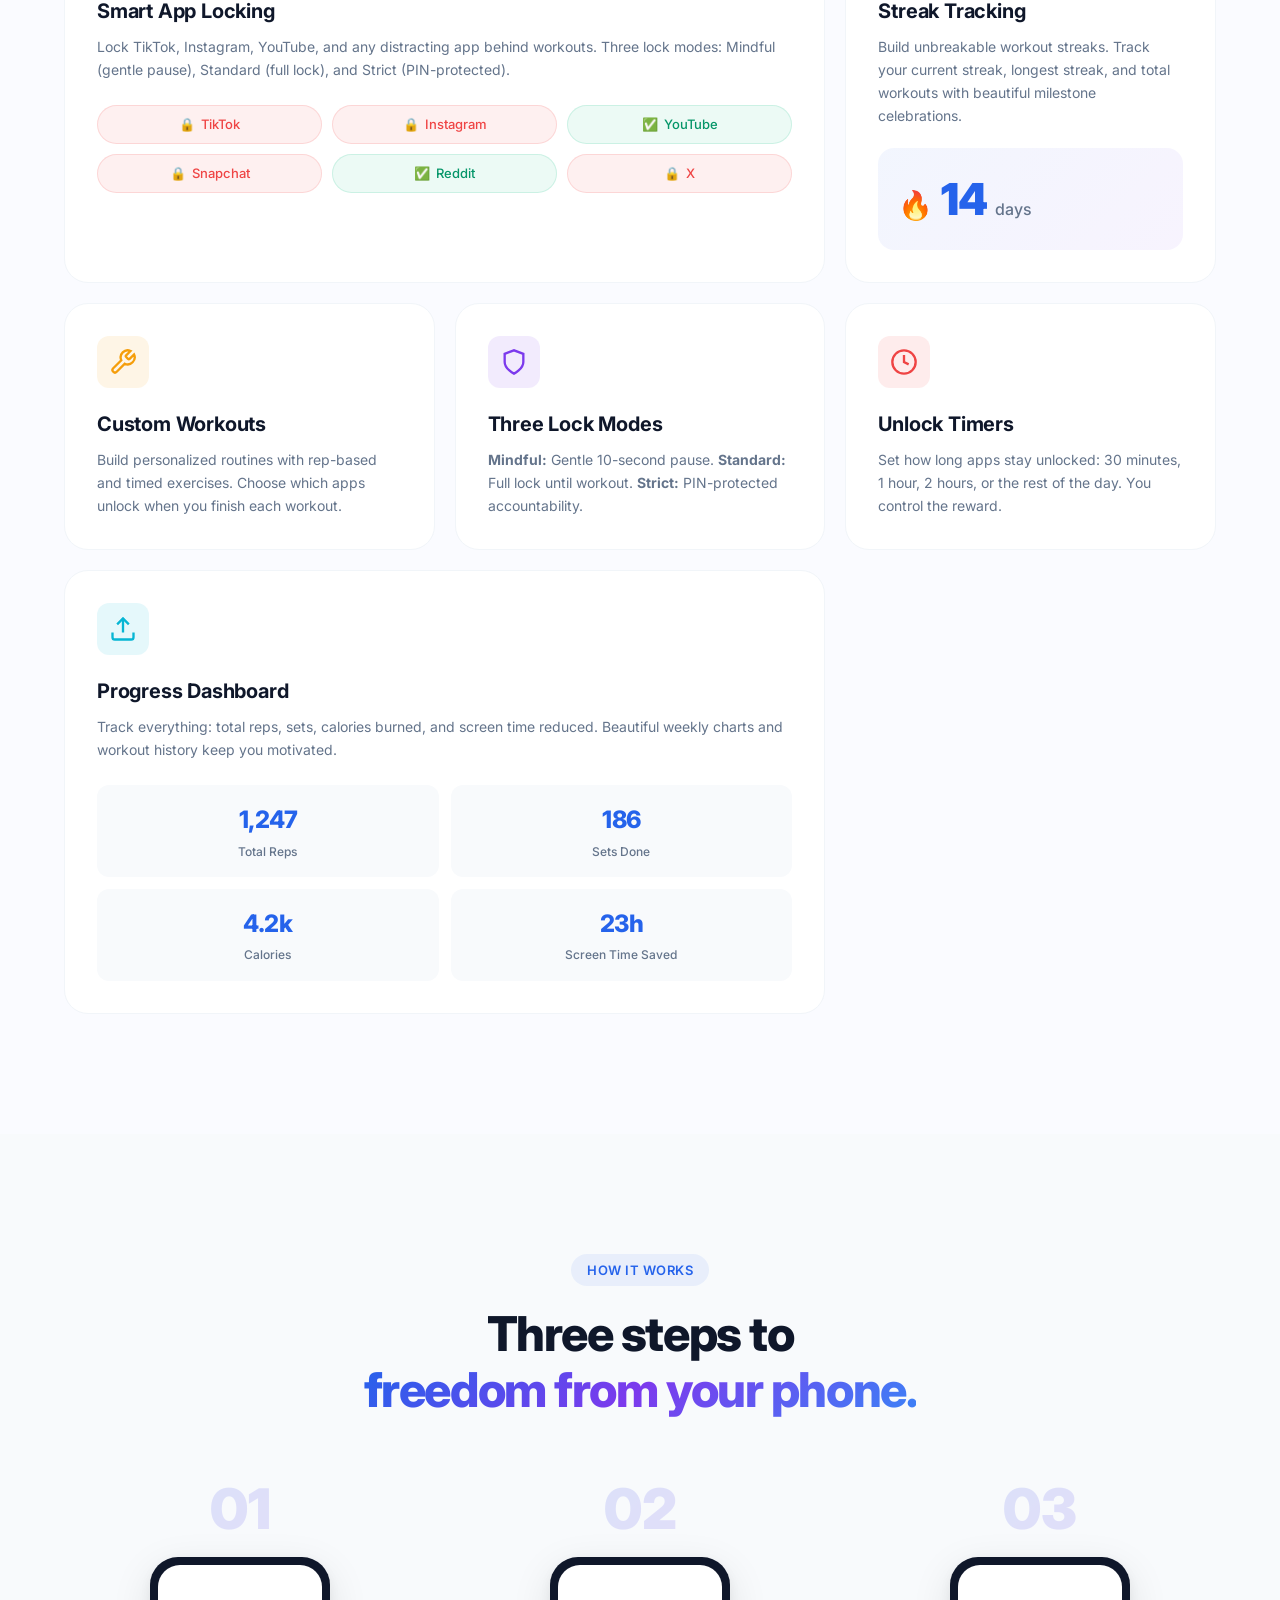
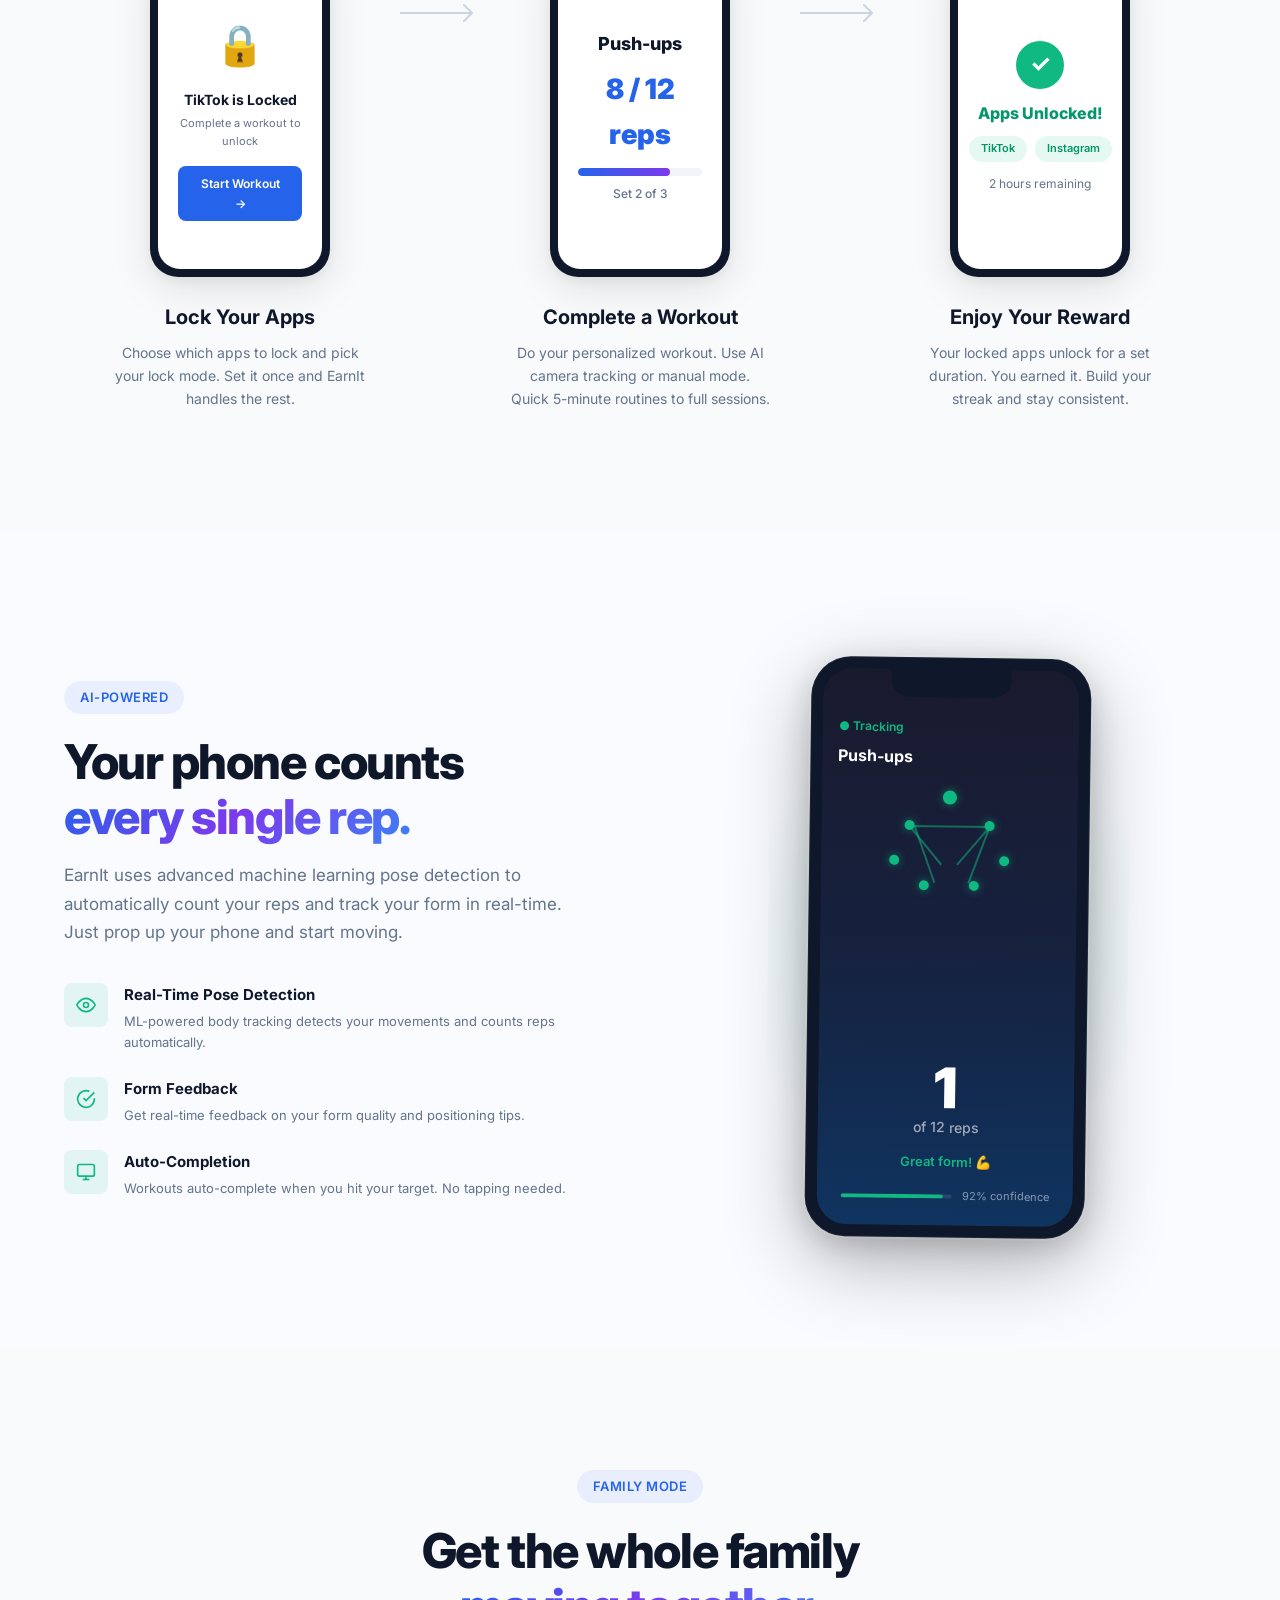
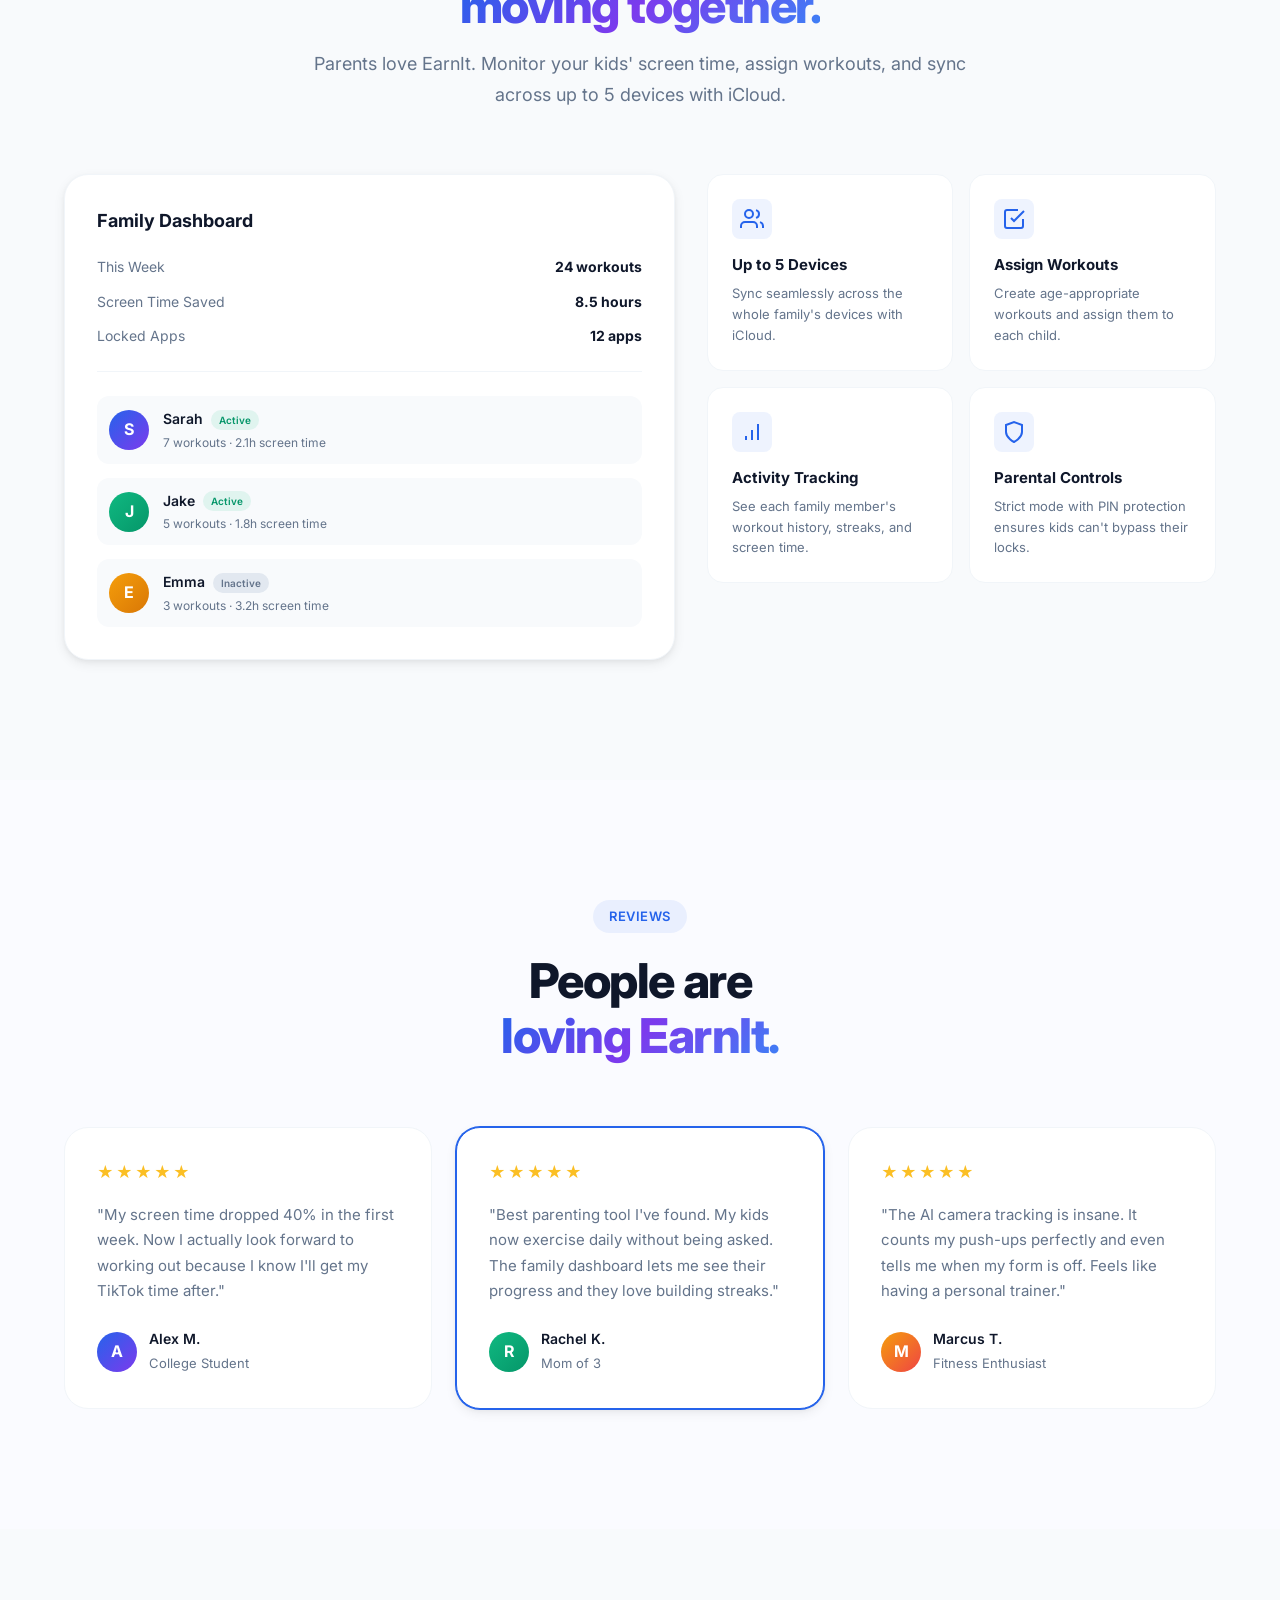
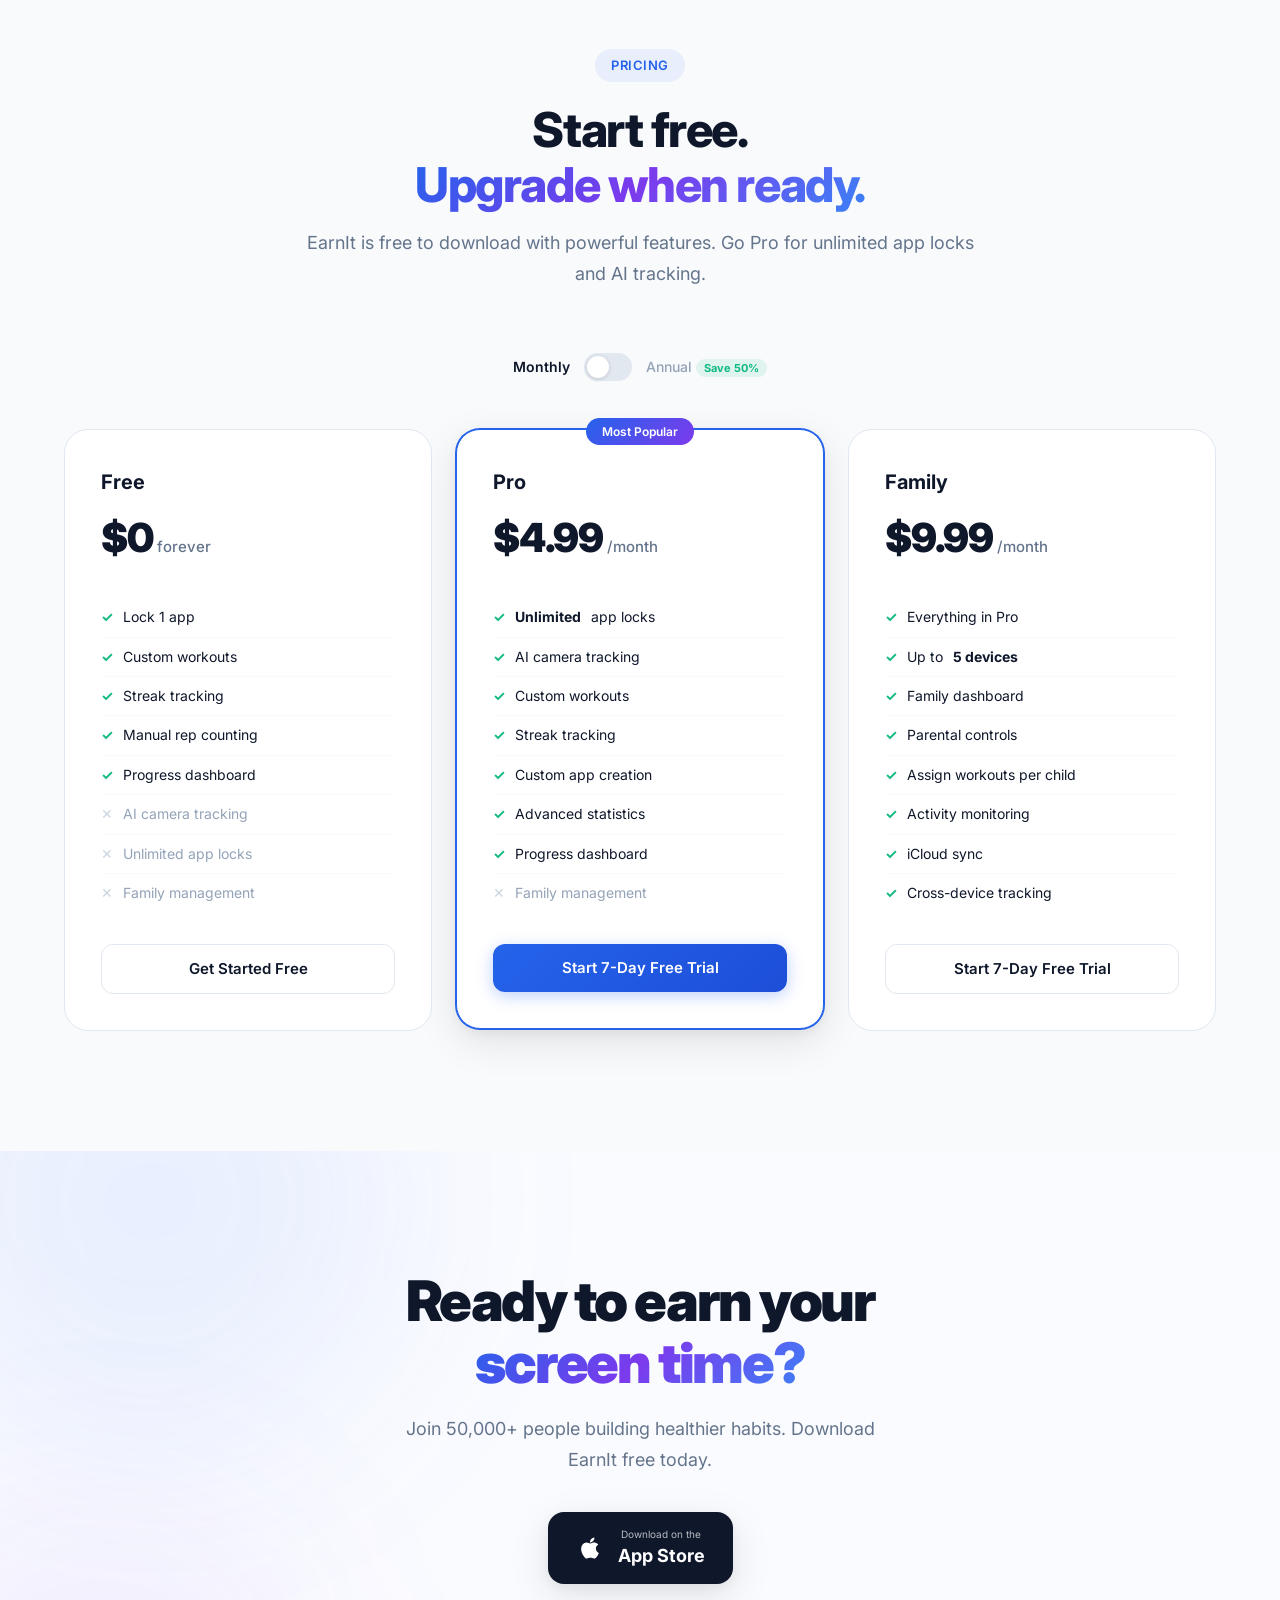
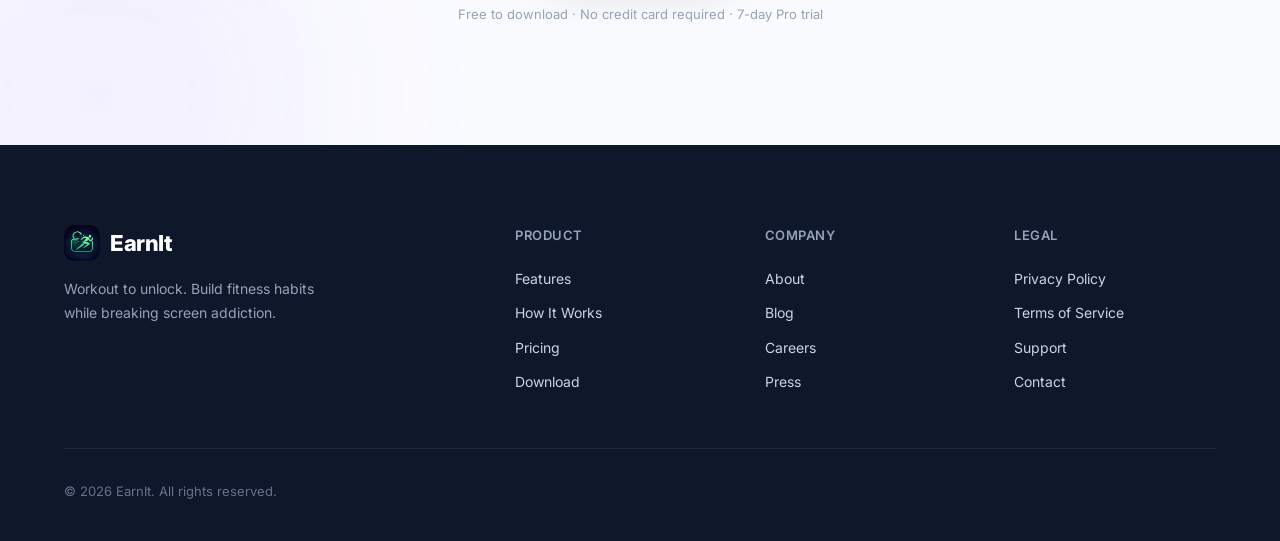
==== commit d94460f4: "Remove fake stats, fix text visibility on press page, remove social media - Remove stats section (50" ====
--- a/index.html
+++ b/index.html
@@ -717,17 +717,6 @@
             </div>
             <div class="footer-bottom">
                 <p>&copy; 2026 EarnIt. All rights reserved.</p>
-                <div class="footer-social">
-                    <a href="#" aria-label="Twitter">
-                        <svg width="20" height="20" viewBox="0 0 24 24" fill="currentColor"><path d="M18.244 2.25h3.308l-7.227 8.26 8.502 11.24H16.17l-5.214-6.817L4.99 21.75H1.68l7.73-8.835L1.254 2.25H8.08l4.713 6.231zm-1.161 17.52h1.833L7.084 4.126H5.117z"/></svg>
-                    </a>
-                    <a href="#" aria-label="Instagram">
-                        <svg width="20" height="20" viewBox="0 0 24 24" fill="none" stroke="currentColor" stroke-width="2"><rect x="2" y="2" width="20" height="20" rx="5" ry="5"/><path d="M16 11.37A4 4 0 1 1 12.63 8 4 4 0 0 1 16 11.37z"/><line x1="17.5" y1="6.5" x2="17.51" y2="6.5"/></svg>
-                    </a>
-                    <a href="#" aria-label="TikTok">
-                        <svg width="20" height="20" viewBox="0 0 24 24" fill="currentColor"><path d="M19.59 6.69a4.83 4.83 0 0 1-3.77-4.25V2h-3.45v13.67a2.89 2.89 0 0 1-2.88 2.5 2.89 2.89 0 0 1-2.89-2.89 2.89 2.89 0 0 1 2.89-2.89c.28 0 .54.04.79.1V9.01a6.27 6.27 0 0 0-.79-.05 6.34 6.34 0 0 0-6.34 6.34 6.34 6.34 0 0 0 6.34 6.34 6.34 6.34 0 0 0 6.34-6.34V8.56a8.22 8.22 0 0 0 4.78 1.52V6.73a4.83 4.83 0 0 1-1.02-.04z"/></svg>
-                    </a>
-                </div>
             </div>
         </div>
     </footer>
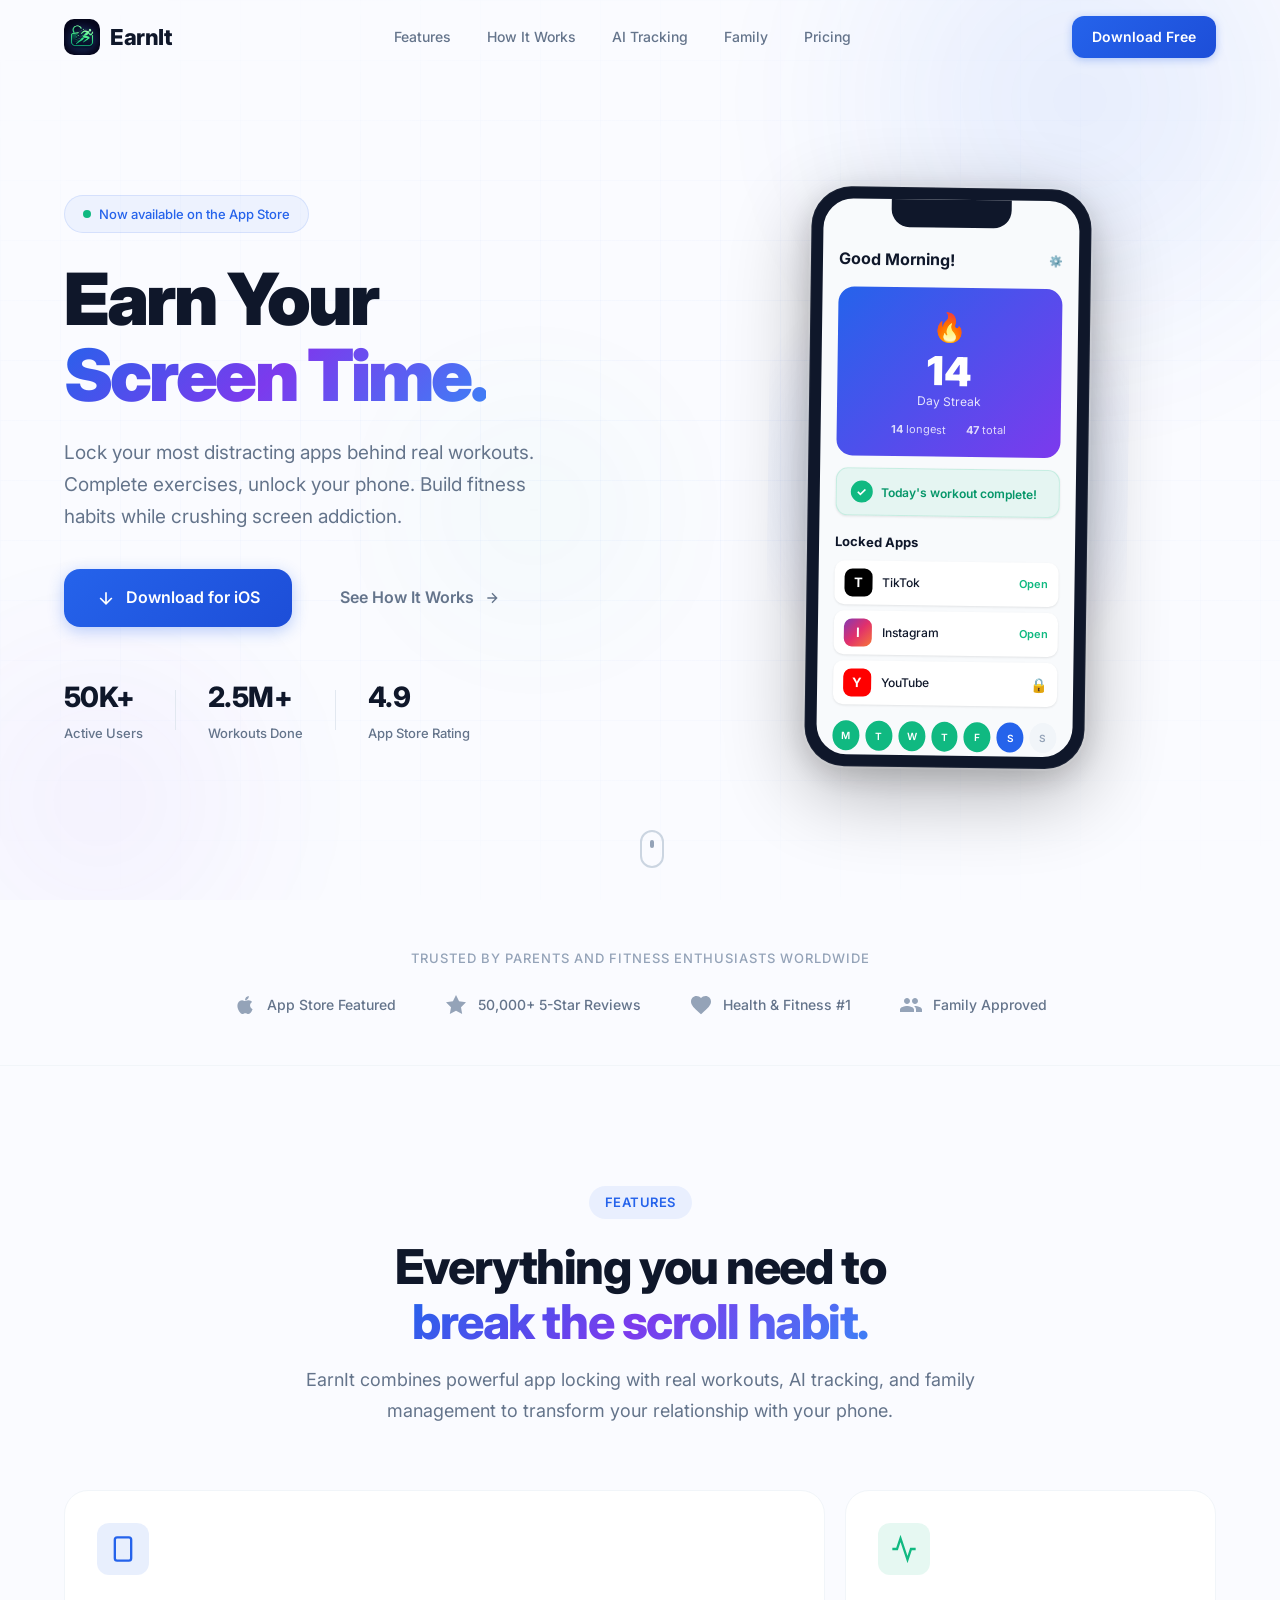
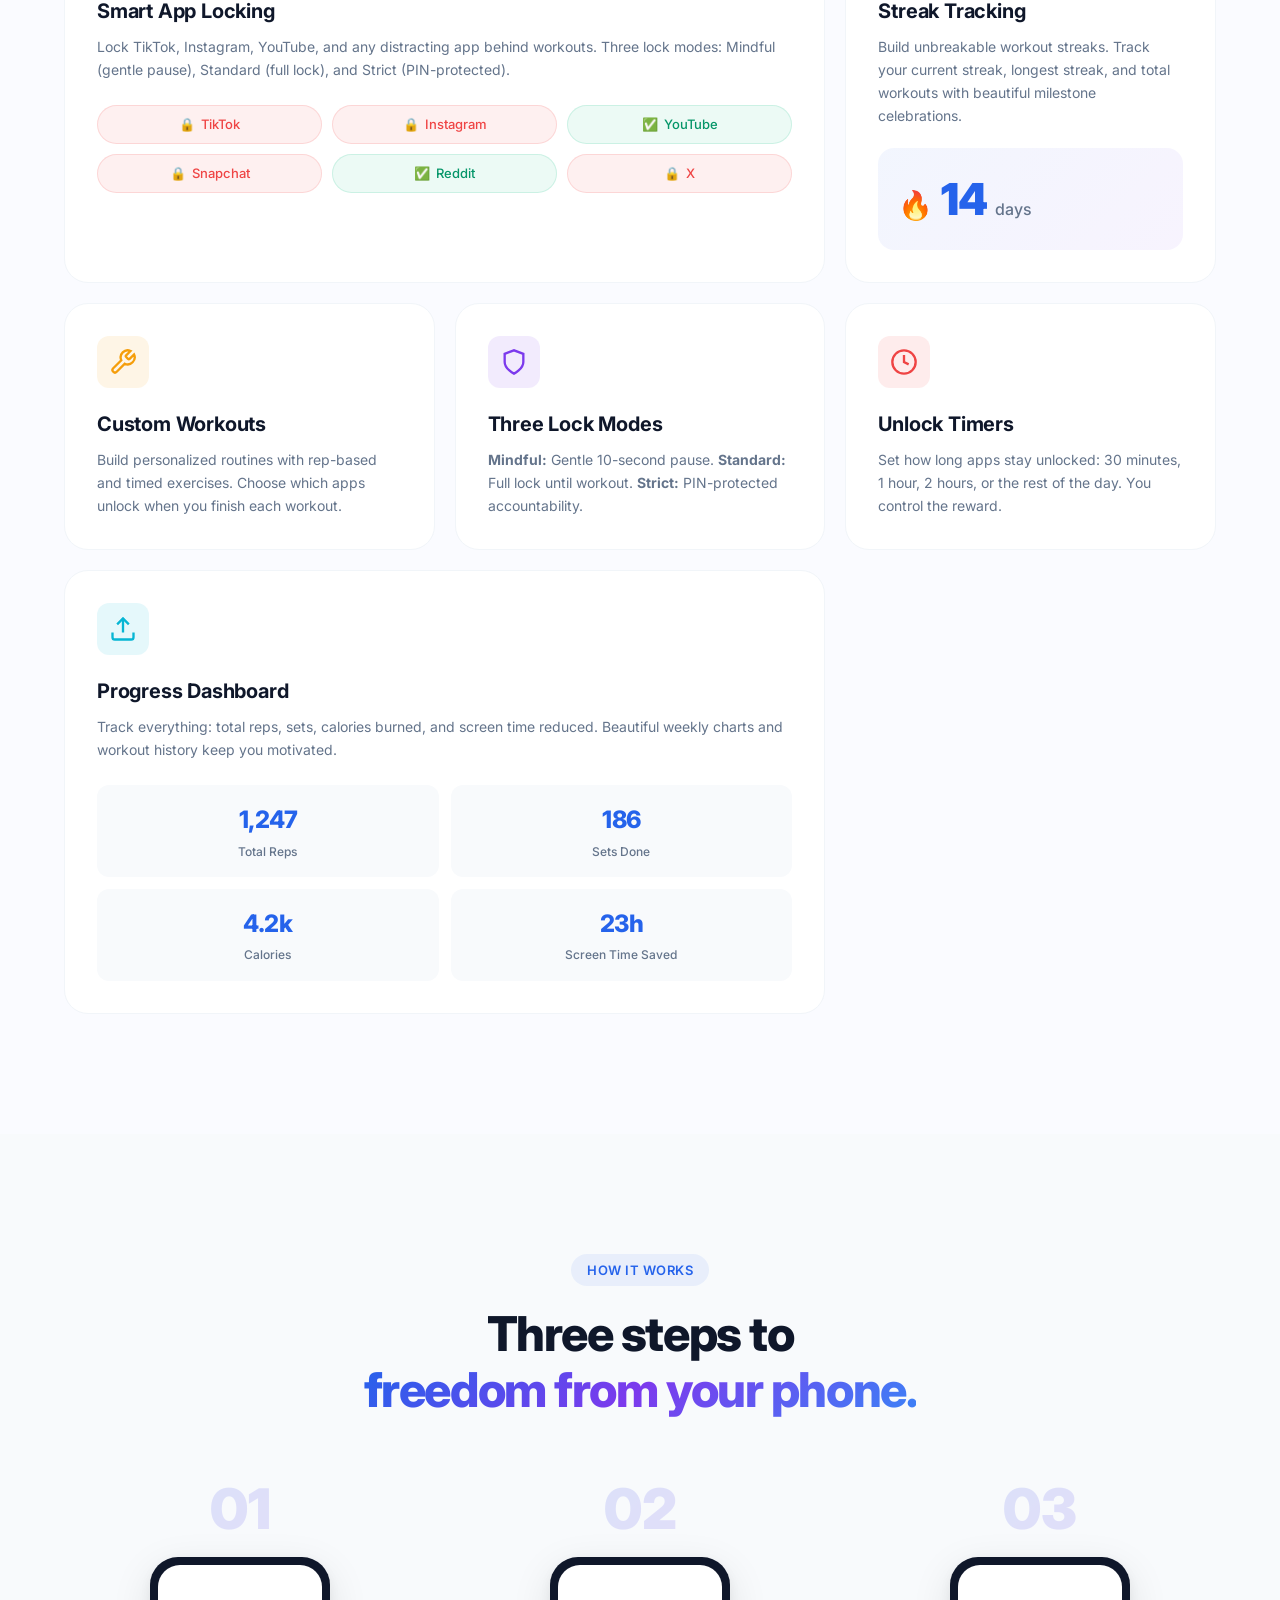
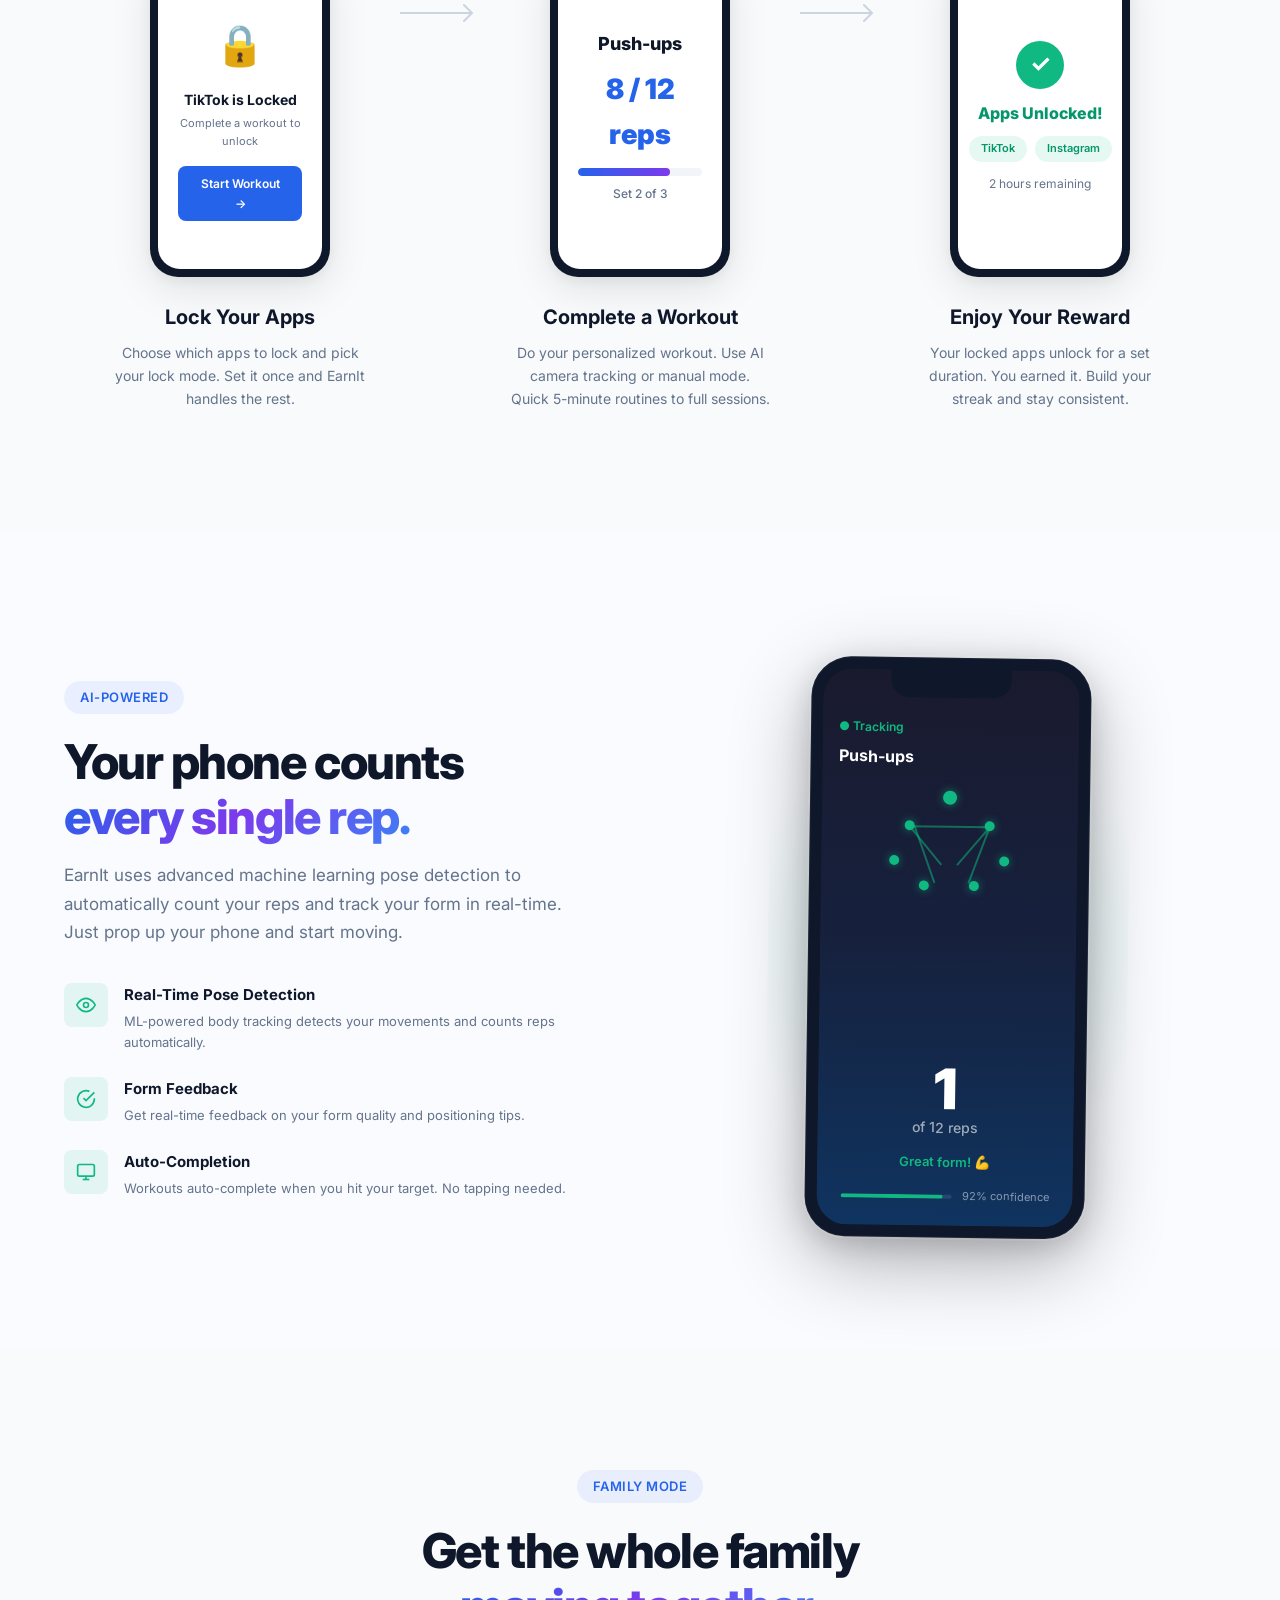
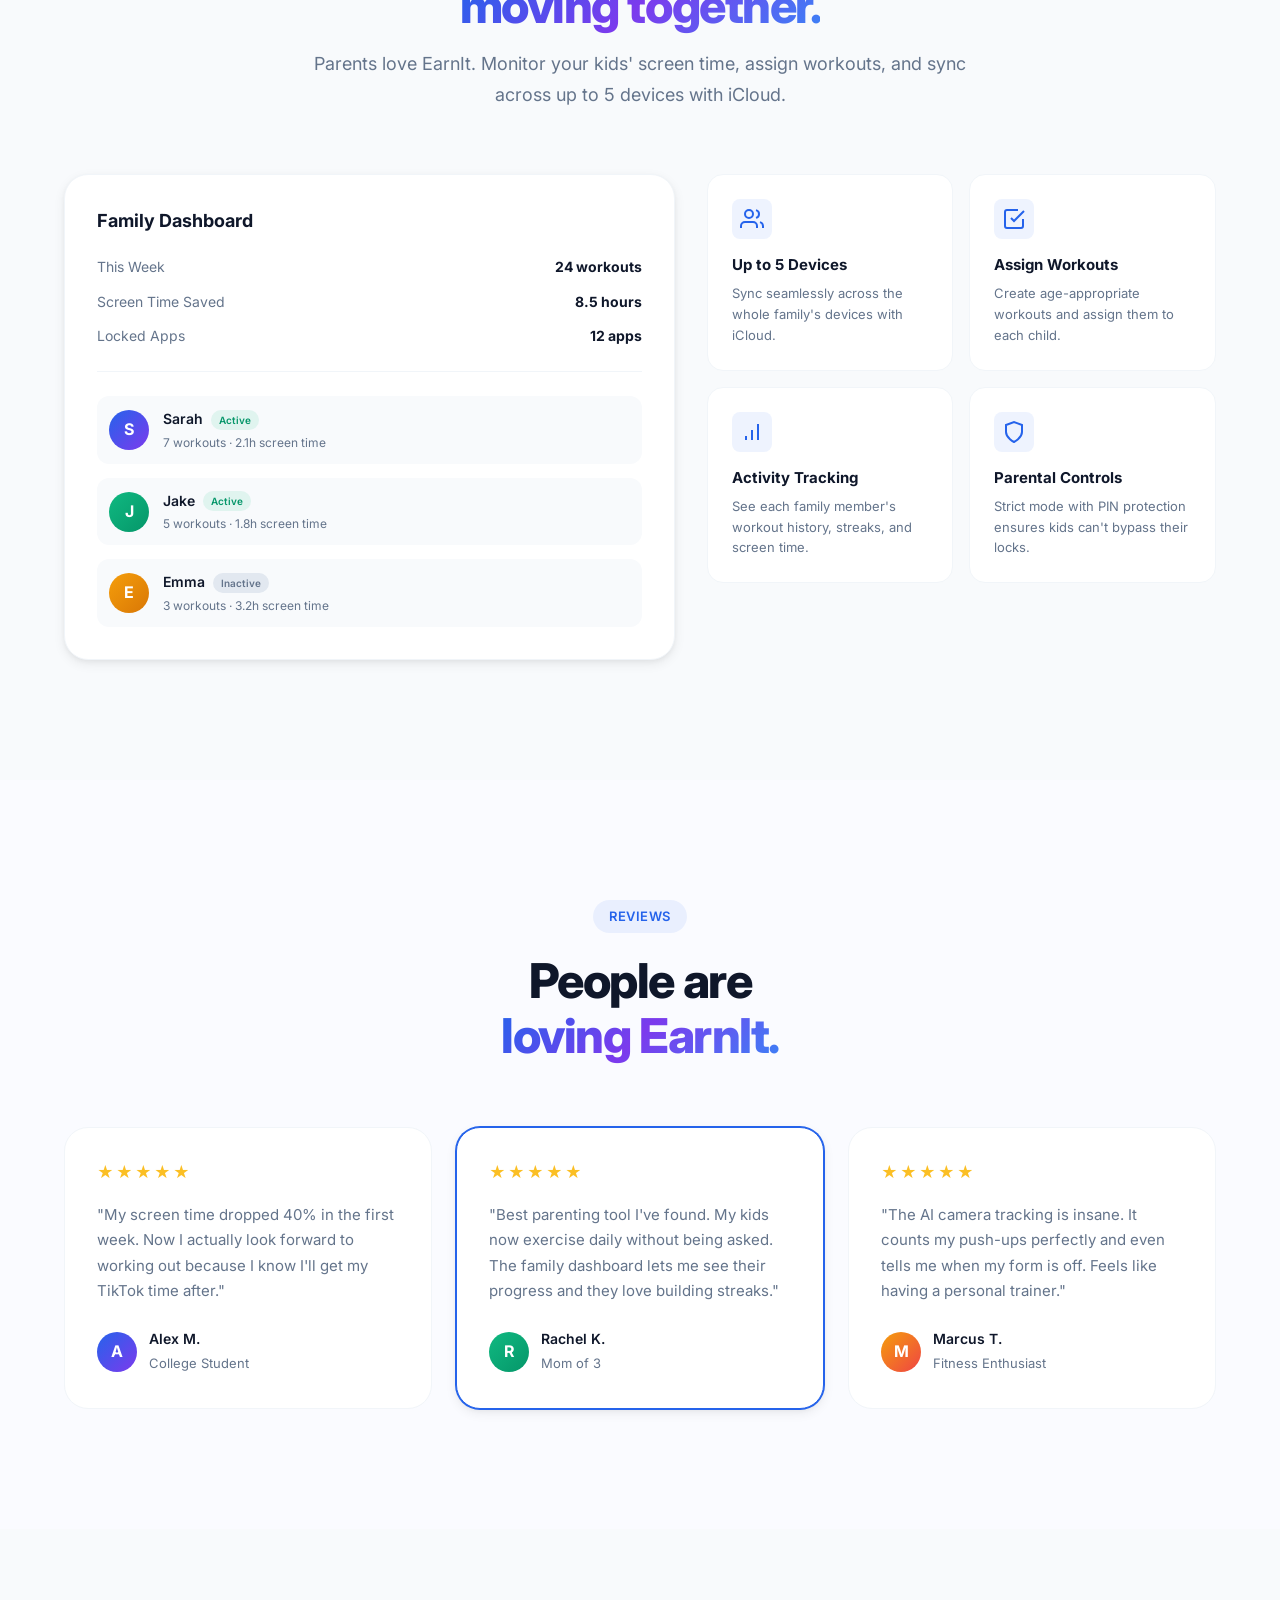
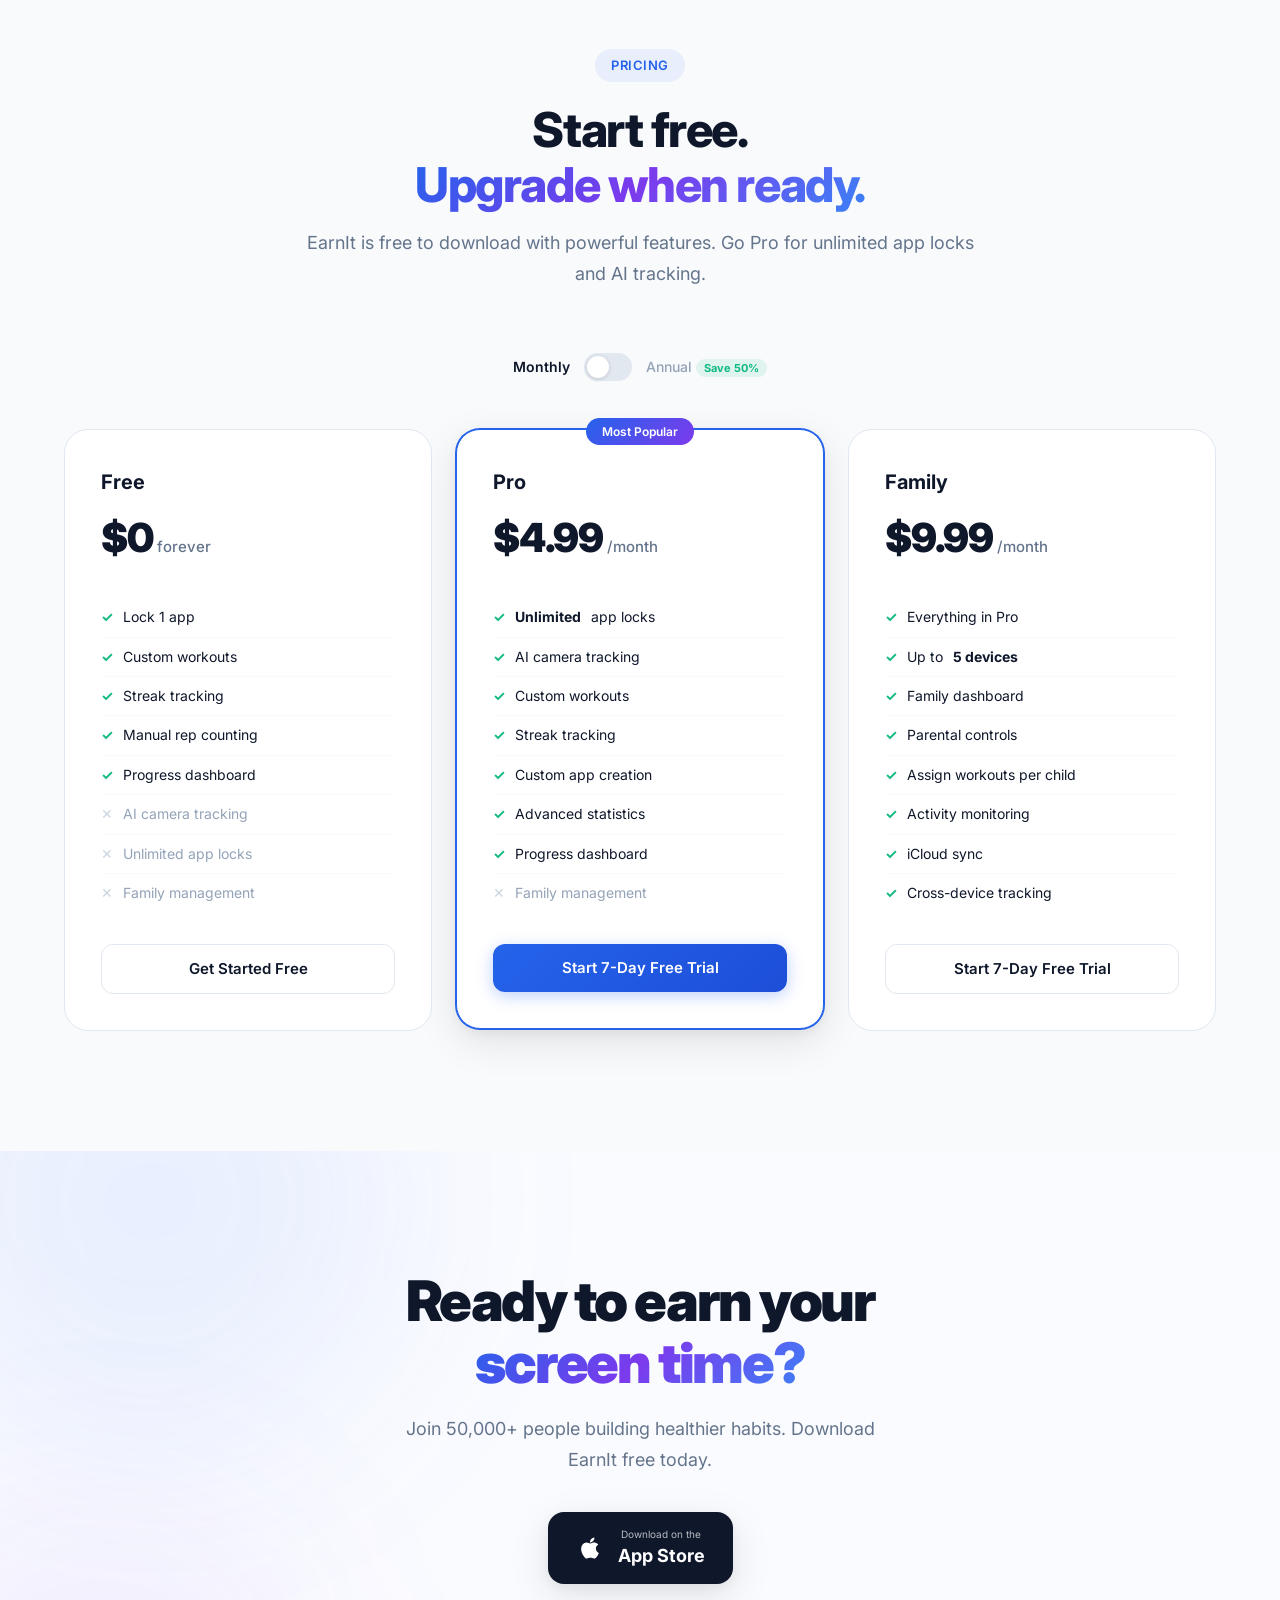
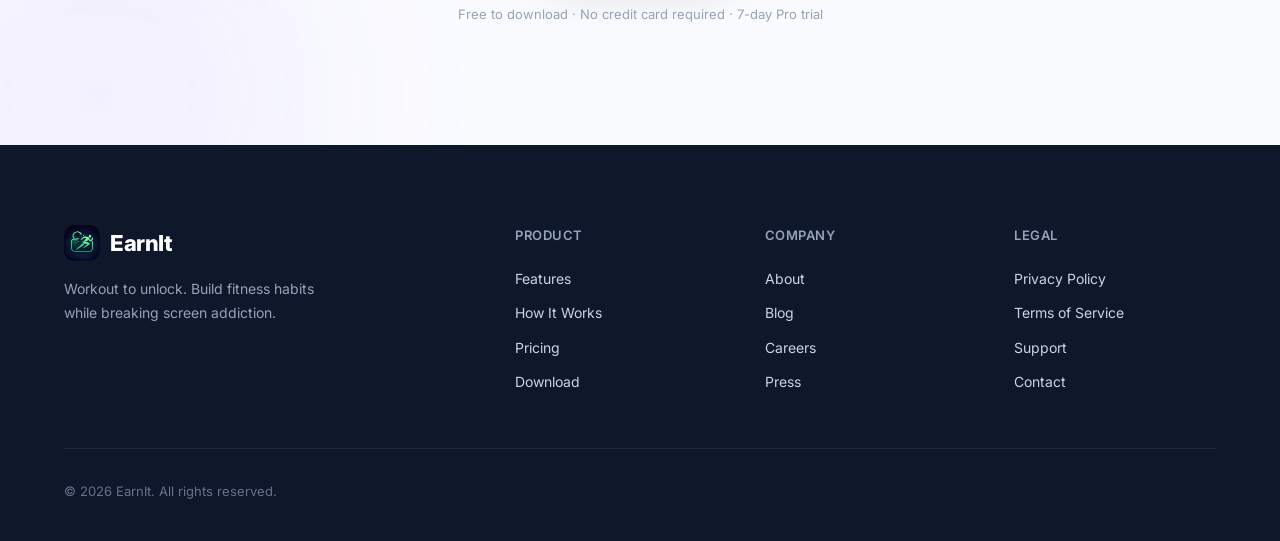
==== commit d9c5c1f0: "Add real App Store link across all pages Replace all index.html#download placeholder links with the " ====
--- a/index.html
+++ b/index.html
@@ -26,7 +26,7 @@
                 <a href="#family">Family</a>
                 <a href="#pricing">Pricing</a>
             </div>
-            <a href="#download" class="nav-cta">Download Free</a>
+            <a href="https://apps.apple.com/us/app/earnit-workout-to-unlock/id6760624453" class="nav-cta">Download Free</a>
             <button class="nav-toggle" id="navToggle" aria-label="Toggle menu">
                 <span></span>
                 <span></span>
@@ -57,7 +57,7 @@
                     Lock your most distracting apps behind real workouts. Complete exercises, unlock your phone. Build fitness habits while crushing screen addiction.
                 </p>
                 <div class="hero-actions">
-                    <a href="#download" class="btn btn-primary btn-lg">
+                    <a href="https://apps.apple.com/us/app/earnit-workout-to-unlock/id6760624453" class="btn btn-primary btn-lg">
                         <svg width="20" height="20" viewBox="0 0 24 24" fill="none" stroke="currentColor" stroke-width="2"><path d="M12 5v14M5 12l7 7 7-7"/></svg>
                         Download for iOS
                     </a>
@@ -611,7 +611,7 @@
                         <li class="disabled"><span class="x">✕</span> Unlimited app locks</li>
                         <li class="disabled"><span class="x">✕</span> Family management</li>
                     </ul>
-                    <a href="#download" class="btn btn-secondary btn-full">Get Started Free</a>
+                    <a href="https://apps.apple.com/us/app/earnit-workout-to-unlock/id6760624453" class="btn btn-secondary btn-full">Get Started Free</a>
                 </div>
                 <div class="pricing-card popular">
                     <div class="popular-badge">Most Popular</div>
@@ -632,7 +632,7 @@
                         <li><span class="check">✓</span> Progress dashboard</li>
                         <li class="disabled"><span class="x">✕</span> Family management</li>
                     </ul>
-                    <a href="#download" class="btn btn-primary btn-full">Start 7-Day Free Trial</a>
+                    <a href="https://apps.apple.com/us/app/earnit-workout-to-unlock/id6760624453" class="btn btn-primary btn-full">Start 7-Day Free Trial</a>
                 </div>
                 <div class="pricing-card">
                     <div class="pricing-card-header">
@@ -652,7 +652,7 @@
                         <li><span class="check">✓</span> iCloud sync</li>
                         <li><span class="check">✓</span> Cross-device tracking</li>
                     </ul>
-                    <a href="#download" class="btn btn-secondary btn-full">Start 7-Day Free Trial</a>
+                    <a href="https://apps.apple.com/us/app/earnit-workout-to-unlock/id6760624453" class="btn btn-secondary btn-full">Start 7-Day Free Trial</a>
                 </div>
             </div>
         </div>
@@ -669,7 +669,7 @@
                 <h2 class="download-title">Ready to earn your<br><span class="gradient-text">screen time?</span></h2>
                 <p class="download-subtitle">Join 50,000+ people building healthier habits. Download EarnIt free today.</p>
                 <div class="download-actions">
-                    <a href="#" class="app-store-btn">
+                    <a href="https://apps.apple.com/us/app/earnit-workout-to-unlock/id6760624453" class="app-store-btn">
                         <svg width="28" height="28" viewBox="0 0 24 24" fill="currentColor"><path d="M17.05 20.28c-.98.95-2.05.8-3.08.35-1.09-.46-2.09-.48-3.24 0-1.44.62-2.2.44-3.06-.35C2.79 15.25 3.51 7.59 9.05 7.31c1.35.07 2.29.74 3.08.8 1.18-.24 2.31-.93 3.57-.84 1.51.12 2.65.72 3.4 1.8-3.12 1.87-2.38 5.98.48 7.13-.57 1.5-1.31 2.99-2.54 4.09zM12.03 7.25c-.15-2.23 1.66-4.07 3.74-4.25.29 2.58-2.34 4.5-3.74 4.25z"/></svg>
                         <div>
                             <small>Download on the</small>
@@ -698,7 +698,7 @@
                     <a href="#features">Features</a>
                     <a href="#how-it-works">How It Works</a>
                     <a href="#pricing">Pricing</a>
-                    <a href="#download">Download</a>
+                    <a href="https://apps.apple.com/us/app/earnit-workout-to-unlock/id6760624453">Download</a>
                 </div>
                 <div class="footer-links">
                     <h4>Company</h4>
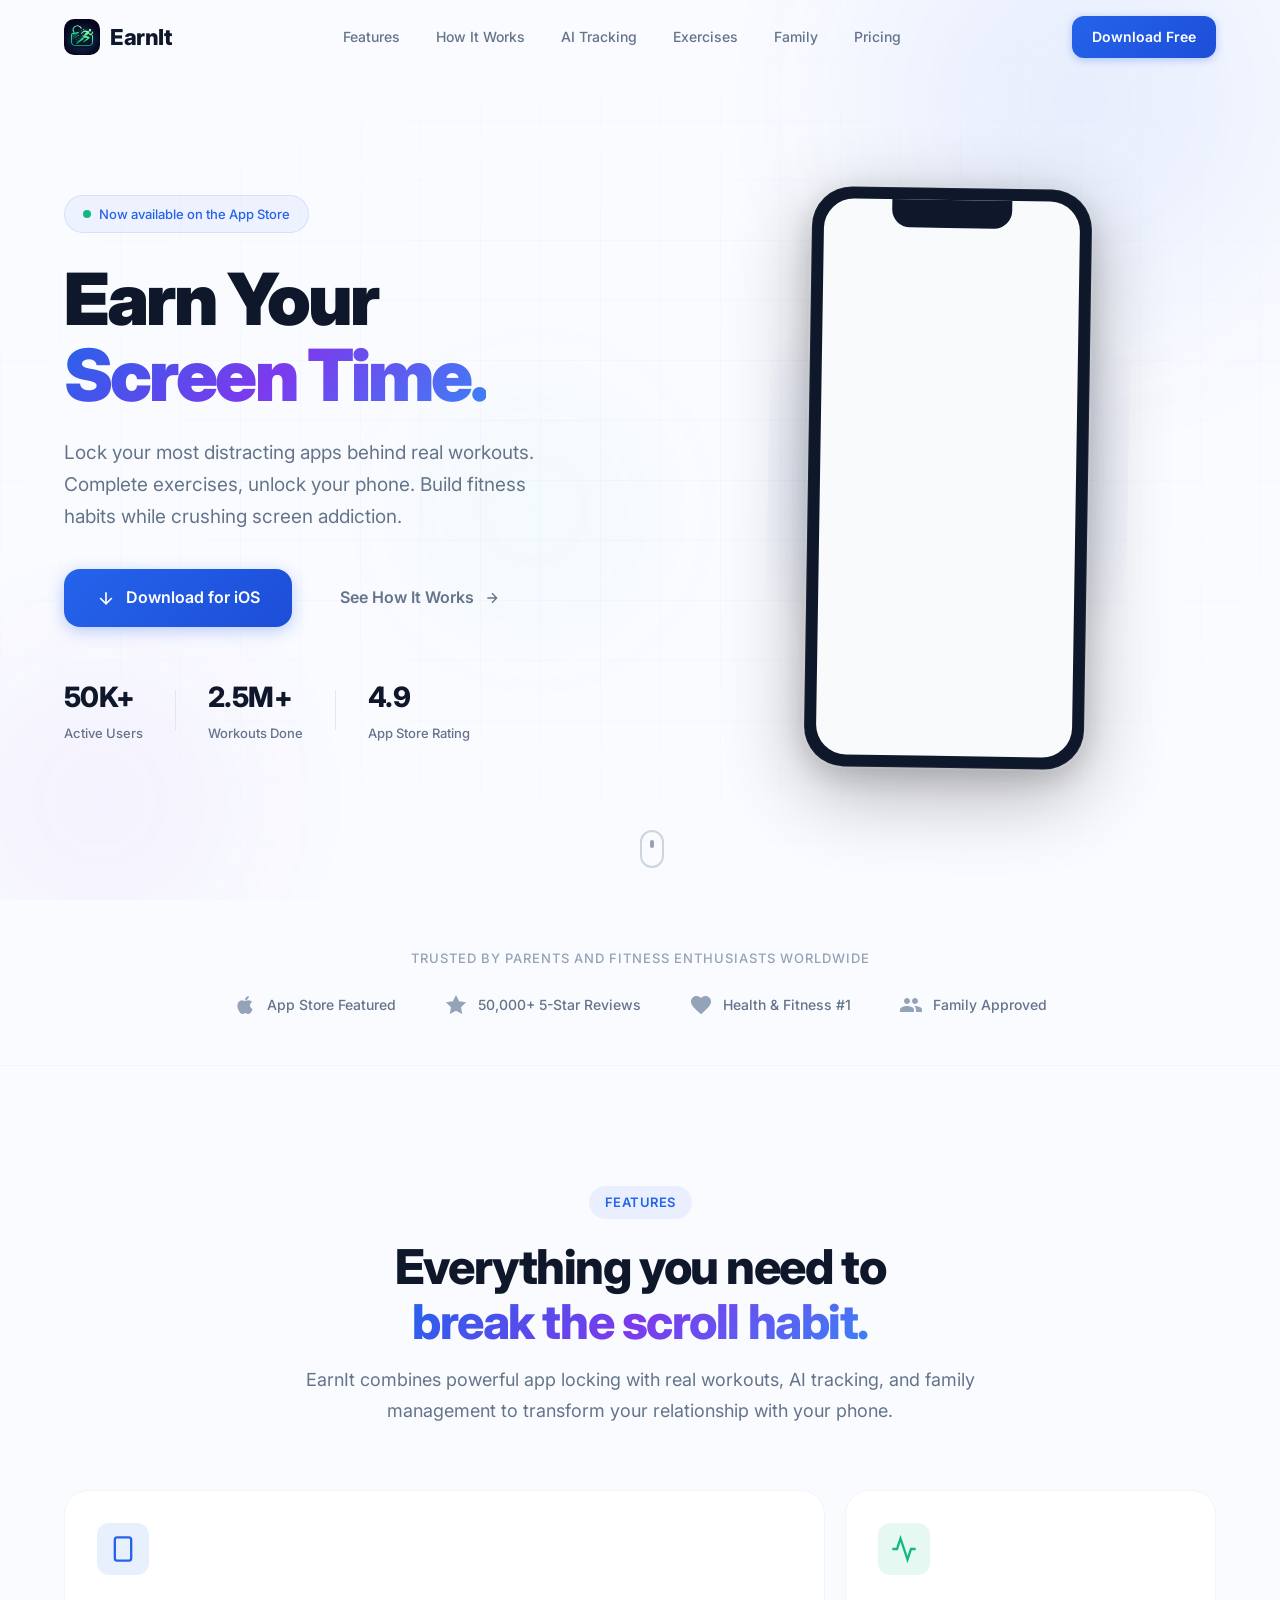
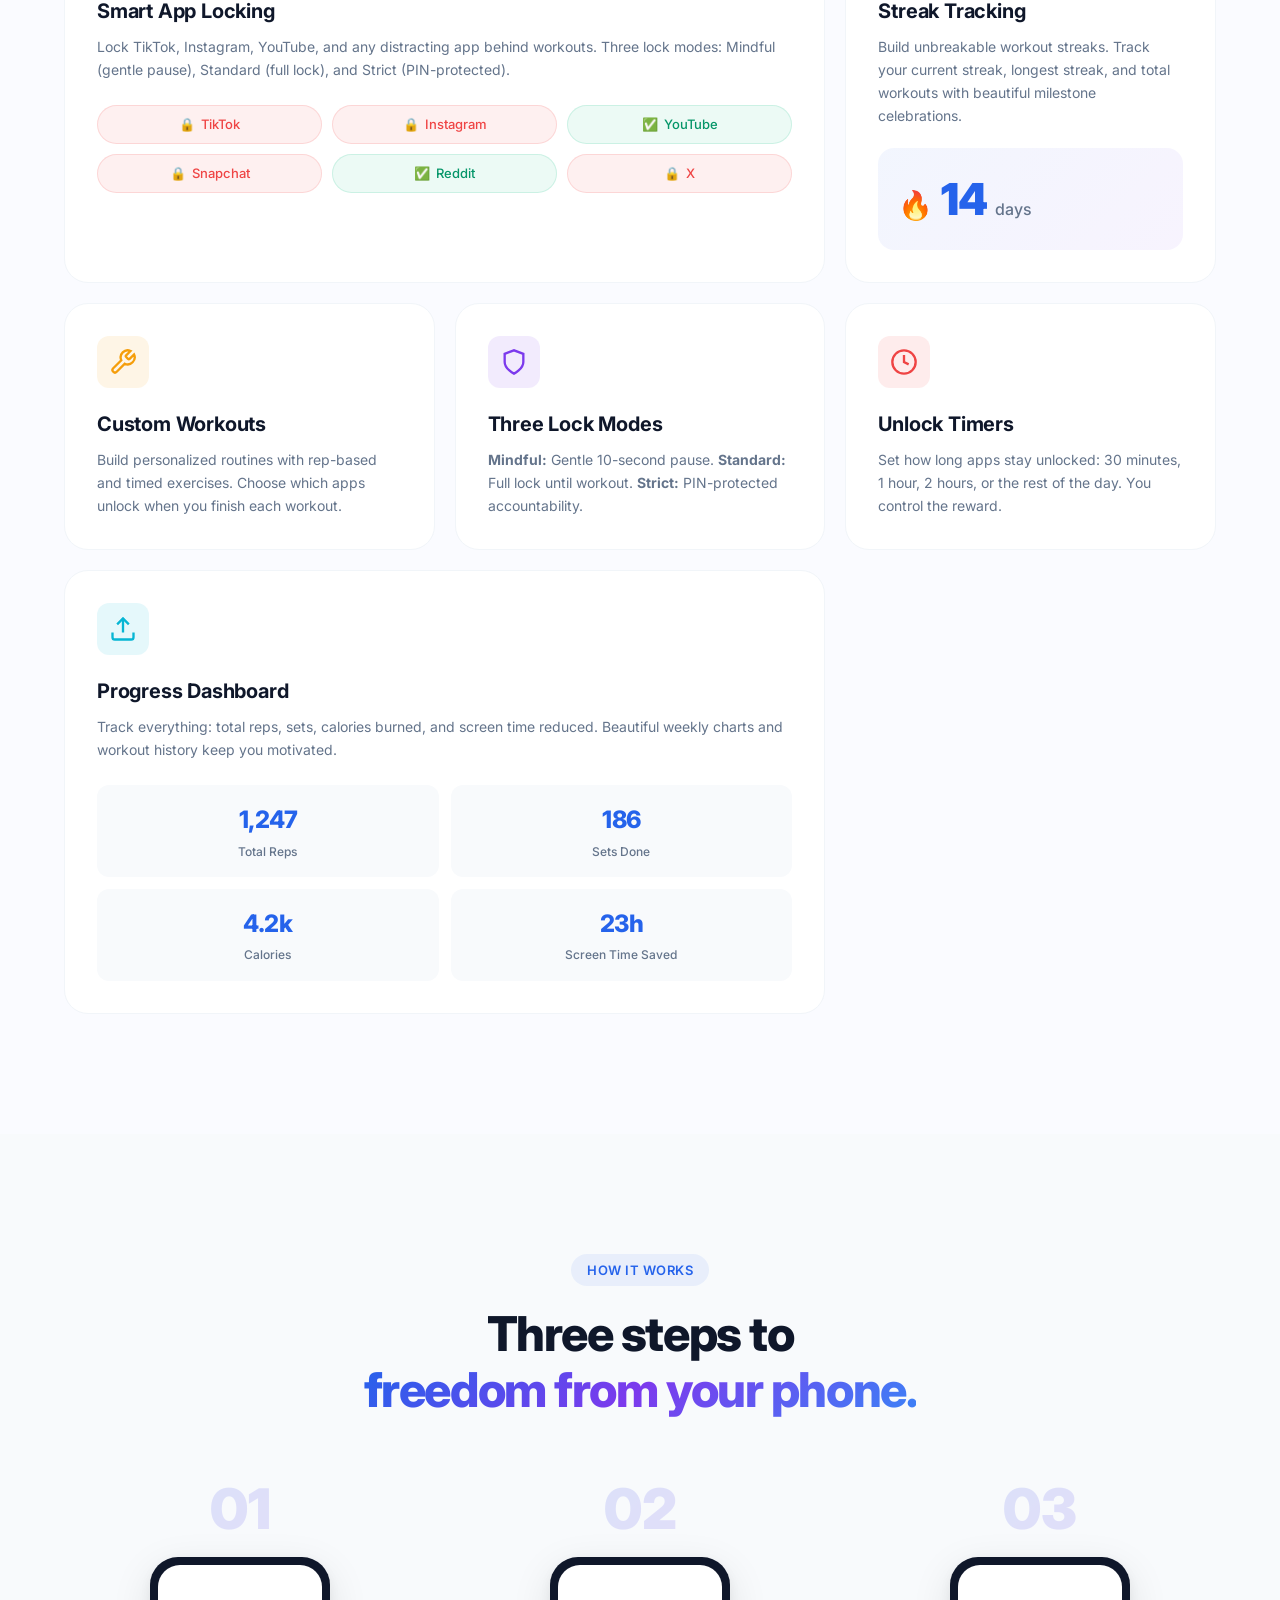
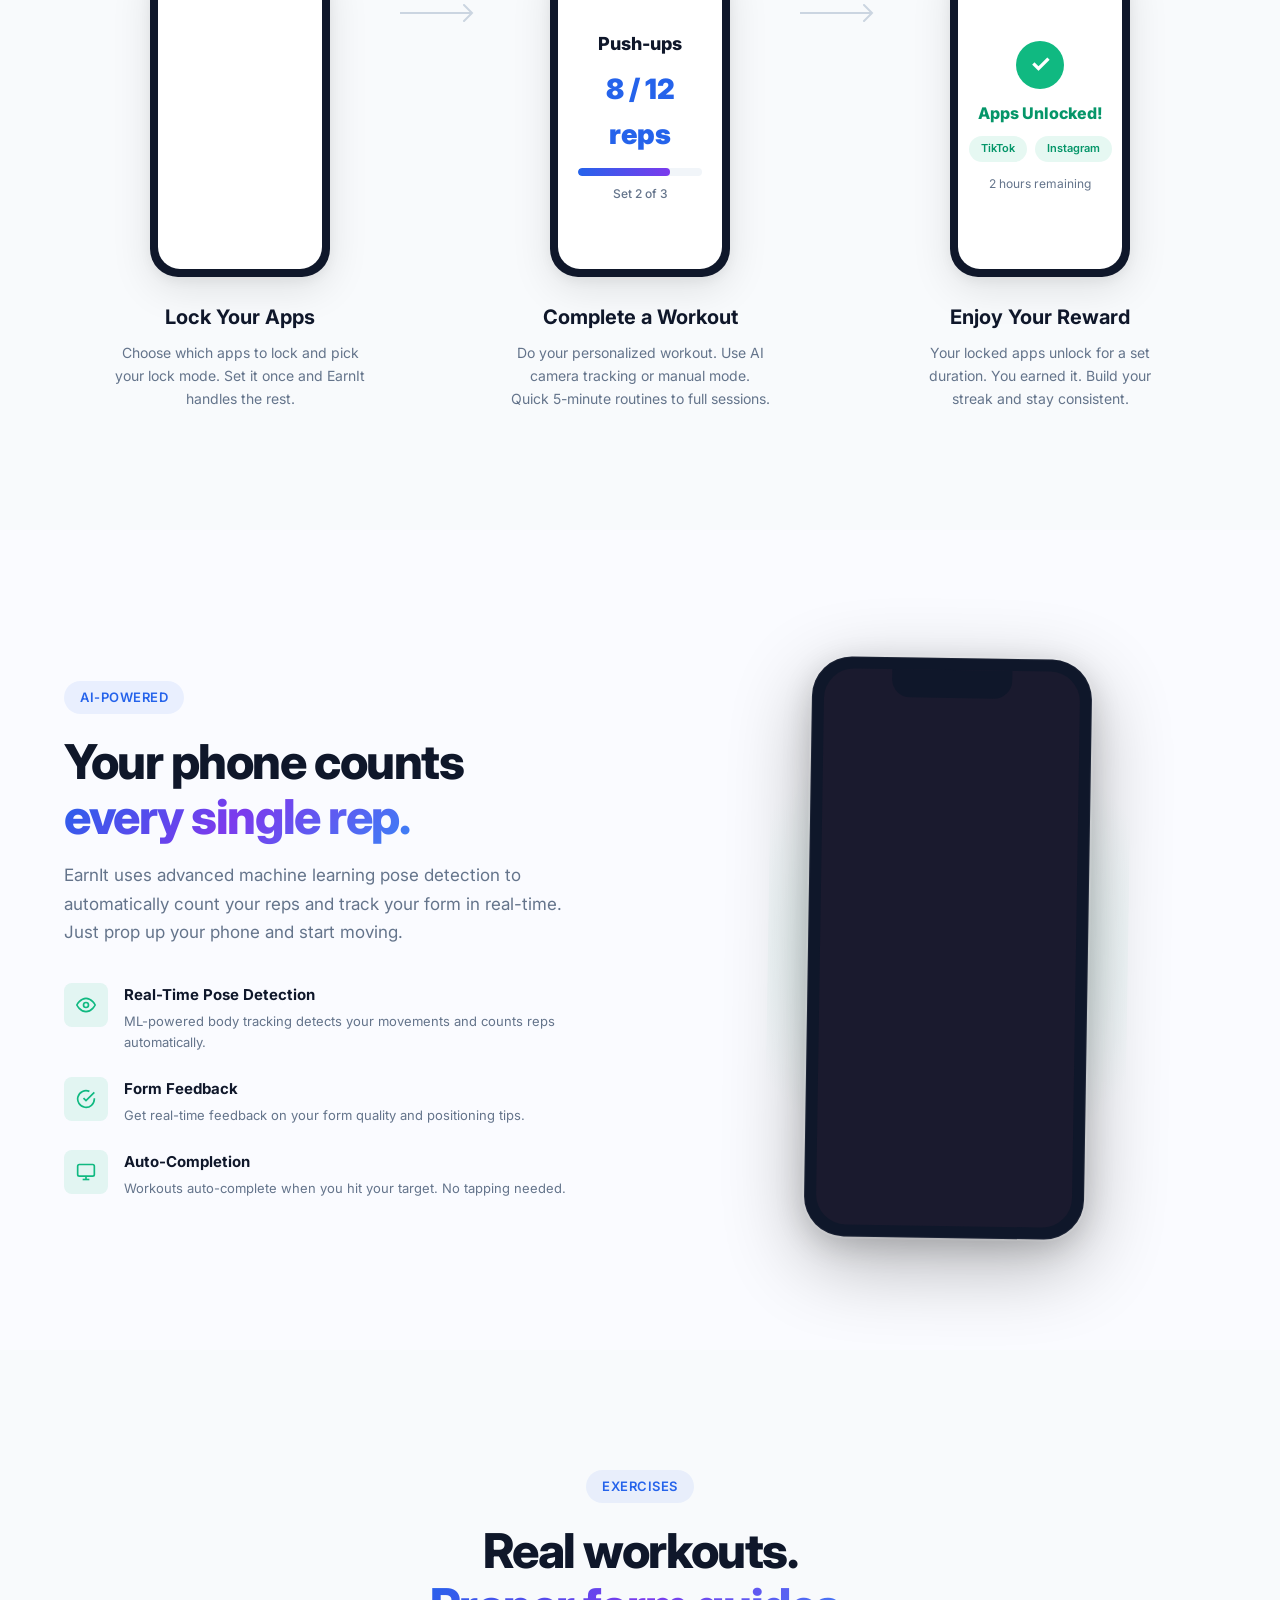
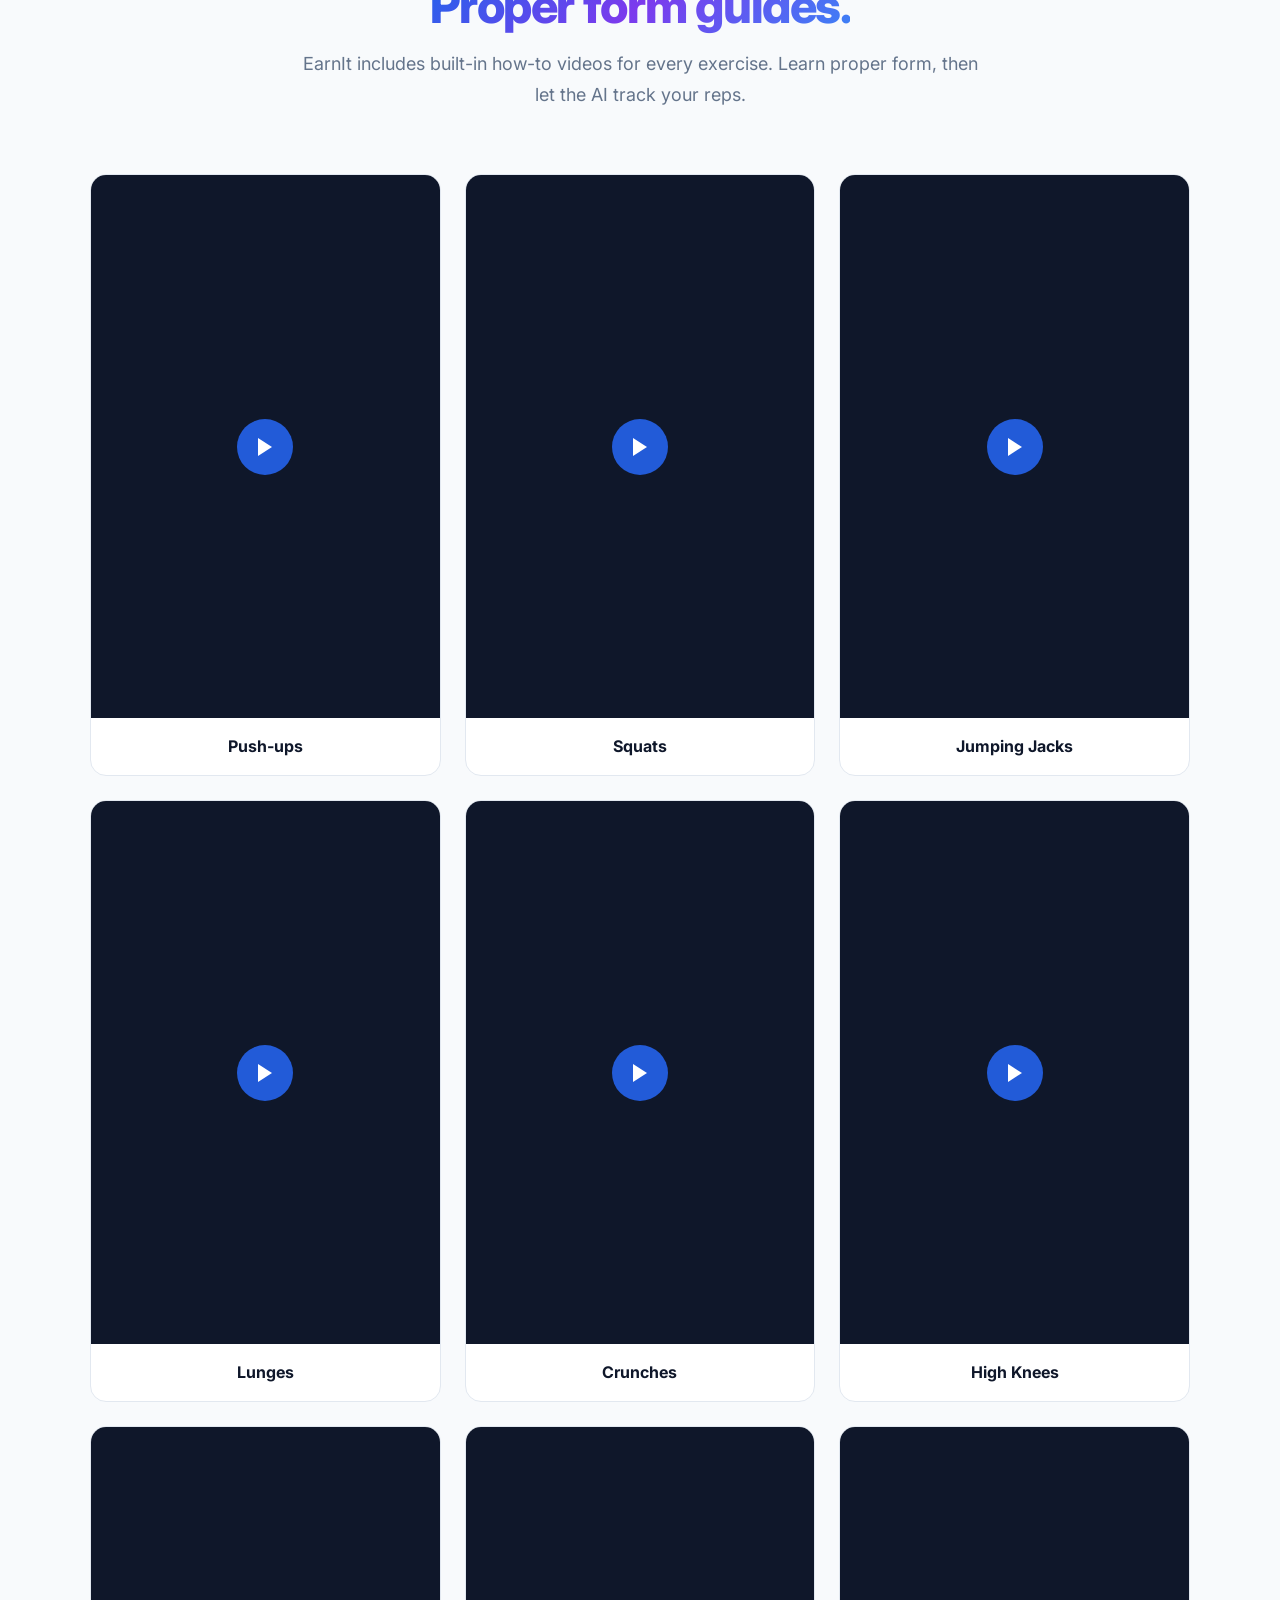
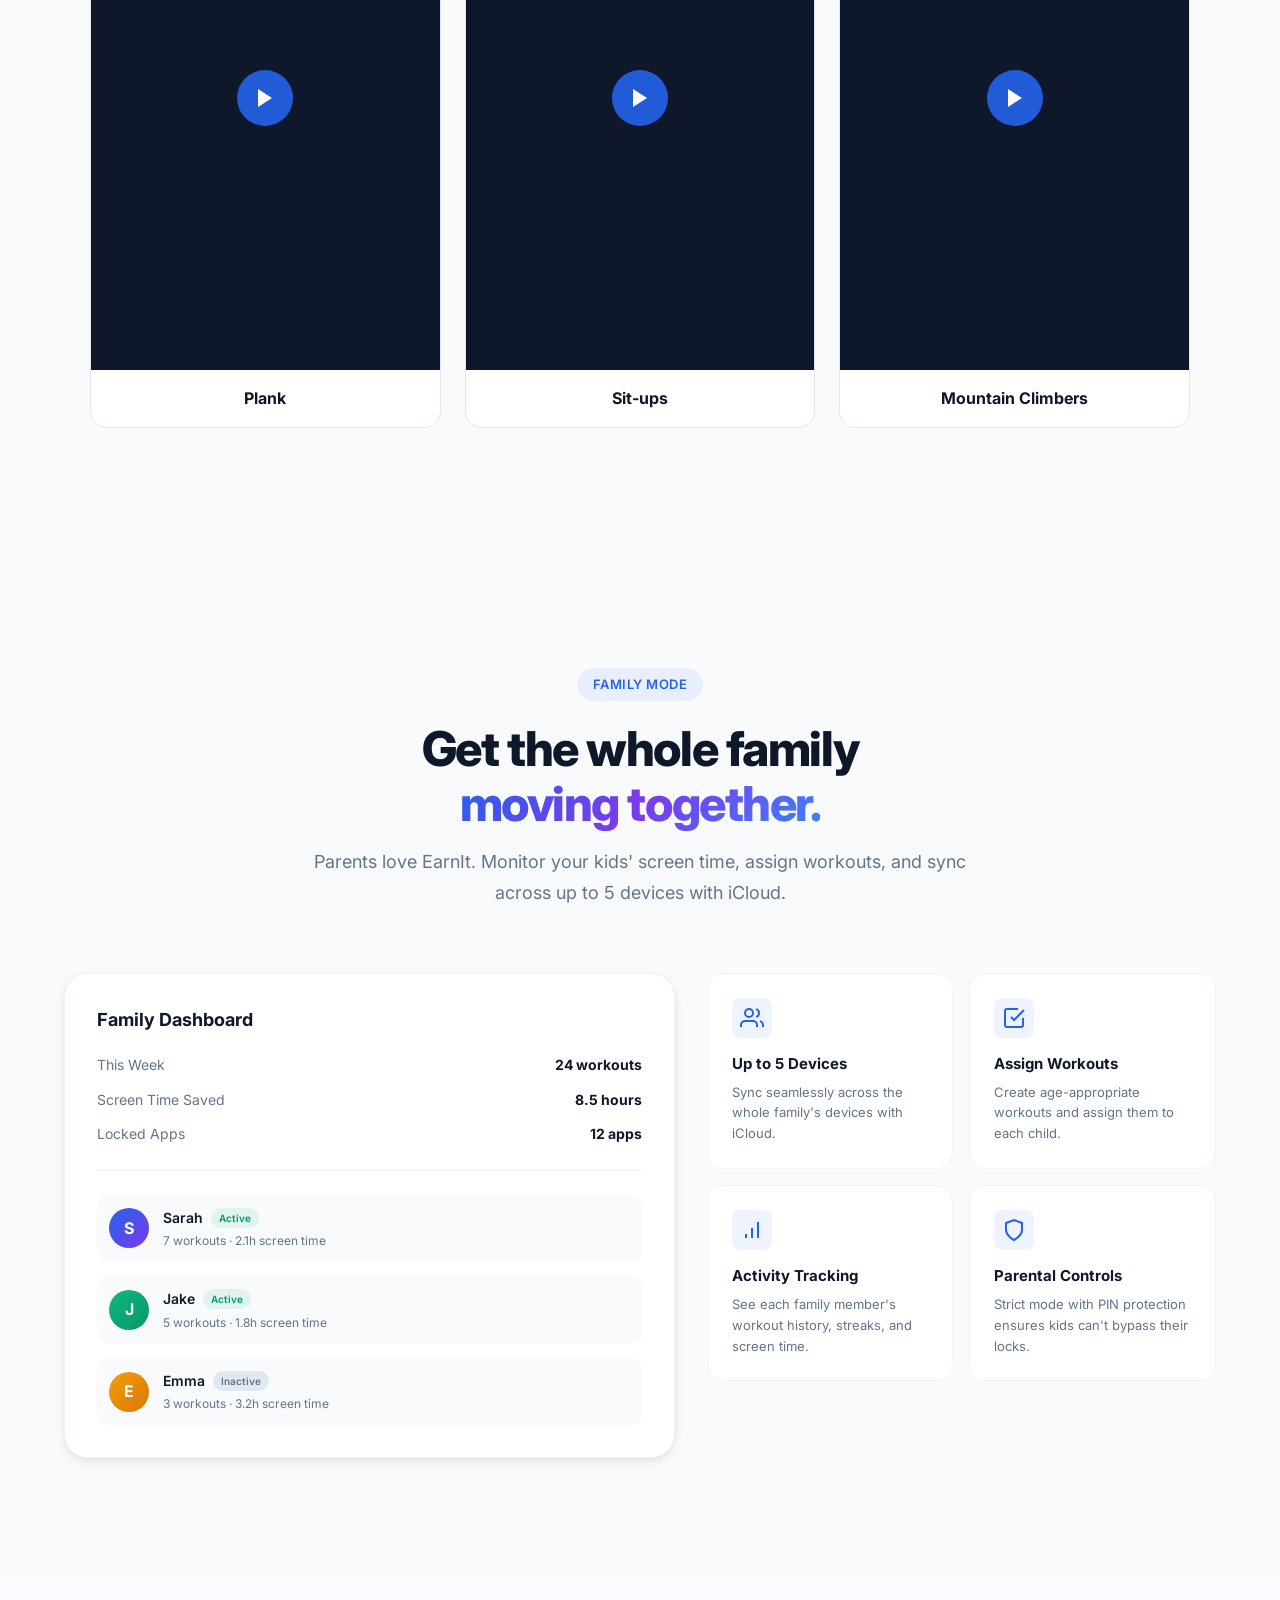
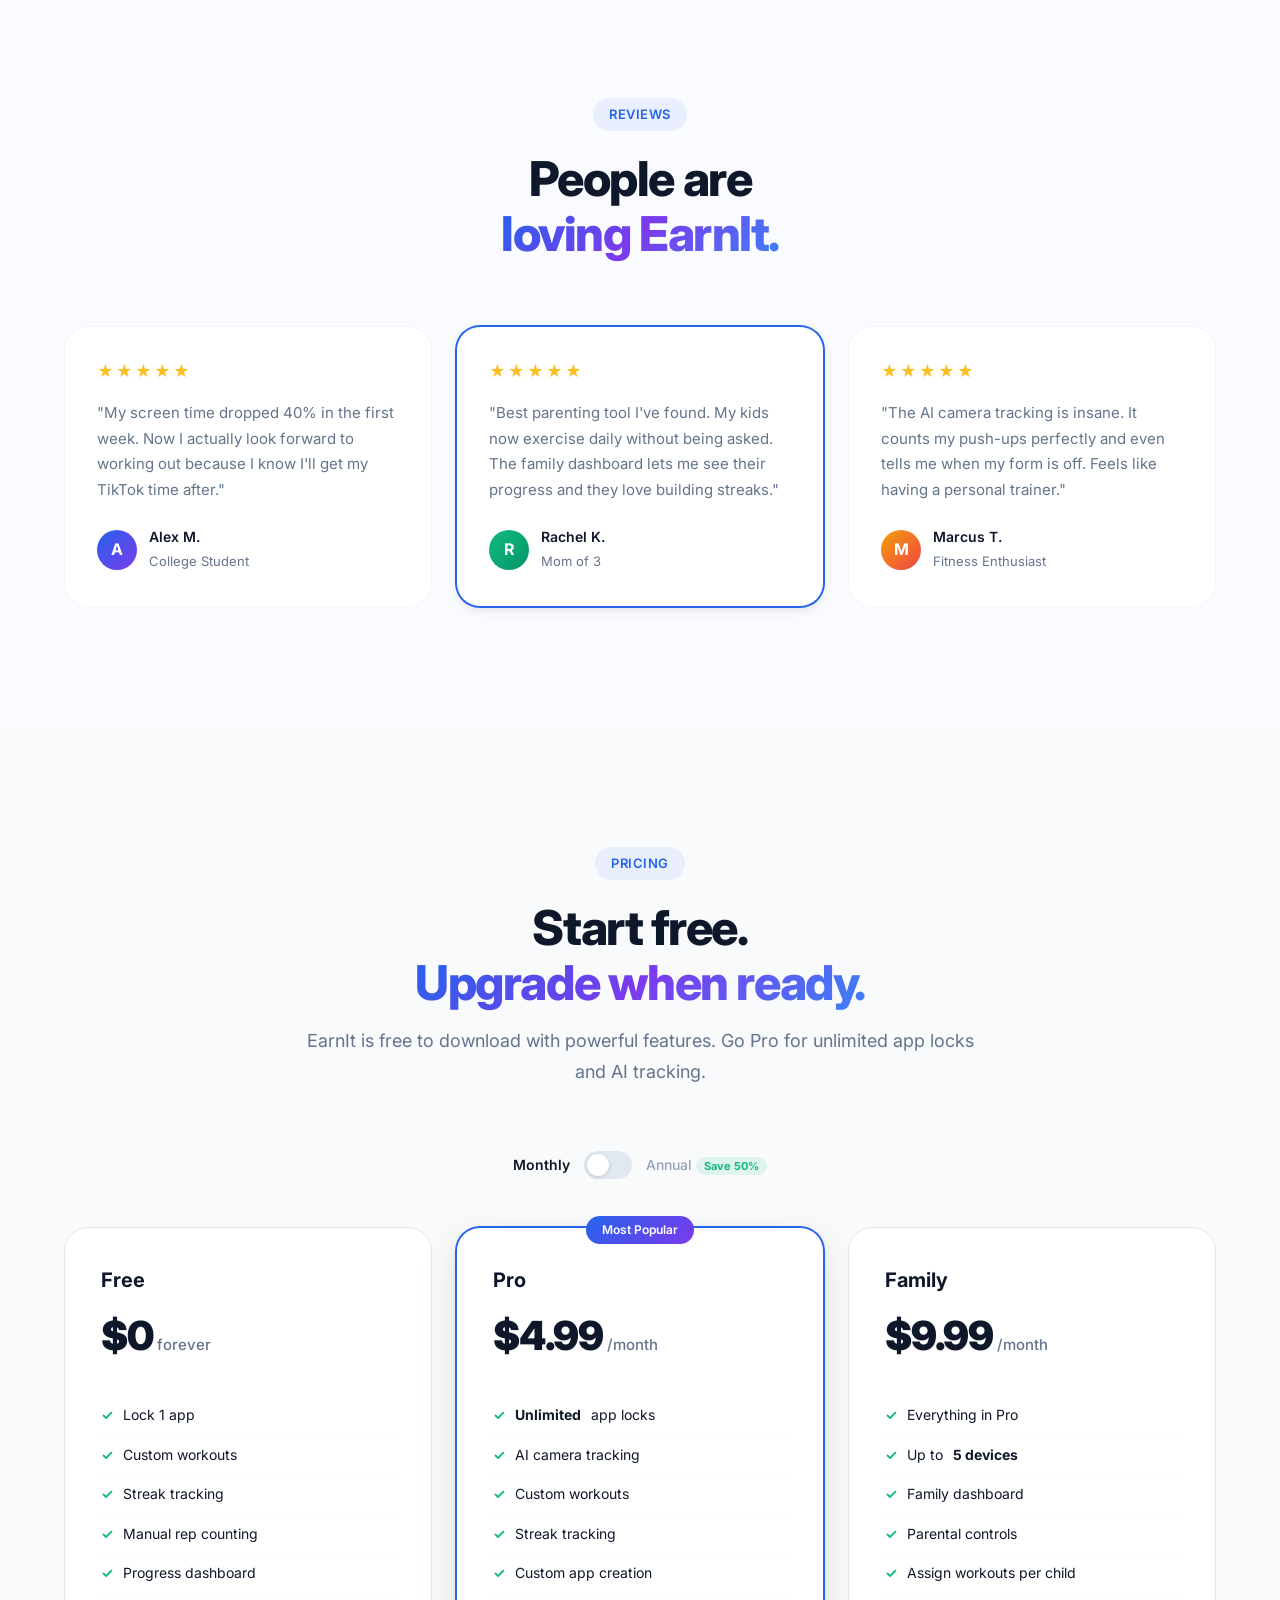
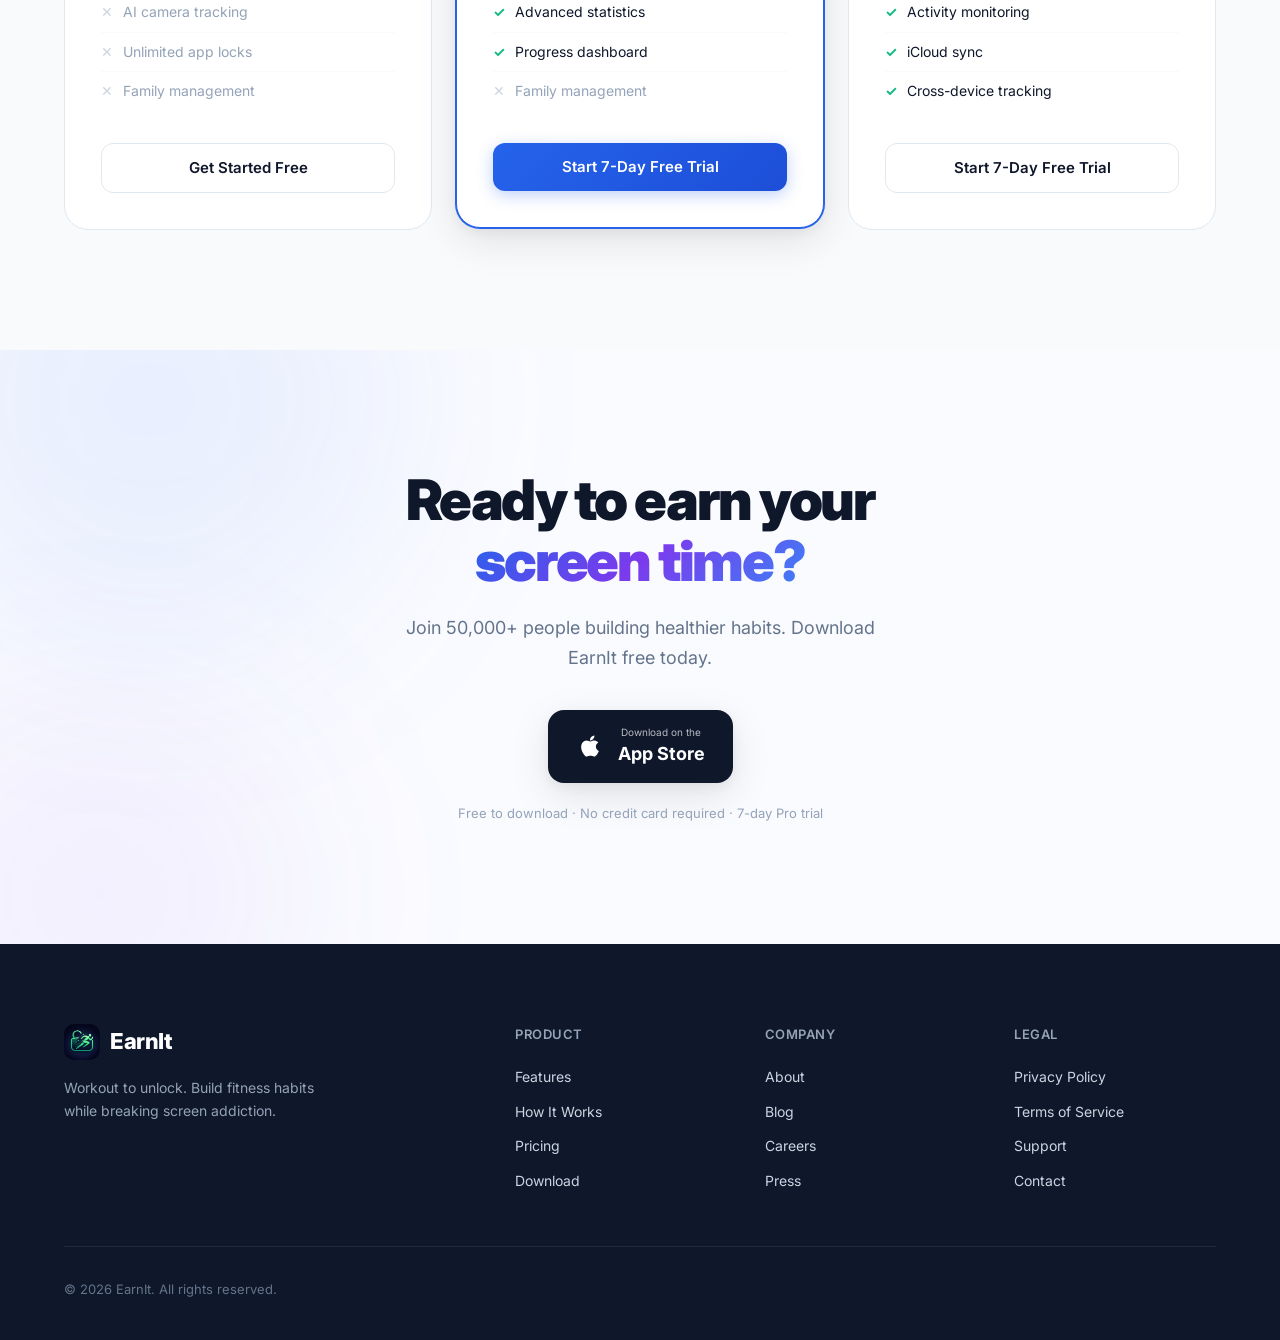
==== commit 1afddfe7: "Add exercise videos throughout the website - Hero: onboarding demo video in phone mockup - How It Wo" ====
--- a/index.html
+++ b/index.html
@@ -23,6 +23,7 @@
                 <a href="#features">Features</a>
                 <a href="#how-it-works">How It Works</a>
                 <a href="#ai-tracking">AI Tracking</a>
+                <a href="#exercises">Exercises</a>
                 <a href="#family">Family</a>
                 <a href="#pricing">Pricing</a>
             </div>
@@ -88,53 +89,9 @@
                     <div class="phone-frame">
                         <div class="phone-notch"></div>
                         <div class="phone-screen">
-                            <!-- Dashboard Screen -->
-                            <div class="screen-content">
-                                <div class="screen-header">
-                                    <span class="screen-greeting">Good Morning!</span>
-                                    <span class="screen-icon">⚙️</span>
-                                </div>
-                                <div class="screen-streak-card">
-                                    <div class="screen-streak-flame">🔥</div>
-                                    <div class="screen-streak-number">14</div>
-                                    <div class="screen-streak-label">Day Streak</div>
-                                    <div class="screen-streak-stats">
-                                        <div><strong>14</strong> longest</div>
-                                        <div><strong>47</strong> total</div>
-                                    </div>
-                                </div>
-                                <div class="screen-status-card done">
-                                    <span class="screen-check">✓</span>
-                                    <span>Today's workout complete!</span>
-                                </div>
-                                <div class="screen-section-title">Locked Apps</div>
-                                <div class="screen-apps">
-                                    <div class="screen-app unlocked">
-                                        <div class="screen-app-icon tiktok">T</div>
-                                        <span>TikTok</span>
-                                        <span class="screen-app-status open">Open</span>
-                                    </div>
-                                    <div class="screen-app unlocked">
-                                        <div class="screen-app-icon instagram">I</div>
-                                        <span>Instagram</span>
-                                        <span class="screen-app-status open">Open</span>
-                                    </div>
-                                    <div class="screen-app locked">
-                                        <div class="screen-app-icon youtube">Y</div>
-                                        <span>YouTube</span>
-                                        <span class="screen-app-status lock">🔒</span>
-                                    </div>
-                                </div>
-                                <div class="screen-week">
-                                    <div class="screen-day done">M</div>
-                                    <div class="screen-day done">T</div>
-                                    <div class="screen-day done">W</div>
-                                    <div class="screen-day done">T</div>
-                                    <div class="screen-day done">F</div>
-                                    <div class="screen-day current">S</div>
-                                    <div class="screen-day">S</div>
-                                </div>
-                            </div>
+                            <video class="phone-video" autoplay muted loop playsinline>
+                                <source src="videos/onboarding-demo.mp4" type="video/mp4">
+                            </video>
                         </div>
                     </div>
                     <div class="phone-glow"></div>
@@ -298,12 +255,9 @@
                     <div class="step-visual">
                         <div class="step-phone">
                             <div class="step-screen">
-                                <div class="lock-screen-demo">
-                                    <div class="lock-icon-big">🔒</div>
-                                    <div class="lock-title">TikTok is Locked</div>
-                                    <div class="lock-subtitle">Complete a workout to unlock</div>
-                                    <div class="lock-btn">Start Workout →</div>
-                                </div>
+                                <video class="step-video" autoplay muted loop playsinline>
+                                    <source src="videos/block-apps.mp4" type="video/mp4">
+                                </video>
                             </div>
                         </div>
                     </div>
@@ -404,42 +358,125 @@
                         <div class="phone-frame">
                             <div class="phone-notch"></div>
                             <div class="phone-screen ai-screen">
-                                <div class="camera-demo">
-                                    <div class="camera-bg"></div>
-                                    <div class="camera-overlay">
-                                        <div class="camera-status tracking">● Tracking</div>
-                                        <div class="camera-exercise">Push-ups</div>
-                                        <div class="pose-skeleton">
-                                            <div class="pose-joint head"></div>
-                                            <div class="pose-joint shoulder-l"></div>
-                                            <div class="pose-joint shoulder-r"></div>
-                                            <div class="pose-joint elbow-l"></div>
-                                            <div class="pose-joint elbow-r"></div>
-                                            <div class="pose-joint hip-l"></div>
-                                            <div class="pose-joint hip-r"></div>
-                                            <div class="pose-bone bone-1"></div>
-                                            <div class="pose-bone bone-2"></div>
-                                            <div class="pose-bone bone-3"></div>
-                                            <div class="pose-bone bone-4"></div>
-                                            <div class="pose-bone bone-5"></div>
-                                        </div>
-                                        <div class="camera-counter">
-                                            <div class="counter-number">8</div>
-                                            <div class="counter-label">of 12 reps</div>
-                                        </div>
-                                        <div class="camera-form">Great form! 💪</div>
-                                        <div class="camera-confidence">
-                                            <div class="confidence-bar">
-                                                <div class="confidence-fill" style="width: 92%"></div>
-                                            </div>
-                                            <span>92% confidence</span>
-                                        </div>
-                                    </div>
-                                </div>
+                                <video class="phone-video" autoplay muted loop playsinline>
+                                    <source src="videos/pushups.mp4" type="video/mp4">
+                                </video>
                             </div>
                         </div>
                         <div class="phone-glow green-glow"></div>
                     </div>
+                </div>
+            </div>
+        </div>
+    </section>
+
+    <!-- Exercises Section -->
+    <section class="exercises-section" id="exercises">
+        <div class="container">
+            <div class="section-header">
+                <span class="section-tag">Exercises</span>
+                <h2 class="section-title">Real workouts.<br><span class="gradient-text">Proper form guides.</span></h2>
+                <p class="section-subtitle">EarnIt includes built-in how-to videos for every exercise. Learn proper form, then let the AI track your reps.</p>
+            </div>
+            <div class="exercises-grid">
+                <div class="exercise-card">
+                    <div class="exercise-video-wrapper">
+                        <video class="exercise-video" muted loop playsinline preload="metadata">
+                            <source src="videos/pushups.mp4" type="video/mp4">
+                        </video>
+                        <div class="exercise-play-btn">
+                            <svg width="24" height="24" viewBox="0 0 24 24" fill="white"><polygon points="5,3 19,12 5,21"/></svg>
+                        </div>
+                    </div>
+                    <h4>Push-ups</h4>
+                </div>
+                <div class="exercise-card">
+                    <div class="exercise-video-wrapper">
+                        <video class="exercise-video" muted loop playsinline preload="metadata">
+                            <source src="videos/squats.mp4" type="video/mp4">
+                        </video>
+                        <div class="exercise-play-btn">
+                            <svg width="24" height="24" viewBox="0 0 24 24" fill="white"><polygon points="5,3 19,12 5,21"/></svg>
+                        </div>
+                    </div>
+                    <h4>Squats</h4>
+                </div>
+                <div class="exercise-card">
+                    <div class="exercise-video-wrapper">
+                        <video class="exercise-video" muted loop playsinline preload="metadata">
+                            <source src="videos/jumping-jacks.mp4" type="video/mp4">
+                        </video>
+                        <div class="exercise-play-btn">
+                            <svg width="24" height="24" viewBox="0 0 24 24" fill="white"><polygon points="5,3 19,12 5,21"/></svg>
+                        </div>
+                    </div>
+                    <h4>Jumping Jacks</h4>
+                </div>
+                <div class="exercise-card">
+                    <div class="exercise-video-wrapper">
+                        <video class="exercise-video" muted loop playsinline preload="metadata">
+                            <source src="videos/lunges.mp4" type="video/mp4">
+                        </video>
+                        <div class="exercise-play-btn">
+                            <svg width="24" height="24" viewBox="0 0 24 24" fill="white"><polygon points="5,3 19,12 5,21"/></svg>
+                        </div>
+                    </div>
+                    <h4>Lunges</h4>
+                </div>
+                <div class="exercise-card">
+                    <div class="exercise-video-wrapper">
+                        <video class="exercise-video" muted loop playsinline preload="metadata">
+                            <source src="videos/crunches.mp4" type="video/mp4">
+                        </video>
+                        <div class="exercise-play-btn">
+                            <svg width="24" height="24" viewBox="0 0 24 24" fill="white"><polygon points="5,3 19,12 5,21"/></svg>
+                        </div>
+                    </div>
+                    <h4>Crunches</h4>
+                </div>
+                <div class="exercise-card">
+                    <div class="exercise-video-wrapper">
+                        <video class="exercise-video" muted loop playsinline preload="metadata">
+                            <source src="videos/high-knees.mp4" type="video/mp4">
+                        </video>
+                        <div class="exercise-play-btn">
+                            <svg width="24" height="24" viewBox="0 0 24 24" fill="white"><polygon points="5,3 19,12 5,21"/></svg>
+                        </div>
+                    </div>
+                    <h4>High Knees</h4>
+                </div>
+                <div class="exercise-card">
+                    <div class="exercise-video-wrapper">
+                        <video class="exercise-video" muted loop playsinline preload="metadata">
+                            <source src="videos/plank.mp4" type="video/mp4">
+                        </video>
+                        <div class="exercise-play-btn">
+                            <svg width="24" height="24" viewBox="0 0 24 24" fill="white"><polygon points="5,3 19,12 5,21"/></svg>
+                        </div>
+                    </div>
+                    <h4>Plank</h4>
+                </div>
+                <div class="exercise-card">
+                    <div class="exercise-video-wrapper">
+                        <video class="exercise-video" muted loop playsinline preload="metadata">
+                            <source src="videos/situps.mp4" type="video/mp4">
+                        </video>
+                        <div class="exercise-play-btn">
+                            <svg width="24" height="24" viewBox="0 0 24 24" fill="white"><polygon points="5,3 19,12 5,21"/></svg>
+                        </div>
+                    </div>
+                    <h4>Sit-ups</h4>
+                </div>
+                <div class="exercise-card">
+                    <div class="exercise-video-wrapper">
+                        <video class="exercise-video" muted loop playsinline preload="metadata">
+                            <source src="videos/mountain-climber.mp4" type="video/mp4">
+                        </video>
+                        <div class="exercise-play-btn">
+                            <svg width="24" height="24" viewBox="0 0 24 24" fill="white"><polygon points="5,3 19,12 5,21"/></svg>
+                        </div>
+                    </div>
+                    <h4>Mountain Climbers</h4>
                 </div>
             </div>
         </div>
--- a/styles.css
+++ b/styles.css
@@ -2096,4 +2096,117 @@
         width: 240px;
         height: 500px;
     }
-}
+
+    .exercises-grid {
+        grid-template-columns: repeat(2, 1fr) !important;
+    }
+}
+
+/* --- Video Styles --- */
+.phone-video {
+    width: 100%;
+    height: 100%;
+    object-fit: cover;
+    display: block;
+}
+
+.step-video {
+    width: 100%;
+    height: 100%;
+    object-fit: cover;
+    display: block;
+    border-radius: 22px;
+}
+
+/* --- Exercises Section --- */
+.exercises-section {
+    padding: 120px 0;
+    background: var(--gray-50);
+}
+
+.exercises-grid {
+    display: grid;
+    grid-template-columns: repeat(3, 1fr);
+    gap: 24px;
+    max-width: 1100px;
+    margin: 0 auto;
+}
+
+.exercise-card {
+    background: var(--card-bg);
+    border: 1px solid var(--gray-200);
+    border-radius: var(--radius-lg);
+    overflow: hidden;
+    transition: transform var(--transition), box-shadow var(--transition);
+    cursor: pointer;
+}
+
+.exercise-card:hover {
+    transform: translateY(-6px);
+    box-shadow: var(--shadow-xl);
+}
+
+.exercise-card:hover .exercise-play-btn {
+    opacity: 0;
+}
+
+.exercise-card:hover .exercise-video {
+    opacity: 1;
+}
+
+.exercise-video-wrapper {
+    position: relative;
+    aspect-ratio: 9 / 14;
+    overflow: hidden;
+    background: var(--gray-900);
+}
+
+.exercise-video {
+    width: 100%;
+    height: 100%;
+    object-fit: cover;
+    display: block;
+}
+
+.exercise-play-btn {
+    position: absolute;
+    top: 50%;
+    left: 50%;
+    transform: translate(-50%, -50%);
+    width: 56px;
+    height: 56px;
+    background: rgba(37, 99, 235, 0.9);
+    border-radius: 50%;
+    display: flex;
+    align-items: center;
+    justify-content: center;
+    transition: opacity var(--transition);
+    pointer-events: none;
+    z-index: 2;
+}
+
+.exercise-card h4 {
+    padding: 16px 20px;
+    font-size: 16px;
+    font-weight: 700;
+    color: var(--gray-900);
+    text-align: center;
+}
+
+@media (max-width: 768px) {
+    .exercises-grid {
+        grid-template-columns: repeat(2, 1fr);
+        gap: 16px;
+    }
+
+    .exercise-card h4 {
+        font-size: 14px;
+        padding: 12px 16px;
+    }
+}
+
+@media (max-width: 480px) {
+    .exercises-grid {
+        grid-template-columns: repeat(2, 1fr);
+    }
+}
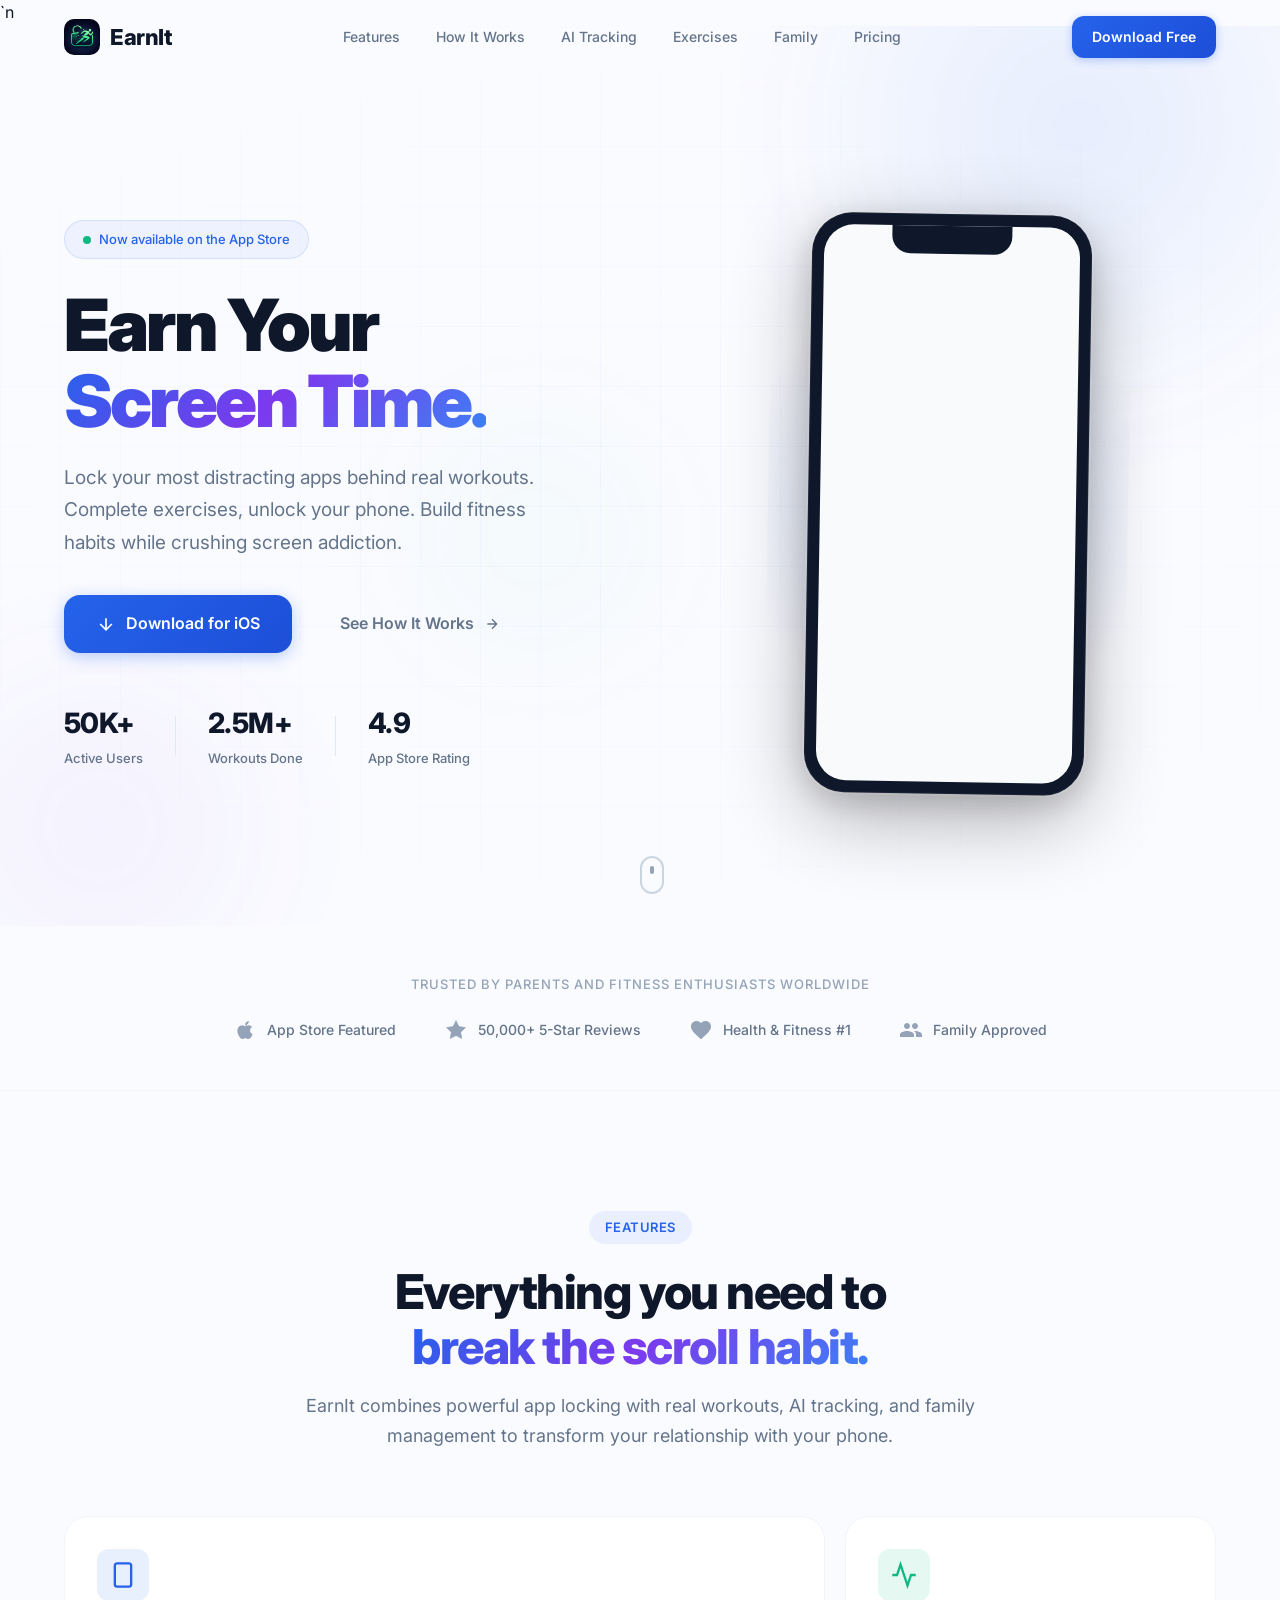
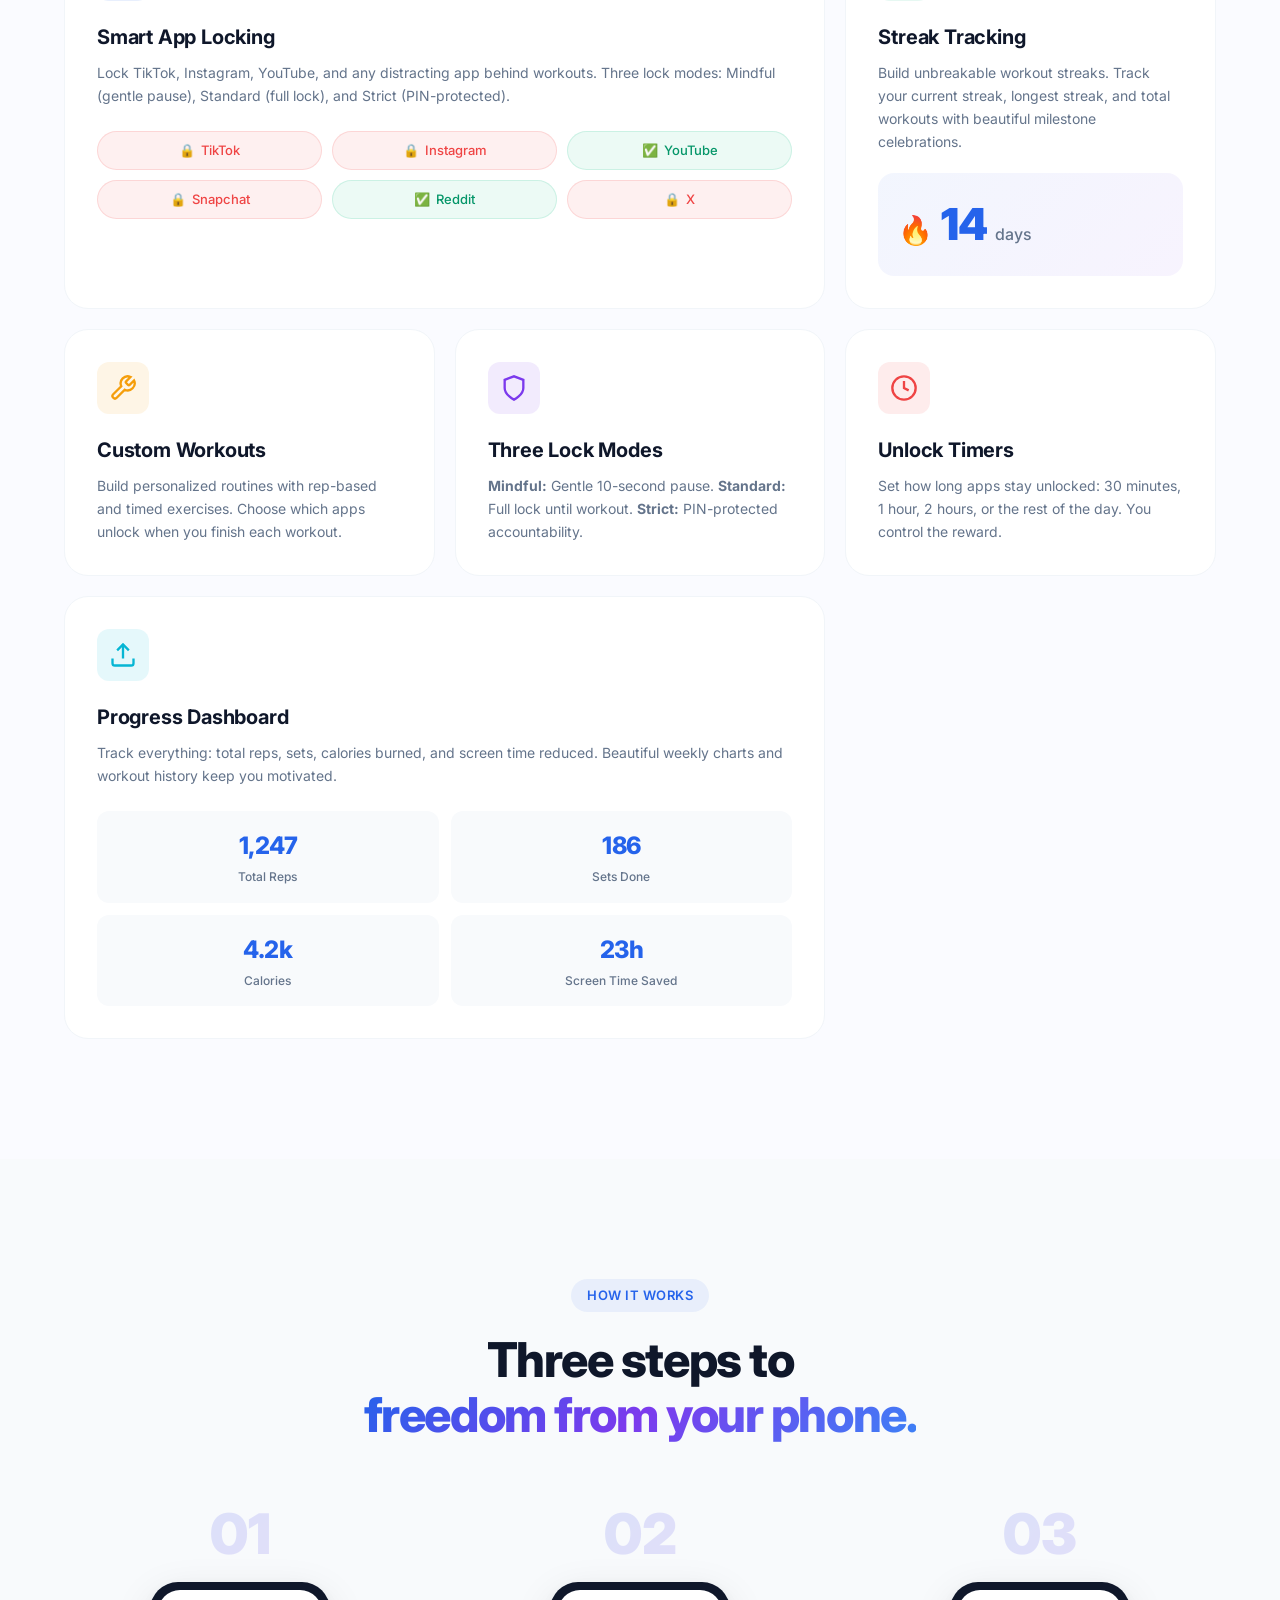
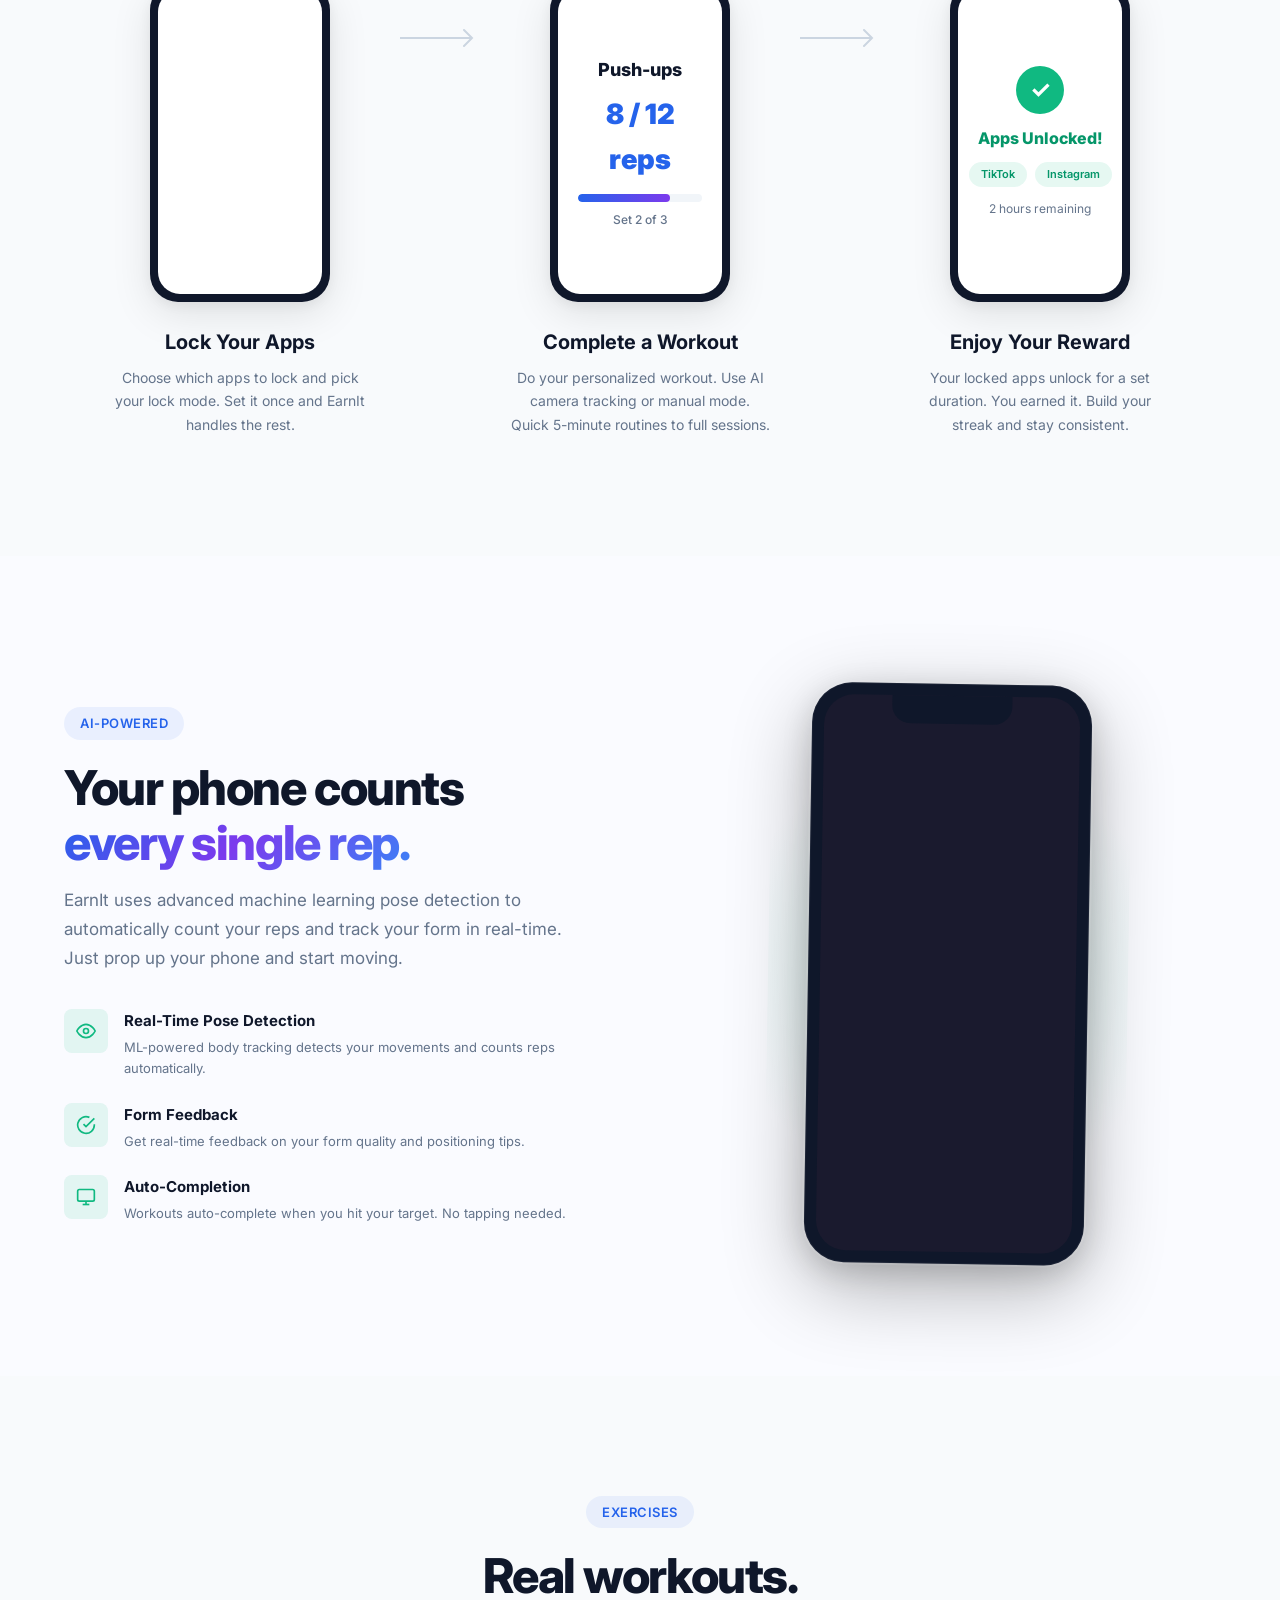
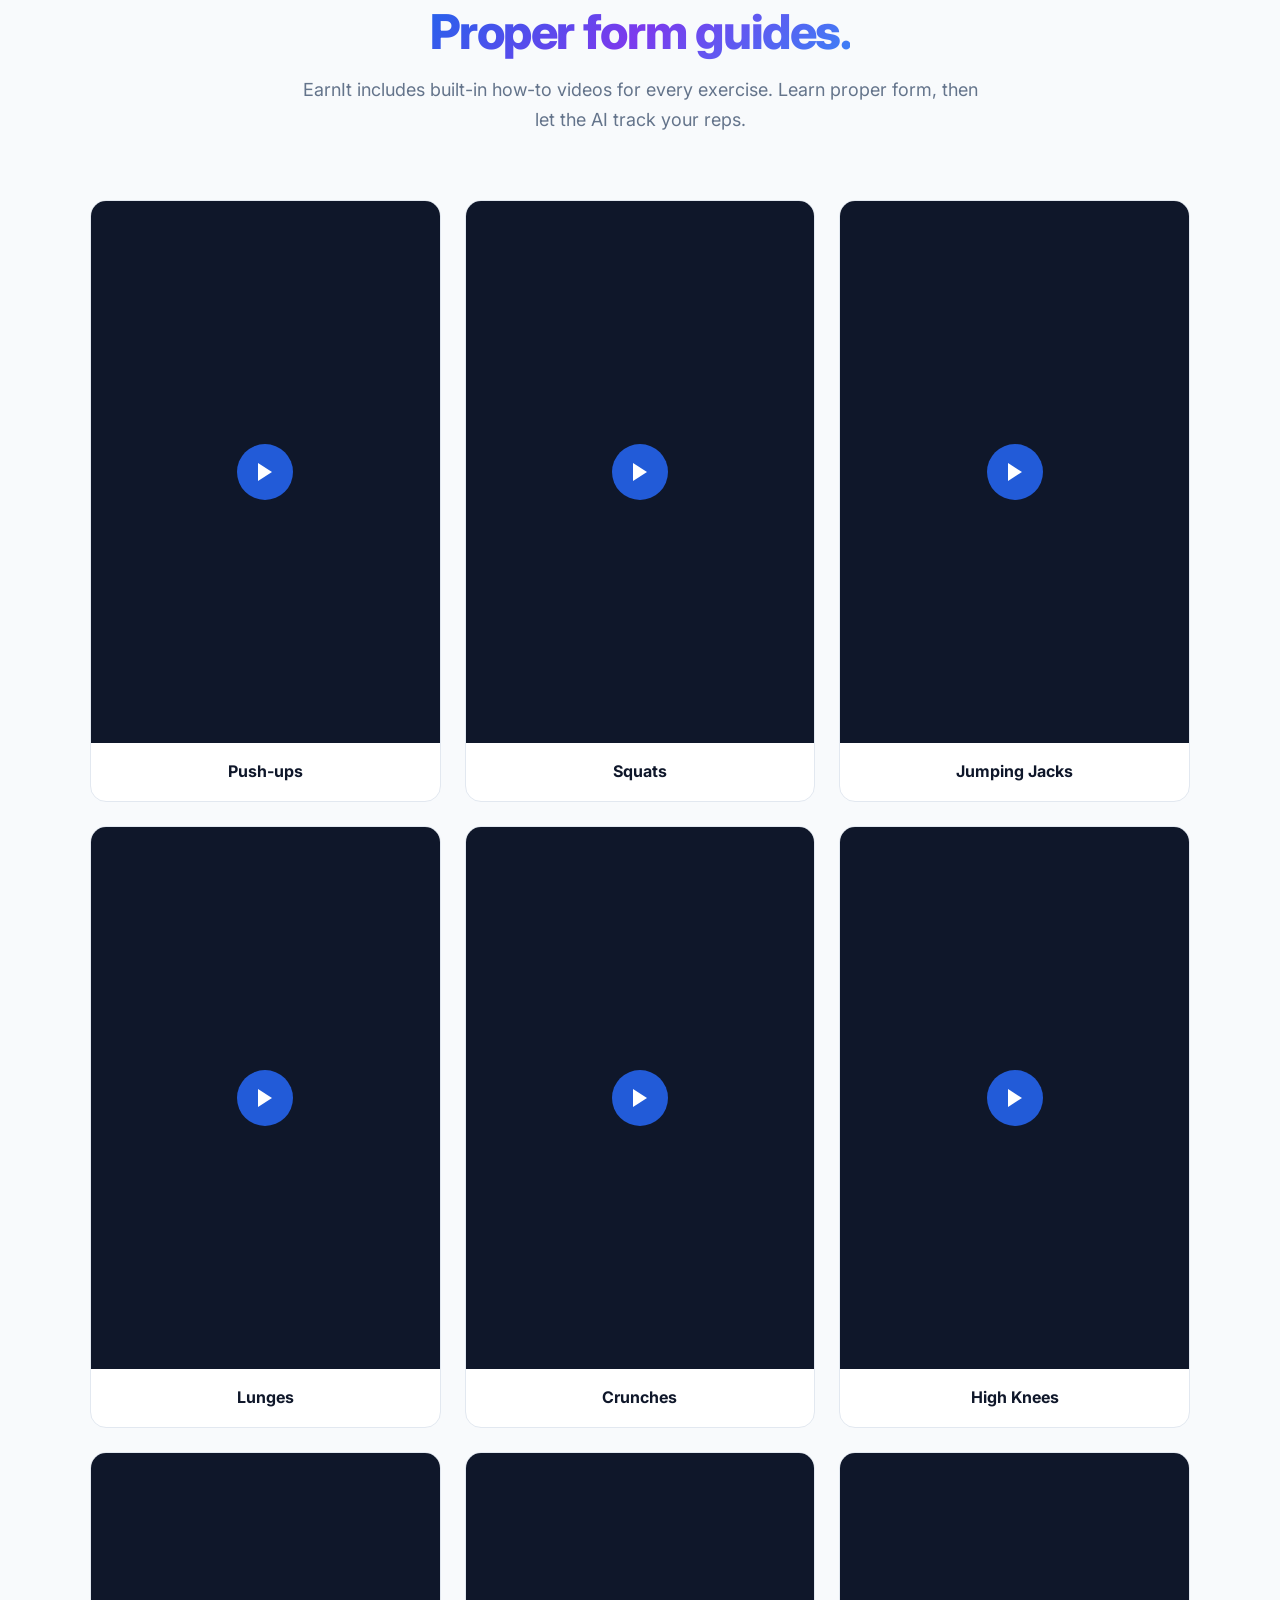
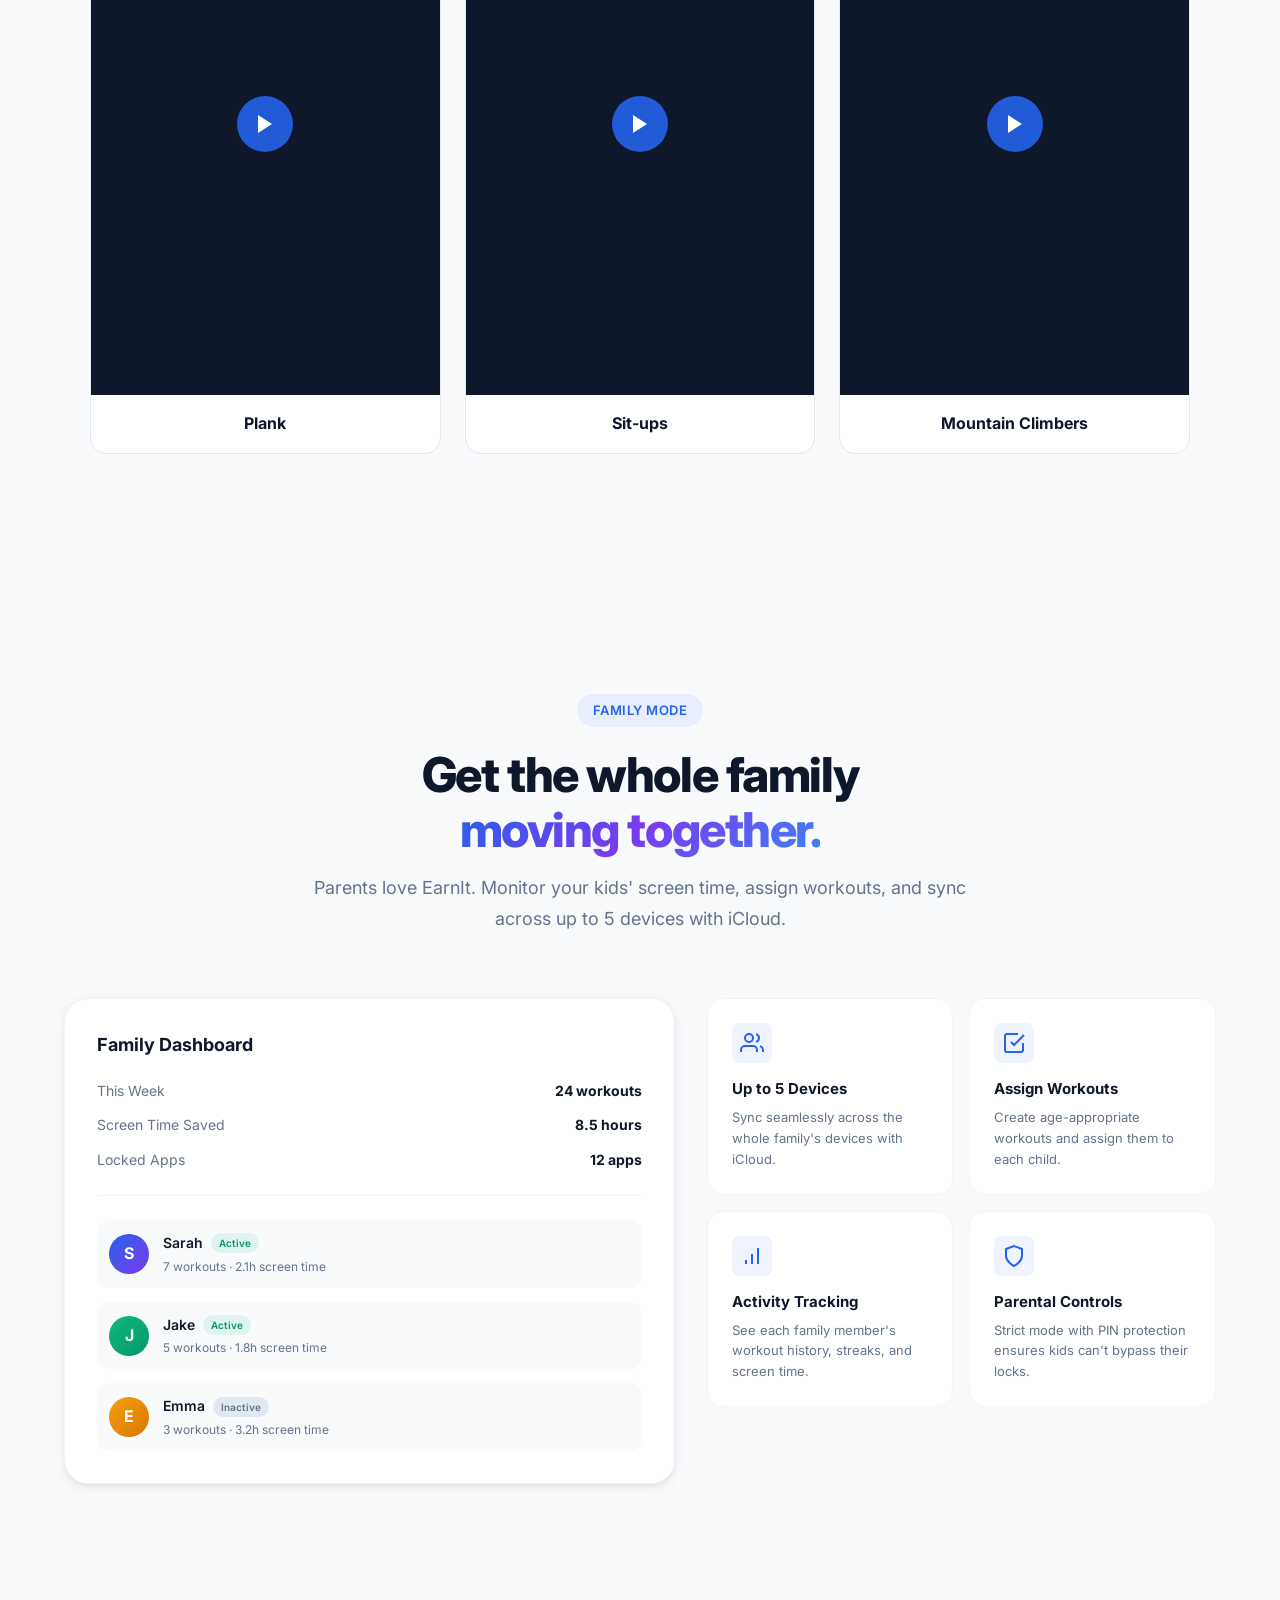
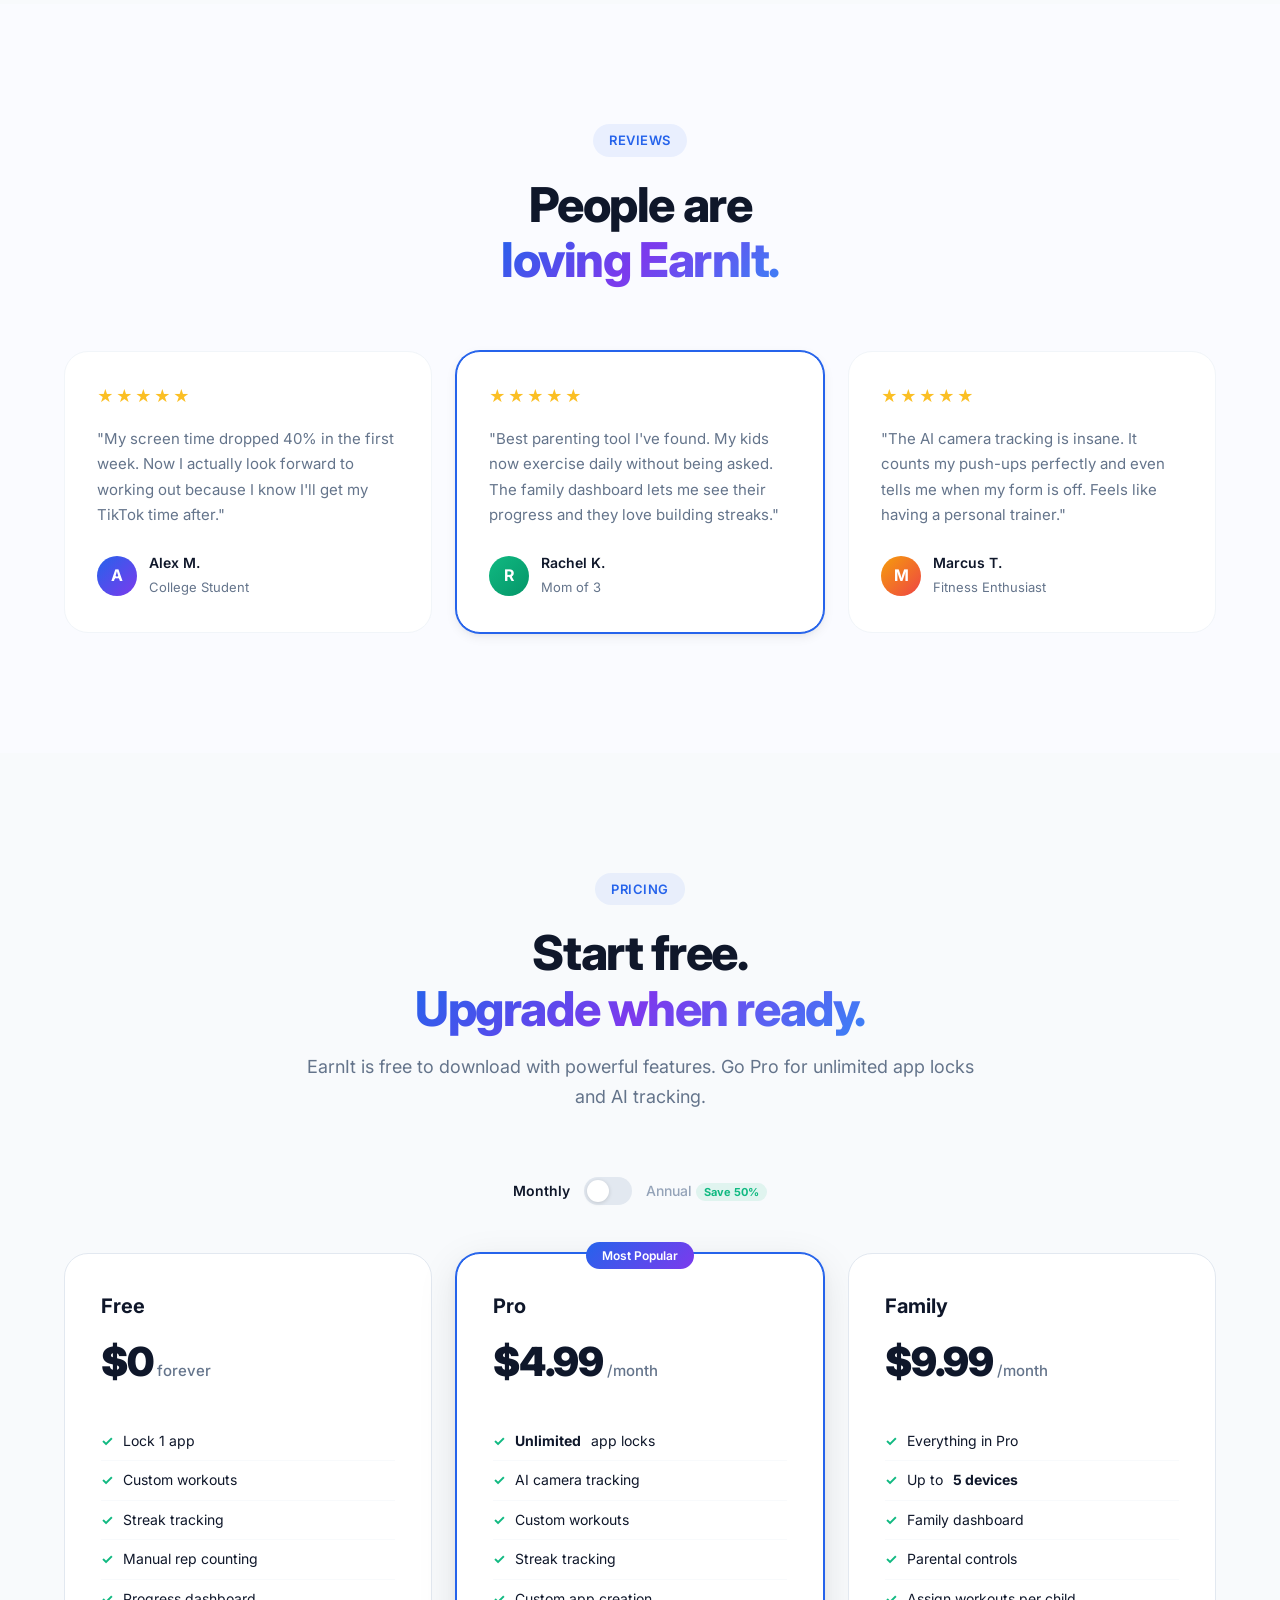
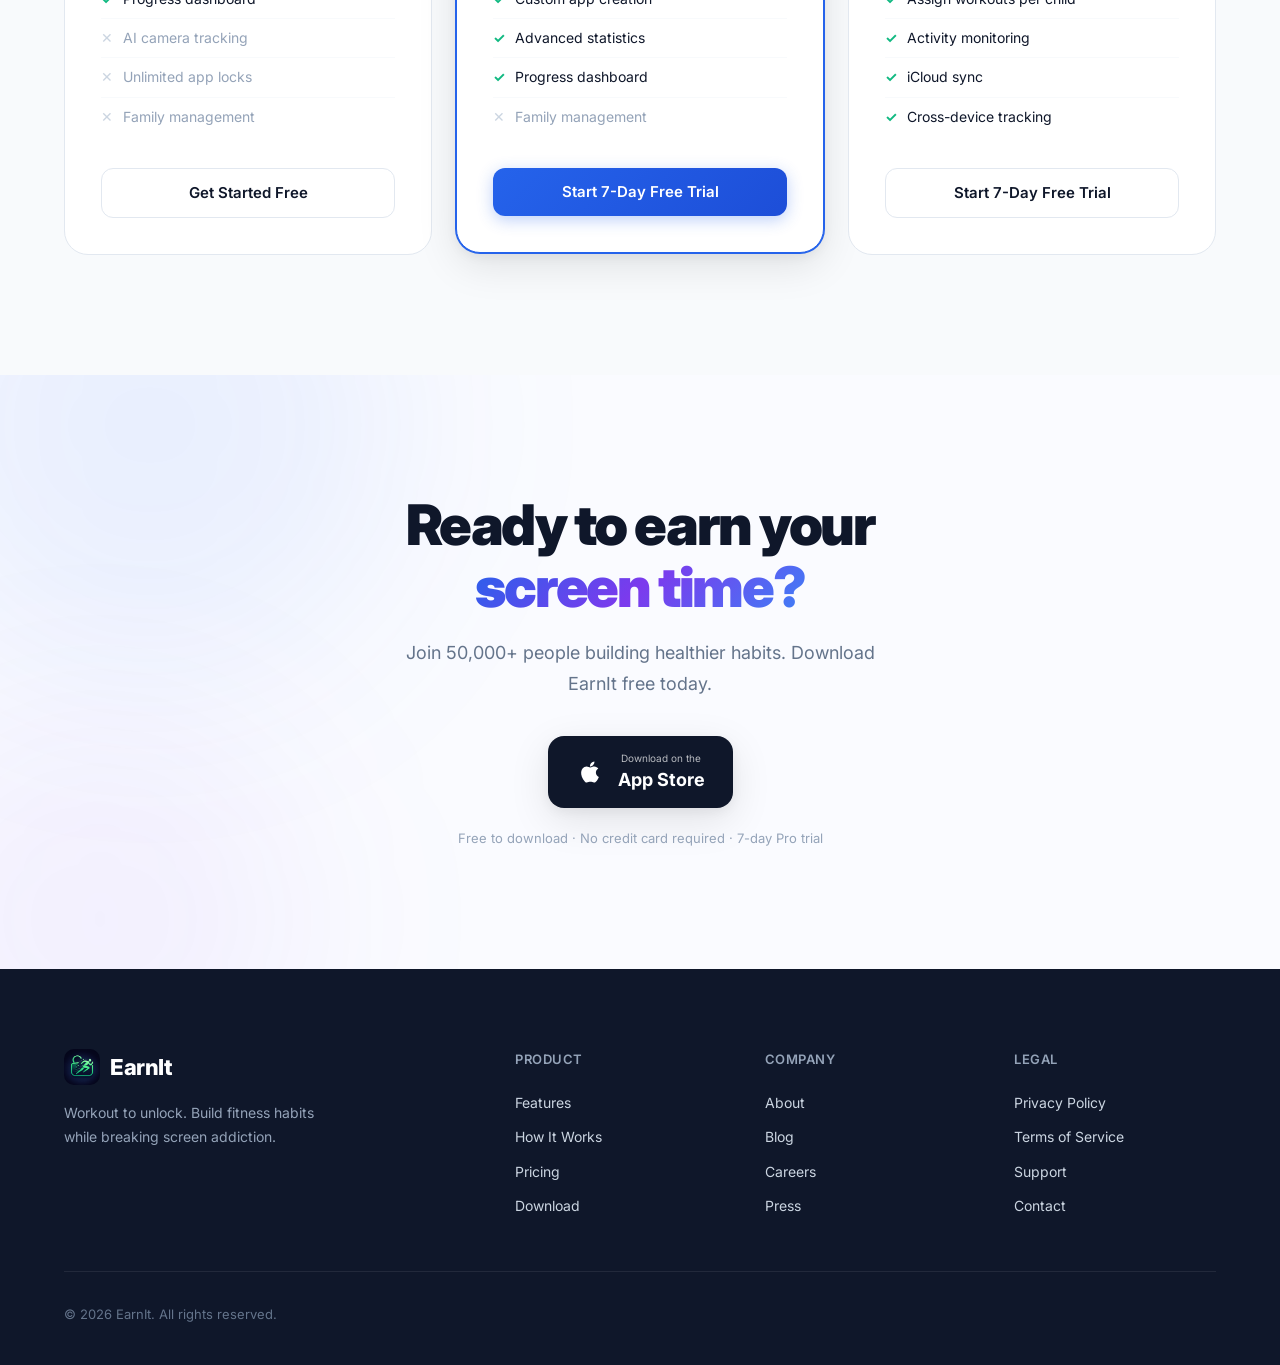
==== commit 1aa4fddb: "Add Facebook domain verification meta tag" ====
--- a/index.html
+++ b/index.html
@@ -5,7 +5,8 @@
     <meta name="viewport" content="width=device-width, initial-scale=1.0">
     <title>EarnIt - Workout to Unlock Your Screen Time</title>
     <meta name="description" content="EarnIt transforms screen time into fitness motivation. Complete workouts to unlock your favorite apps. AI-powered pose detection, family management, and streak tracking.">
-    <link rel="preconnect" href="https://fonts.googleapis.com">
+    <meta name="facebook-domain-verification" content="0tlsv6rp3xvr2057z1xq25v4c8hpdd" />
+    <meta name="facebook-domain-verification" content="0tlsv6rp3xvr2057z1xq25v4c8hpdd" />`n    <link rel="preconnect" href="https://fonts.googleapis.com">
     <link rel="preconnect" href="https://fonts.gstatic.com" crossorigin>
     <link href="https://fonts.googleapis.com/css2?family=Inter:wght@300;400;500;600;700;800;900&display=swap" rel="stylesheet">
     <link rel="stylesheet" href="styles.css">
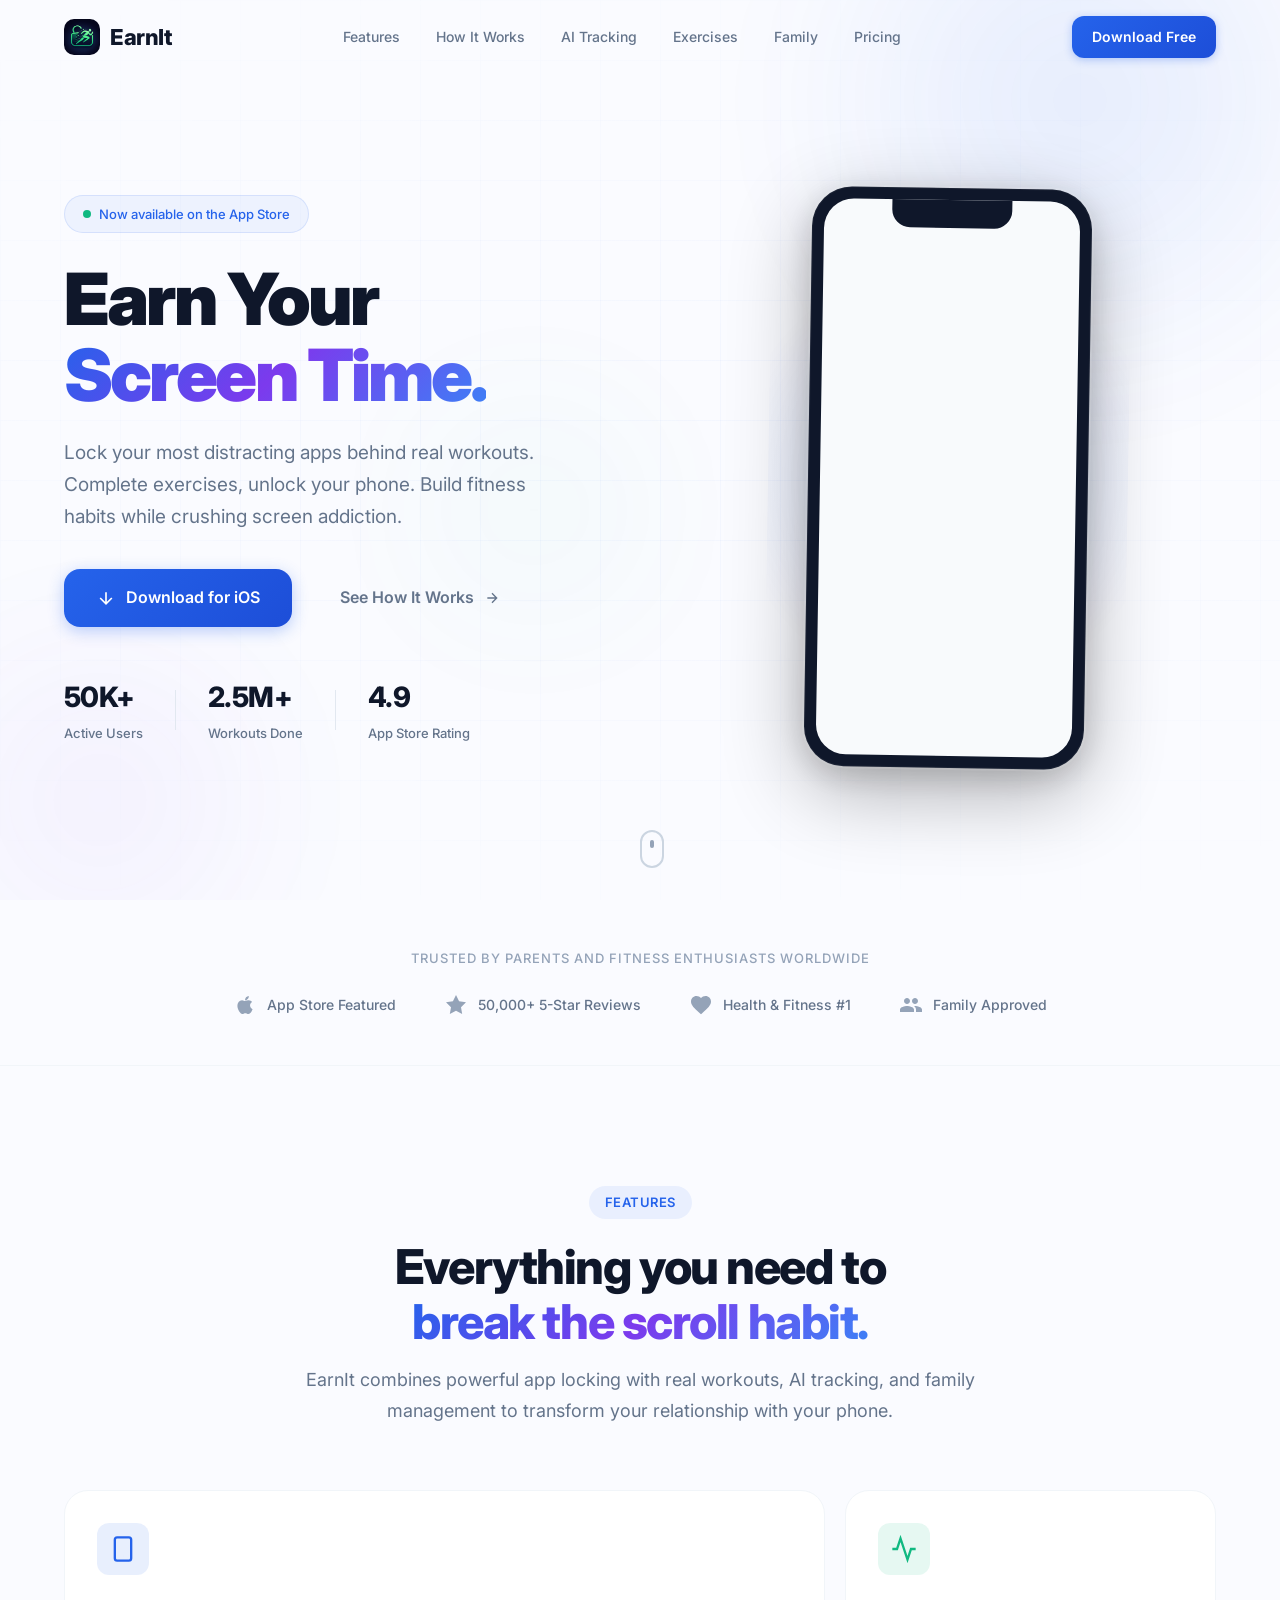
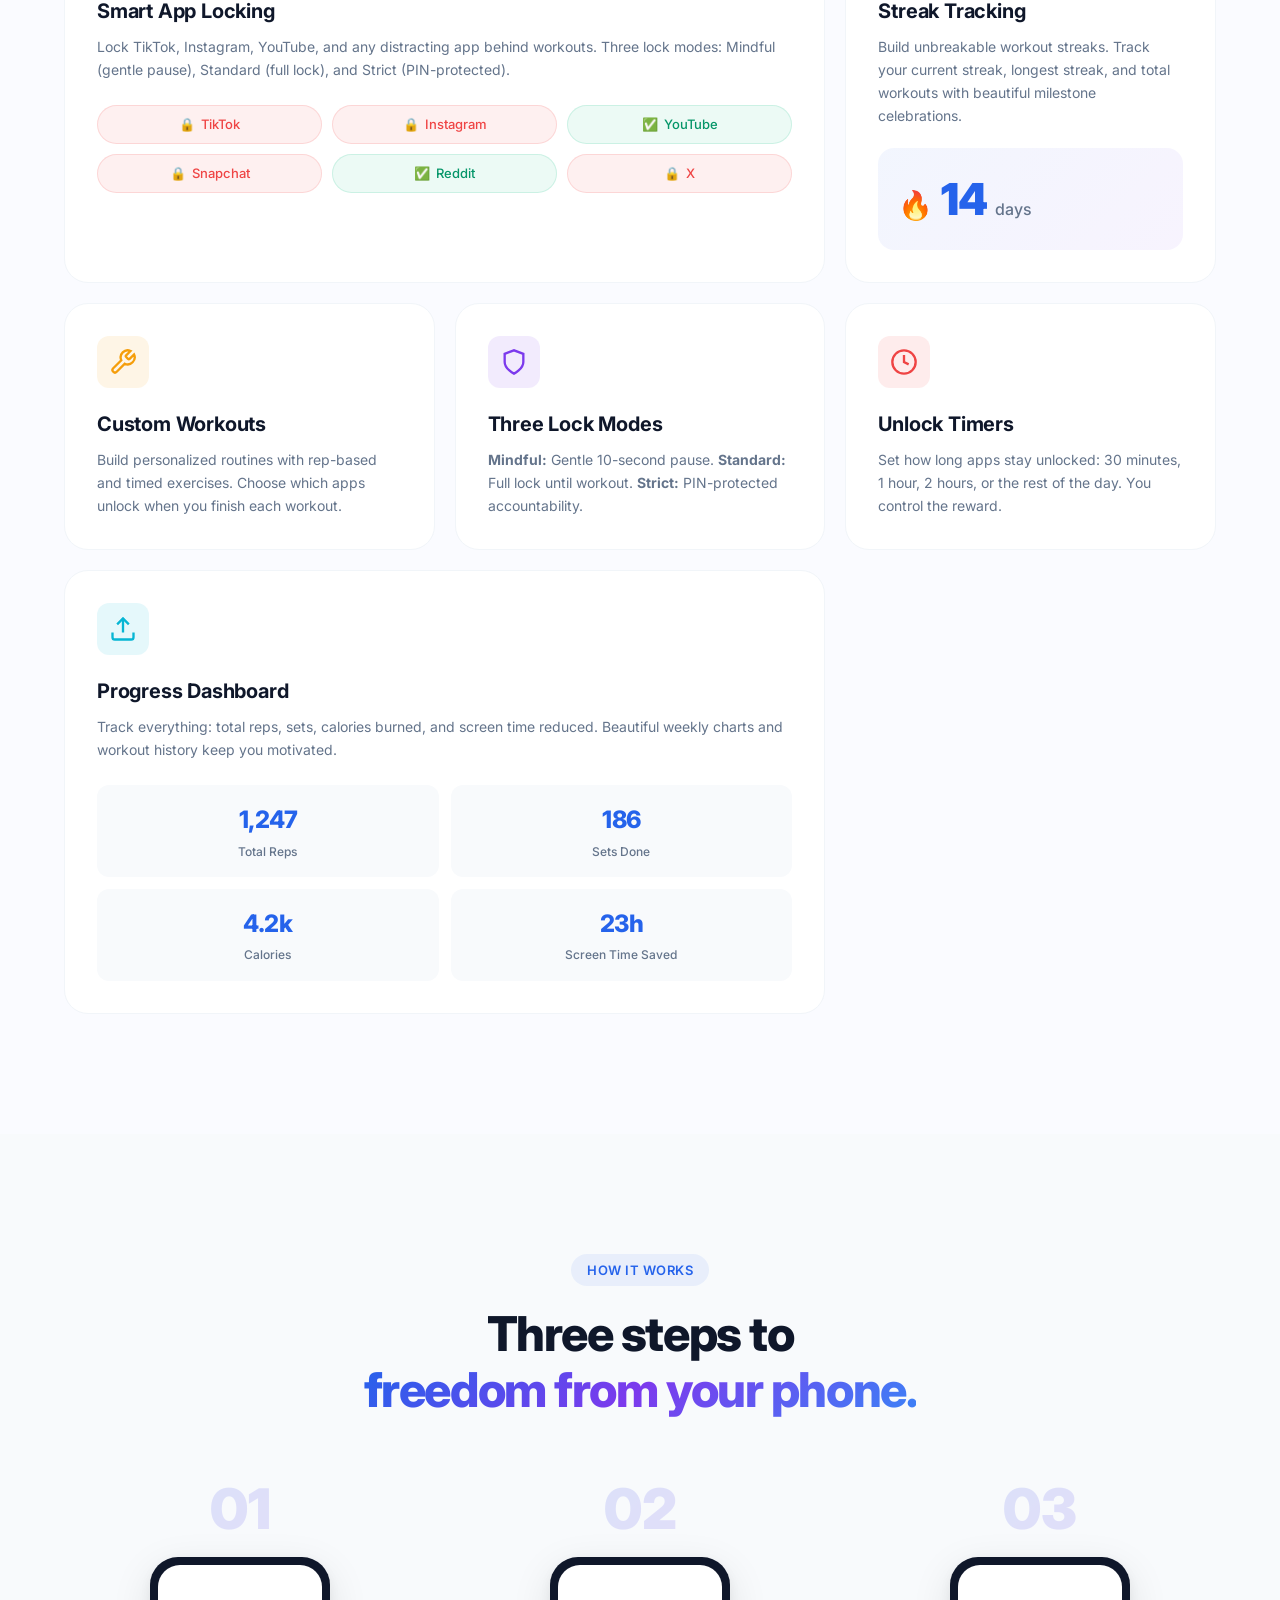
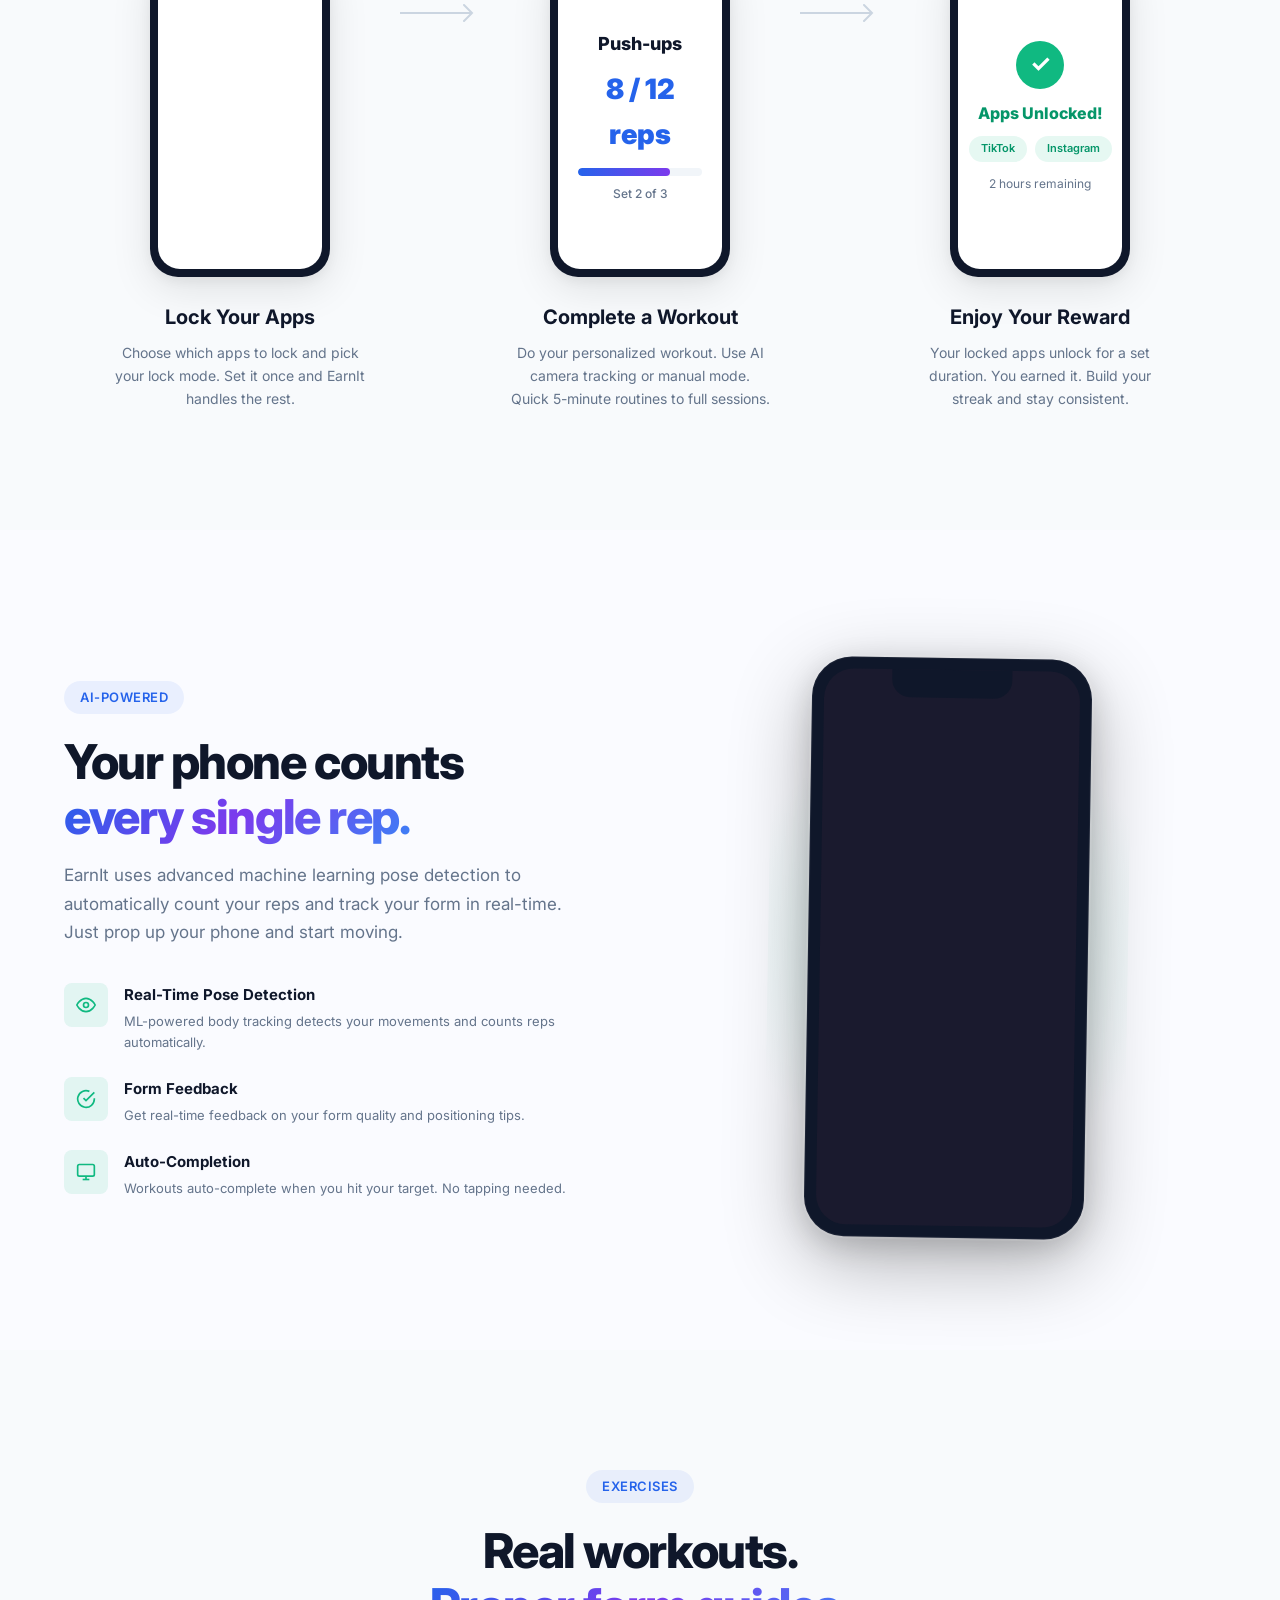
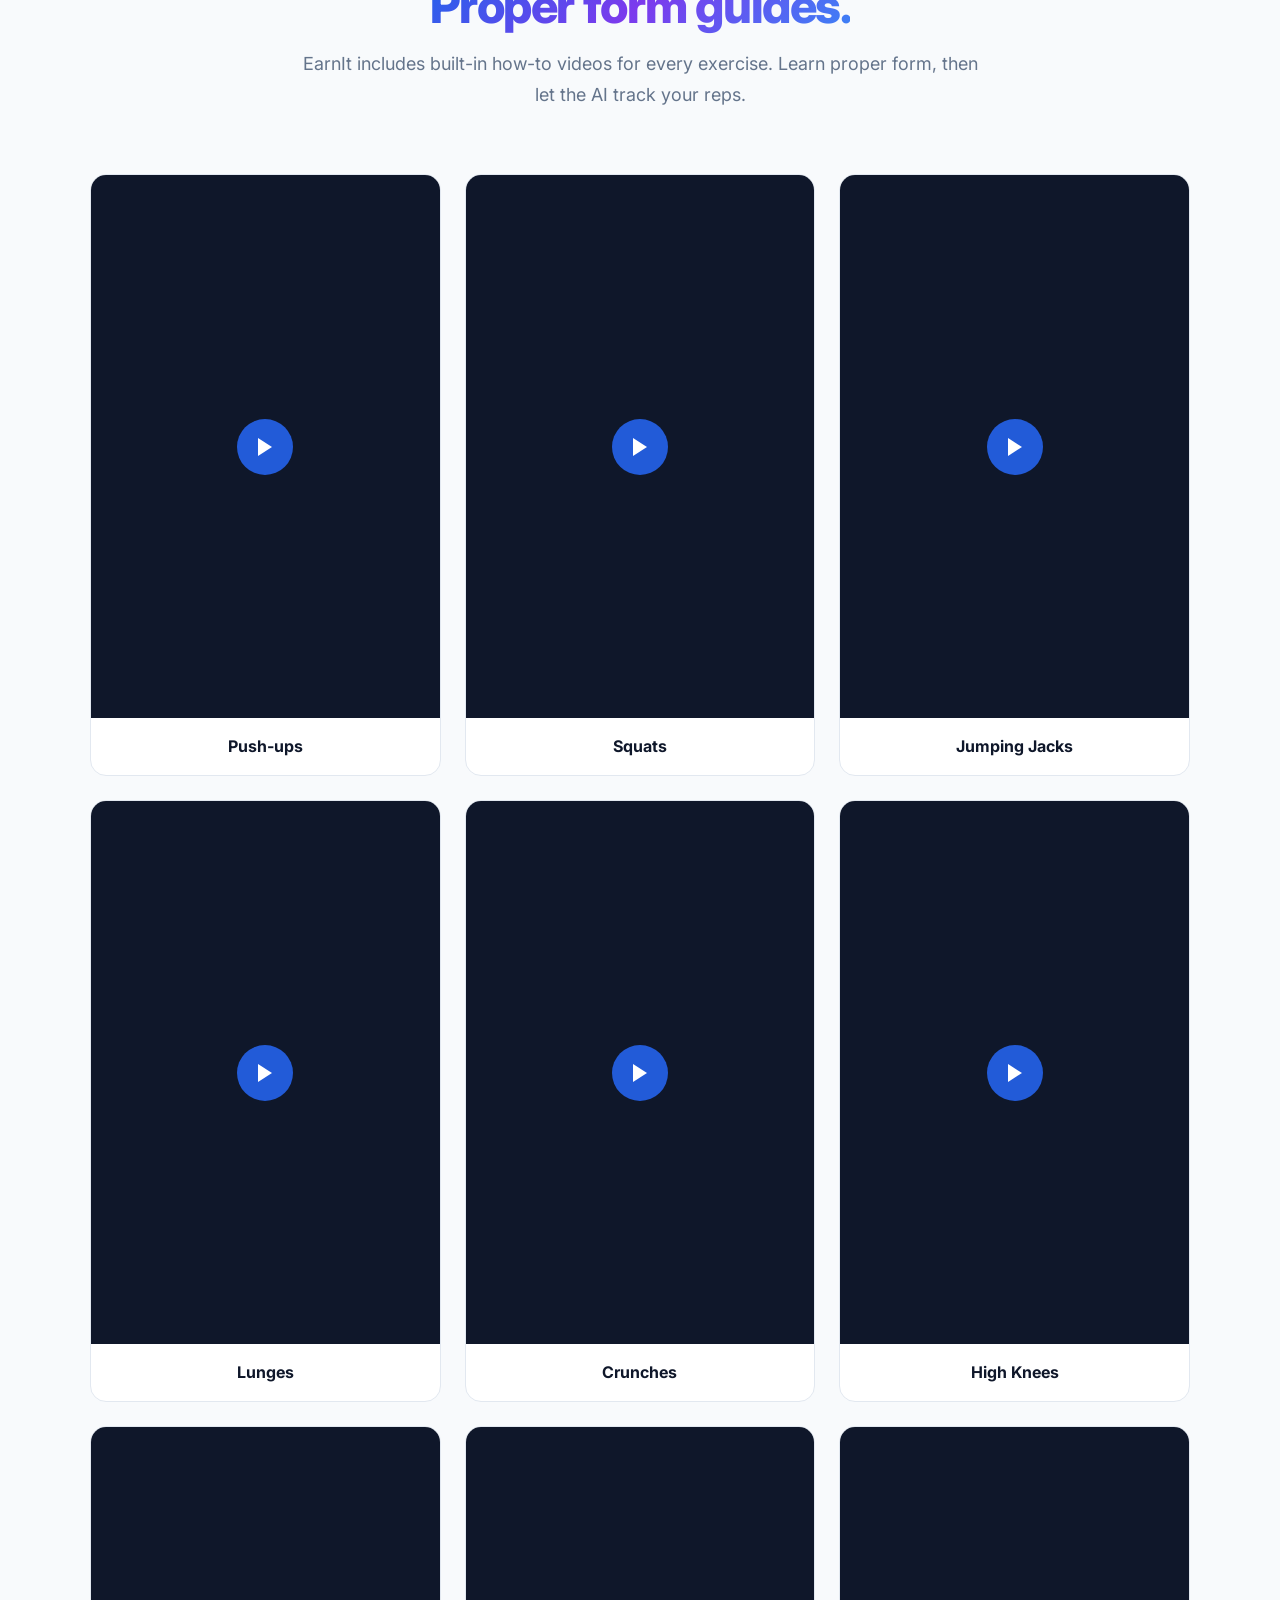
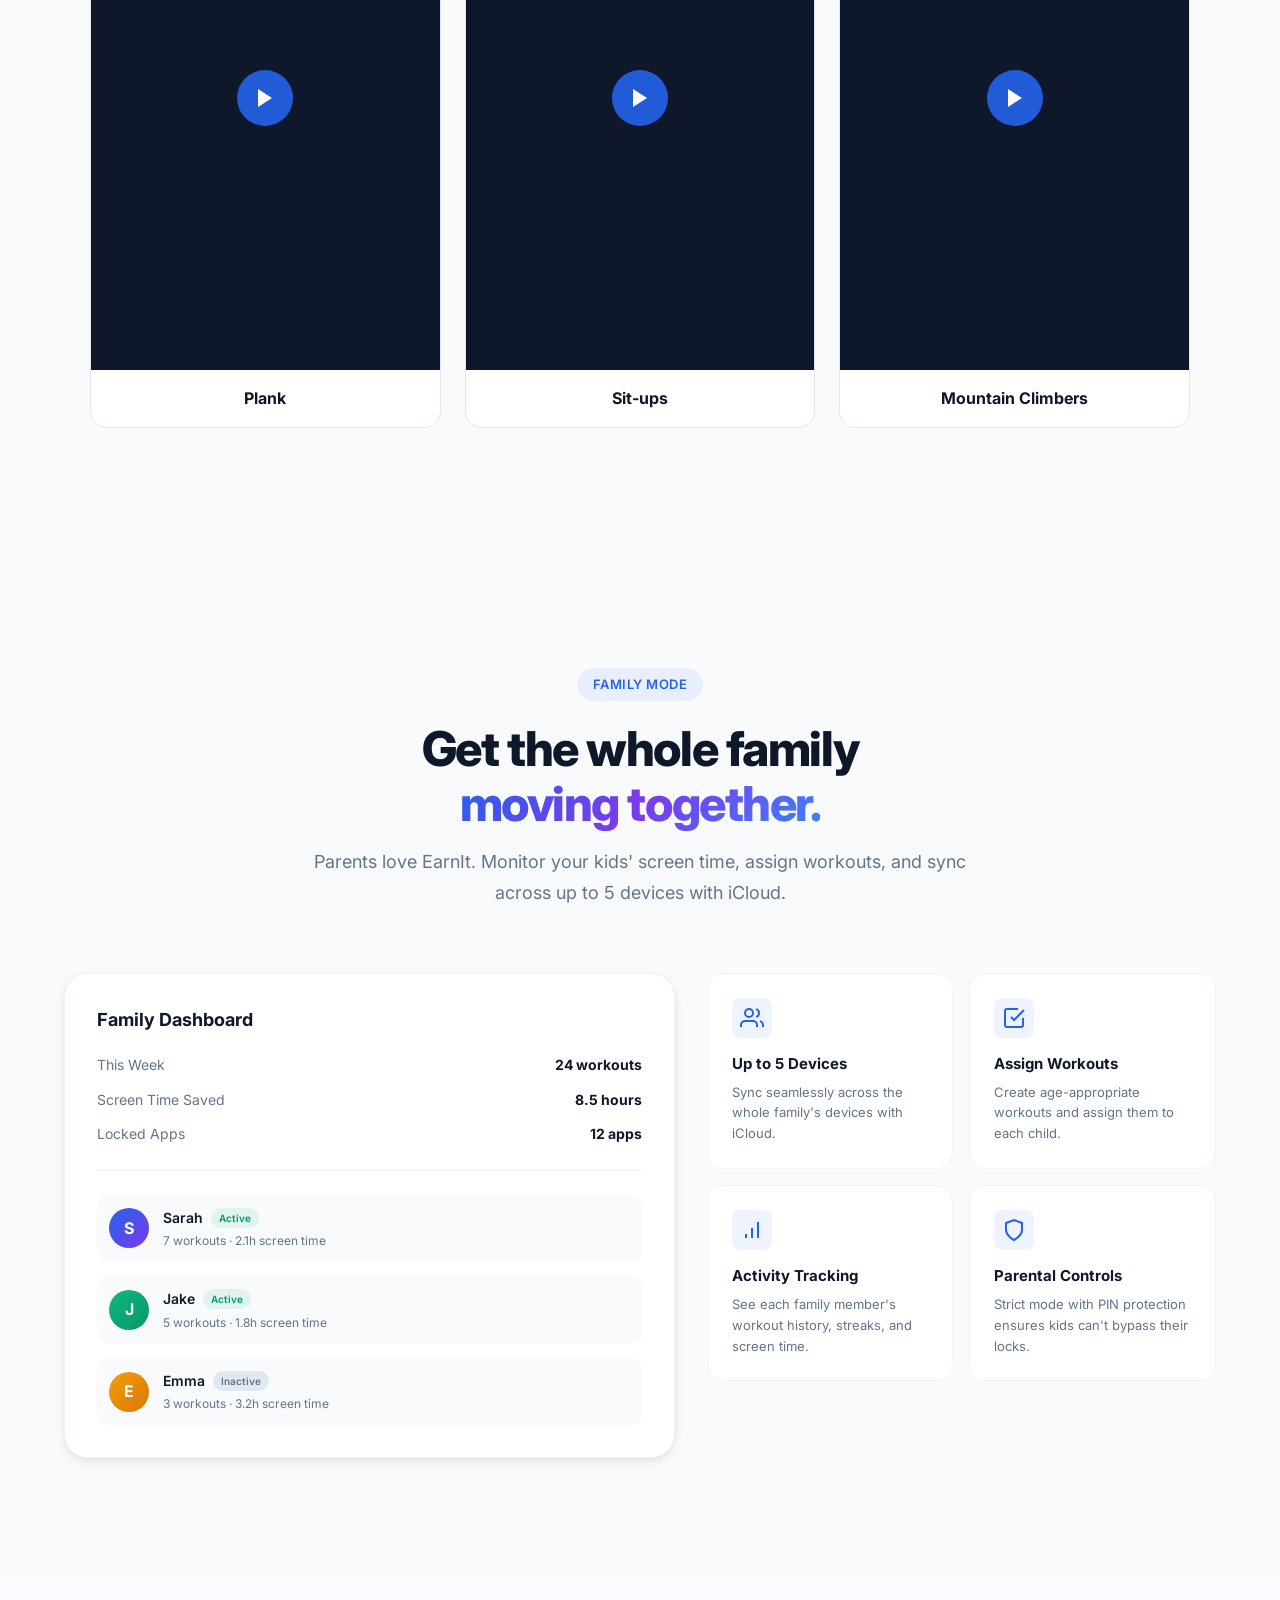
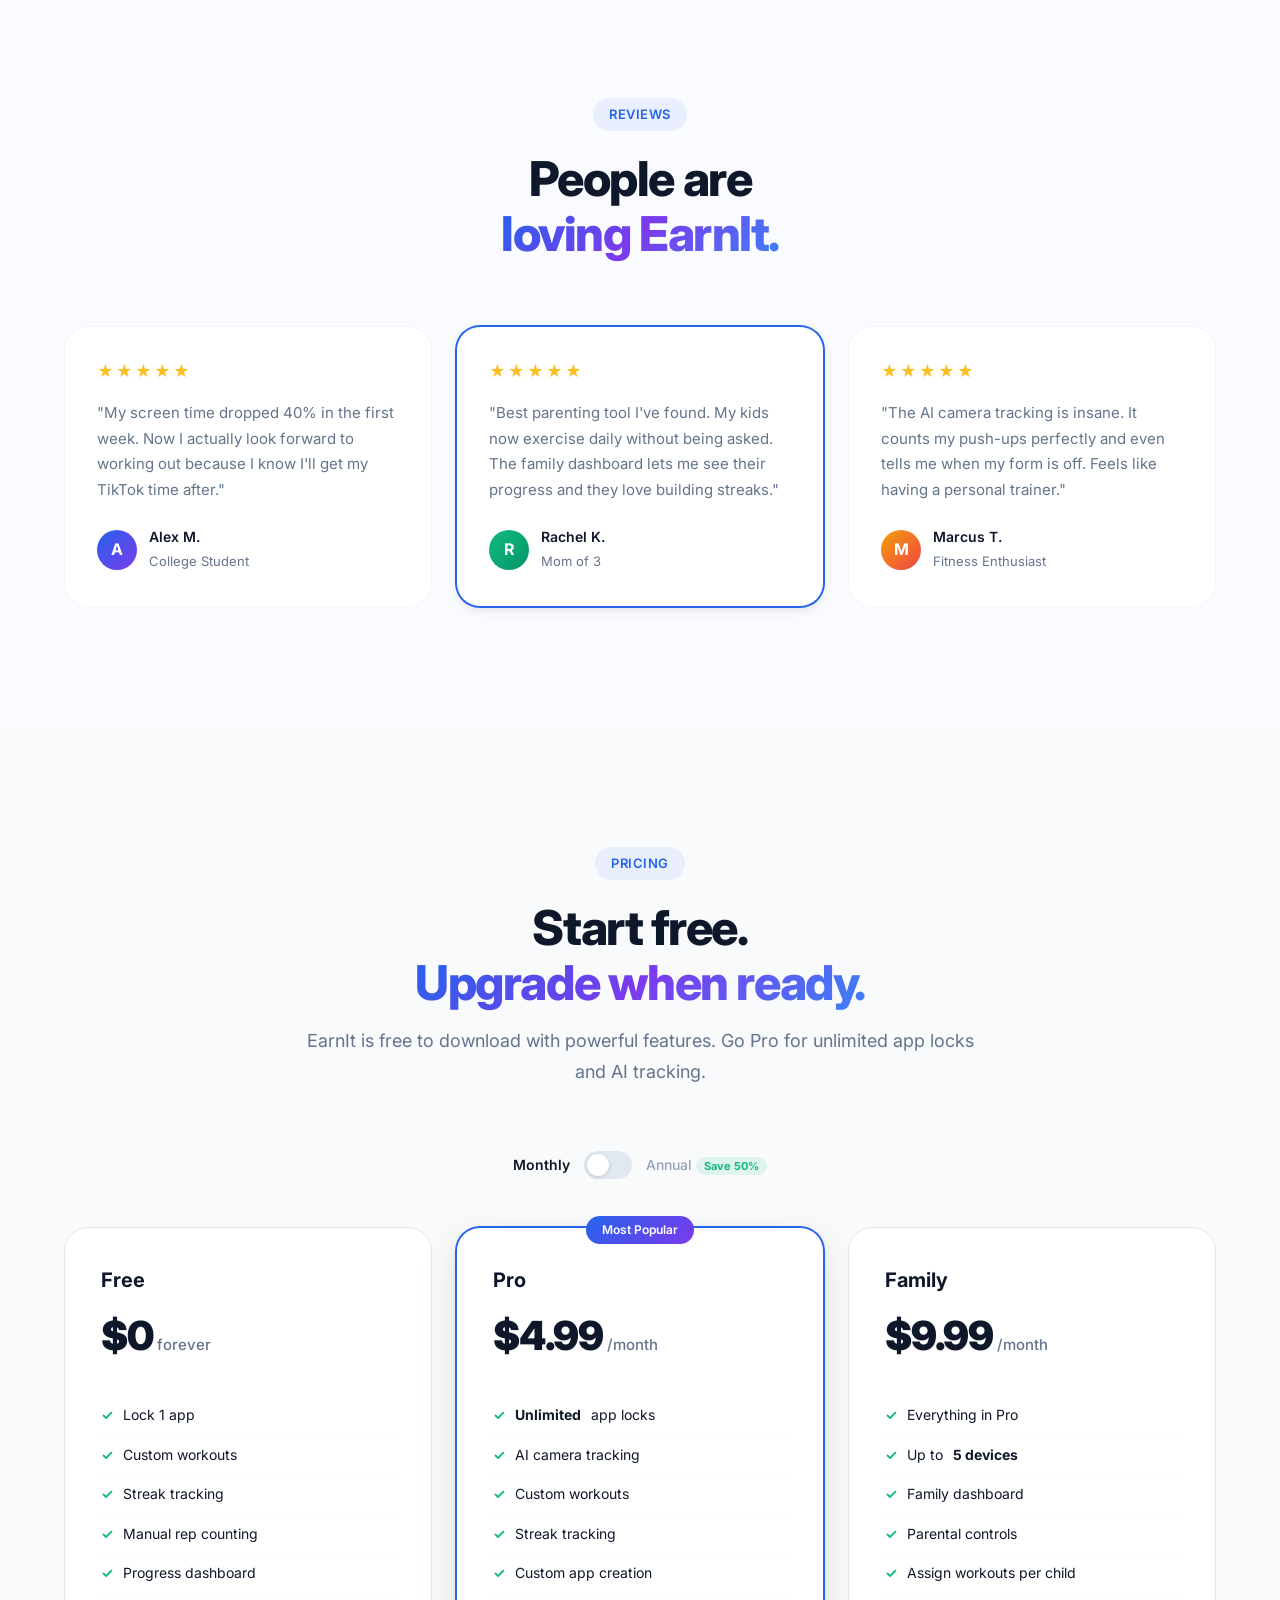
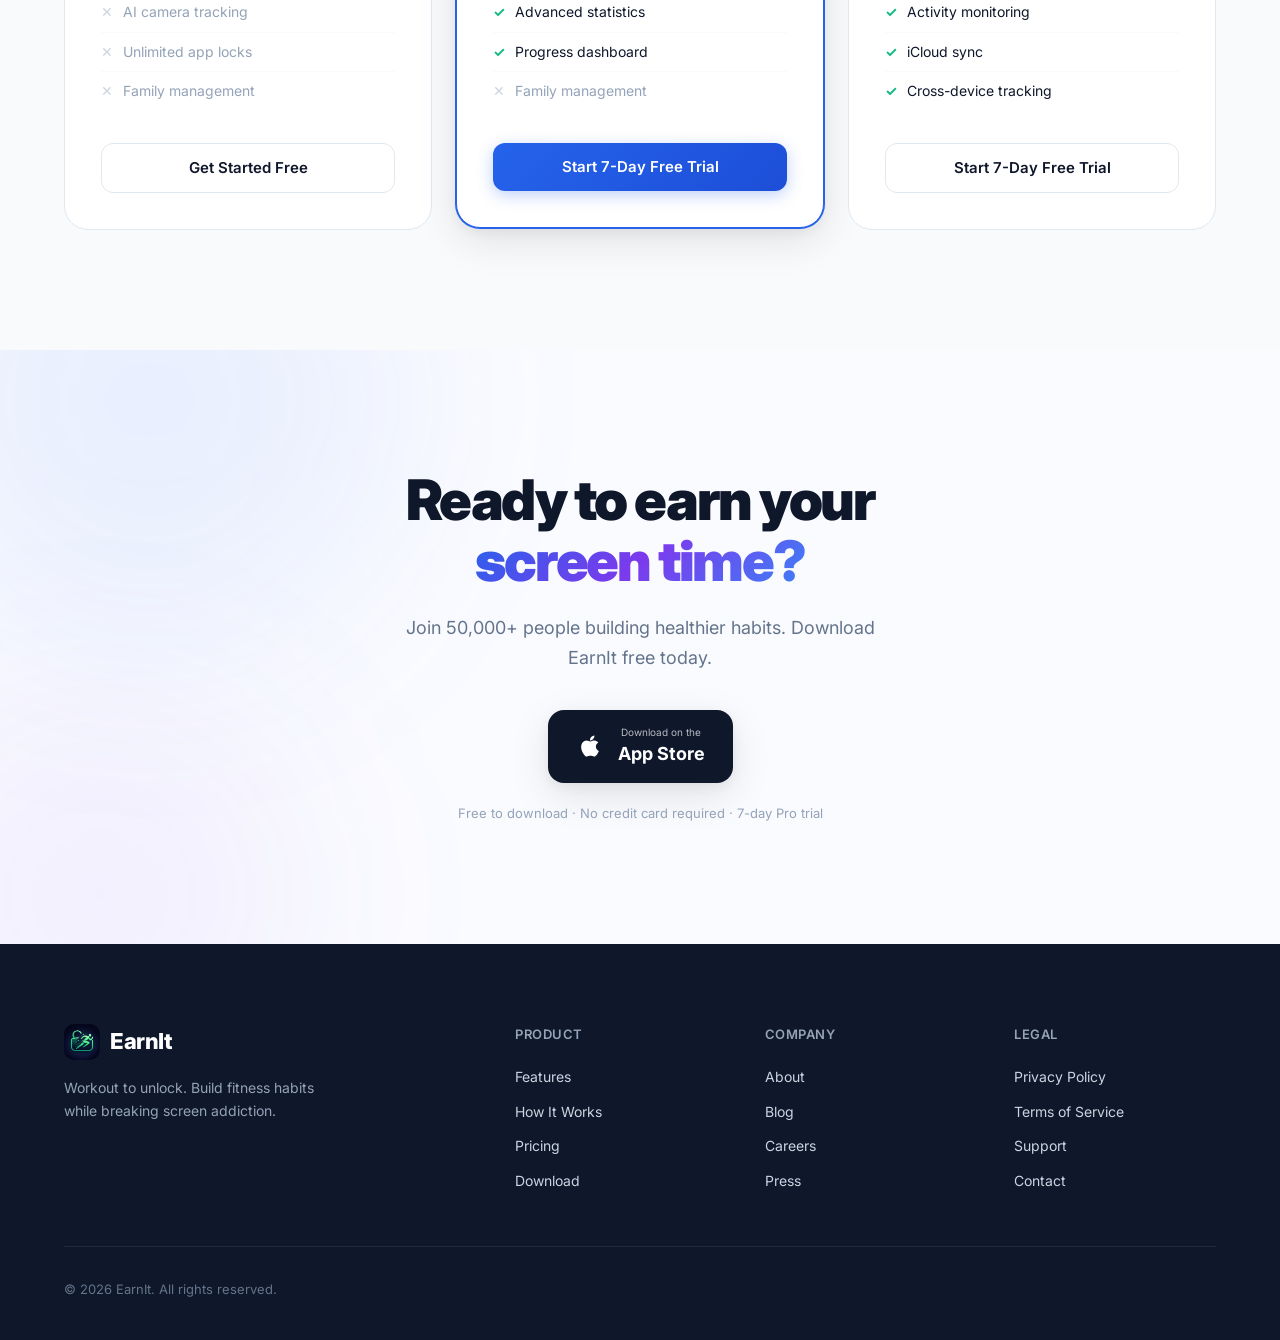
==== commit 73b6ead5: "Fix duplicate Facebook verification meta tag" ====
--- a/index.html
+++ b/index.html
@@ -6,7 +6,7 @@
     <title>EarnIt - Workout to Unlock Your Screen Time</title>
     <meta name="description" content="EarnIt transforms screen time into fitness motivation. Complete workouts to unlock your favorite apps. AI-powered pose detection, family management, and streak tracking.">
     <meta name="facebook-domain-verification" content="0tlsv6rp3xvr2057z1xq25v4c8hpdd" />
-    <meta name="facebook-domain-verification" content="0tlsv6rp3xvr2057z1xq25v4c8hpdd" />`n    <link rel="preconnect" href="https://fonts.googleapis.com">
+    <link rel="preconnect" href="https://fonts.googleapis.com">
     <link rel="preconnect" href="https://fonts.gstatic.com" crossorigin>
     <link href="https://fonts.googleapis.com/css2?family=Inter:wght@300;400;500;600;700;800;900&display=swap" rel="stylesheet">
     <link rel="stylesheet" href="styles.css">
